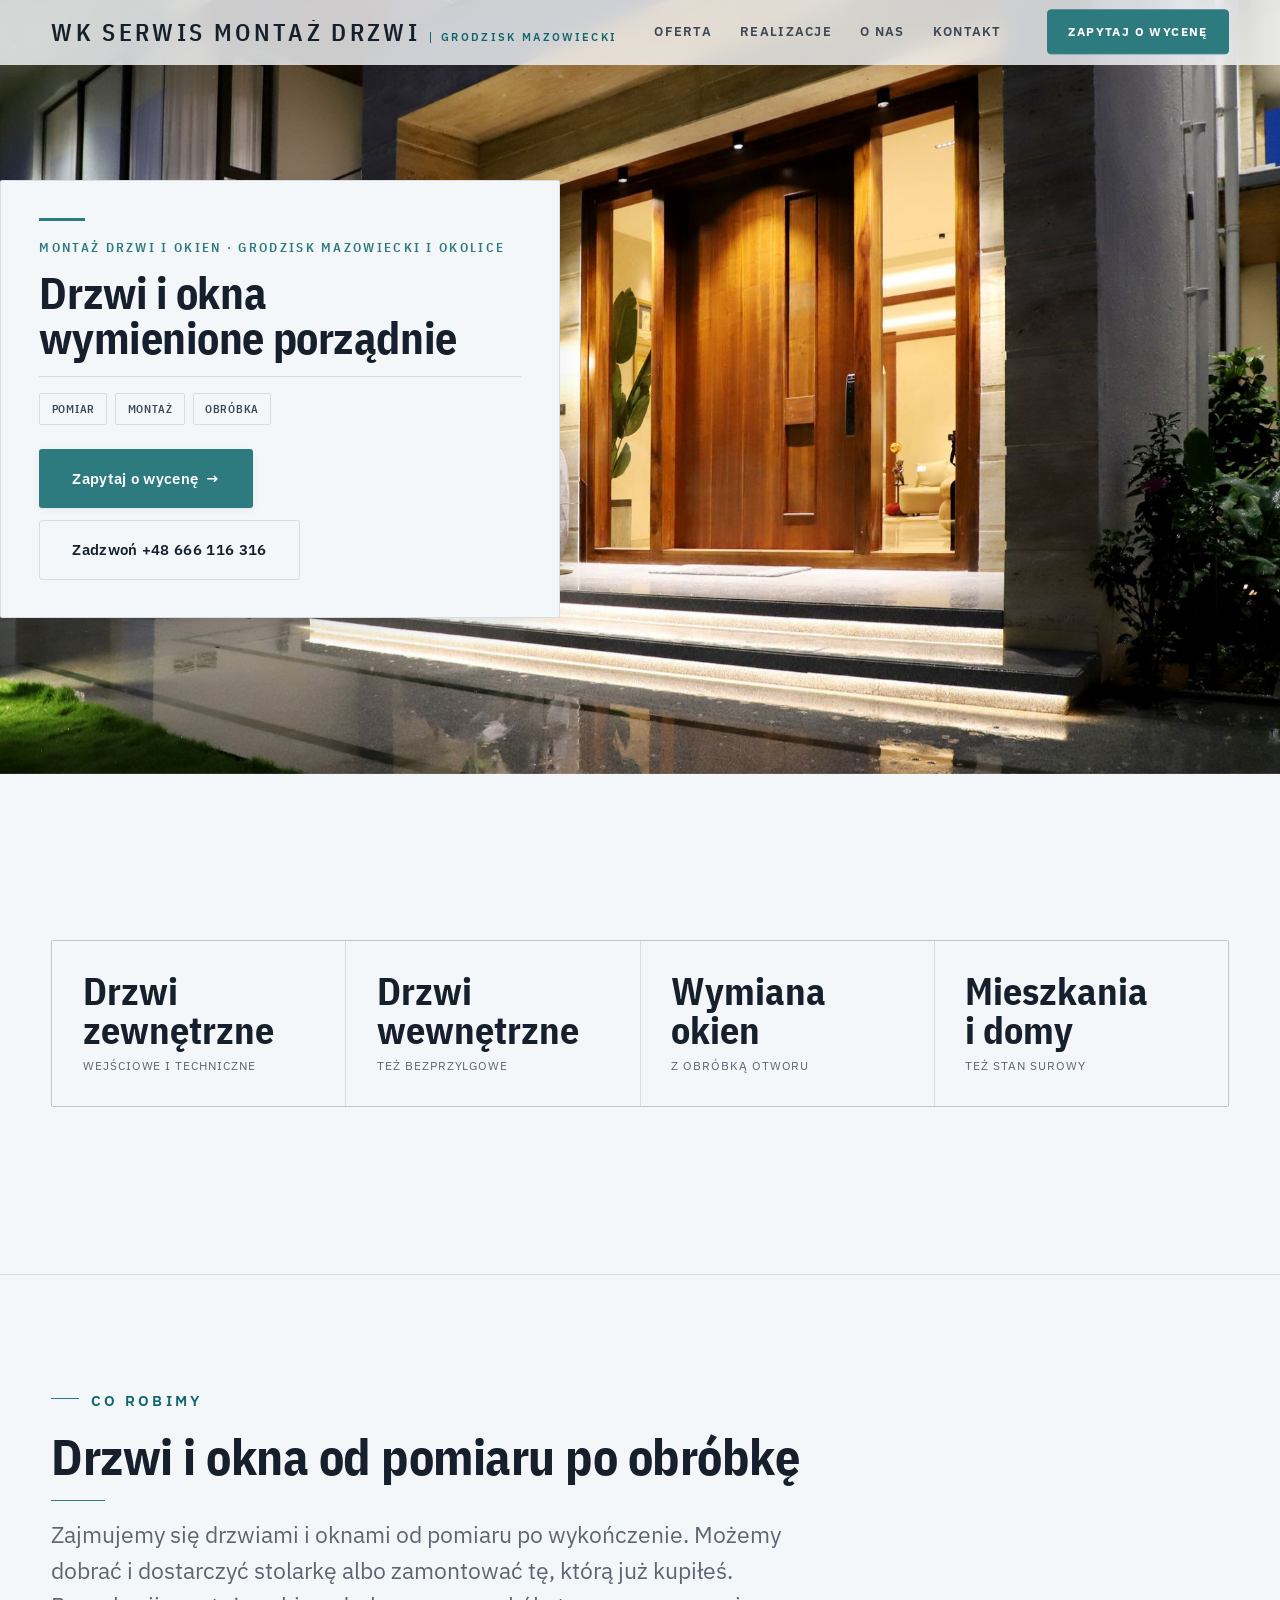
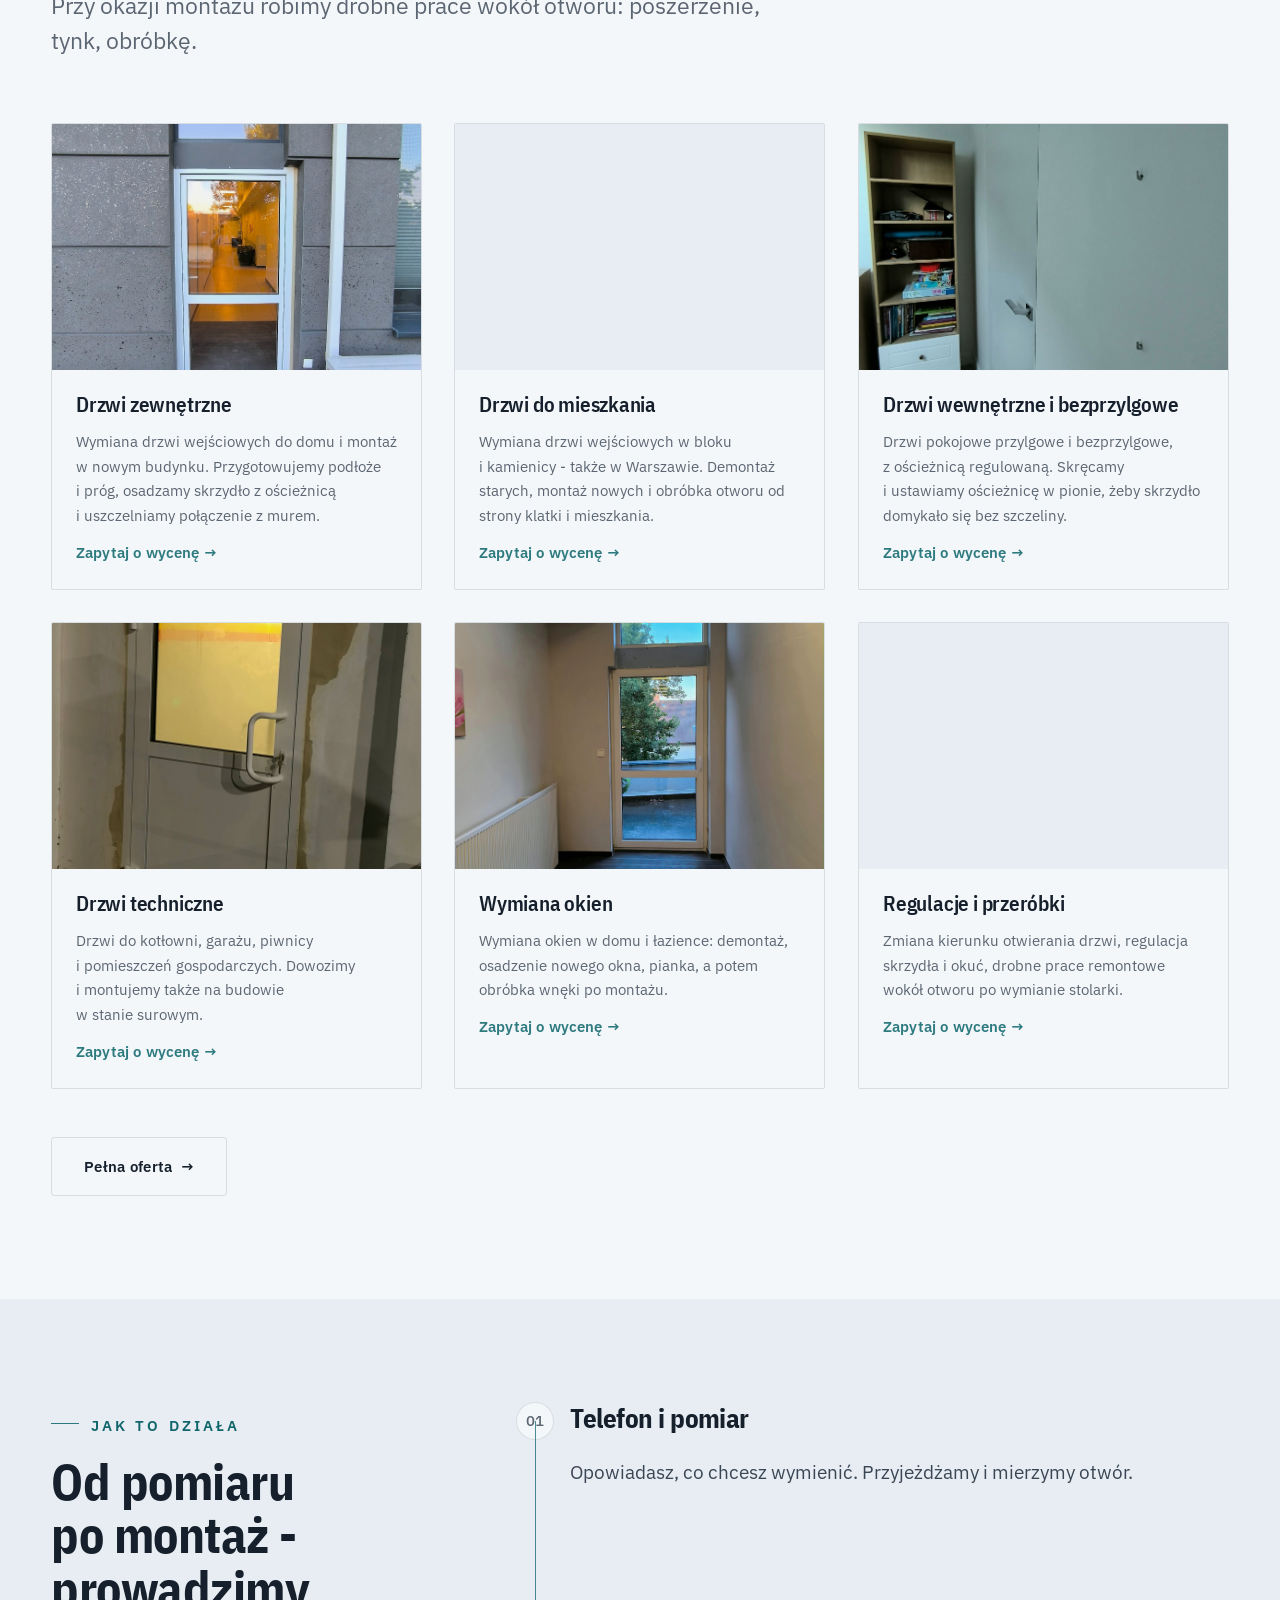
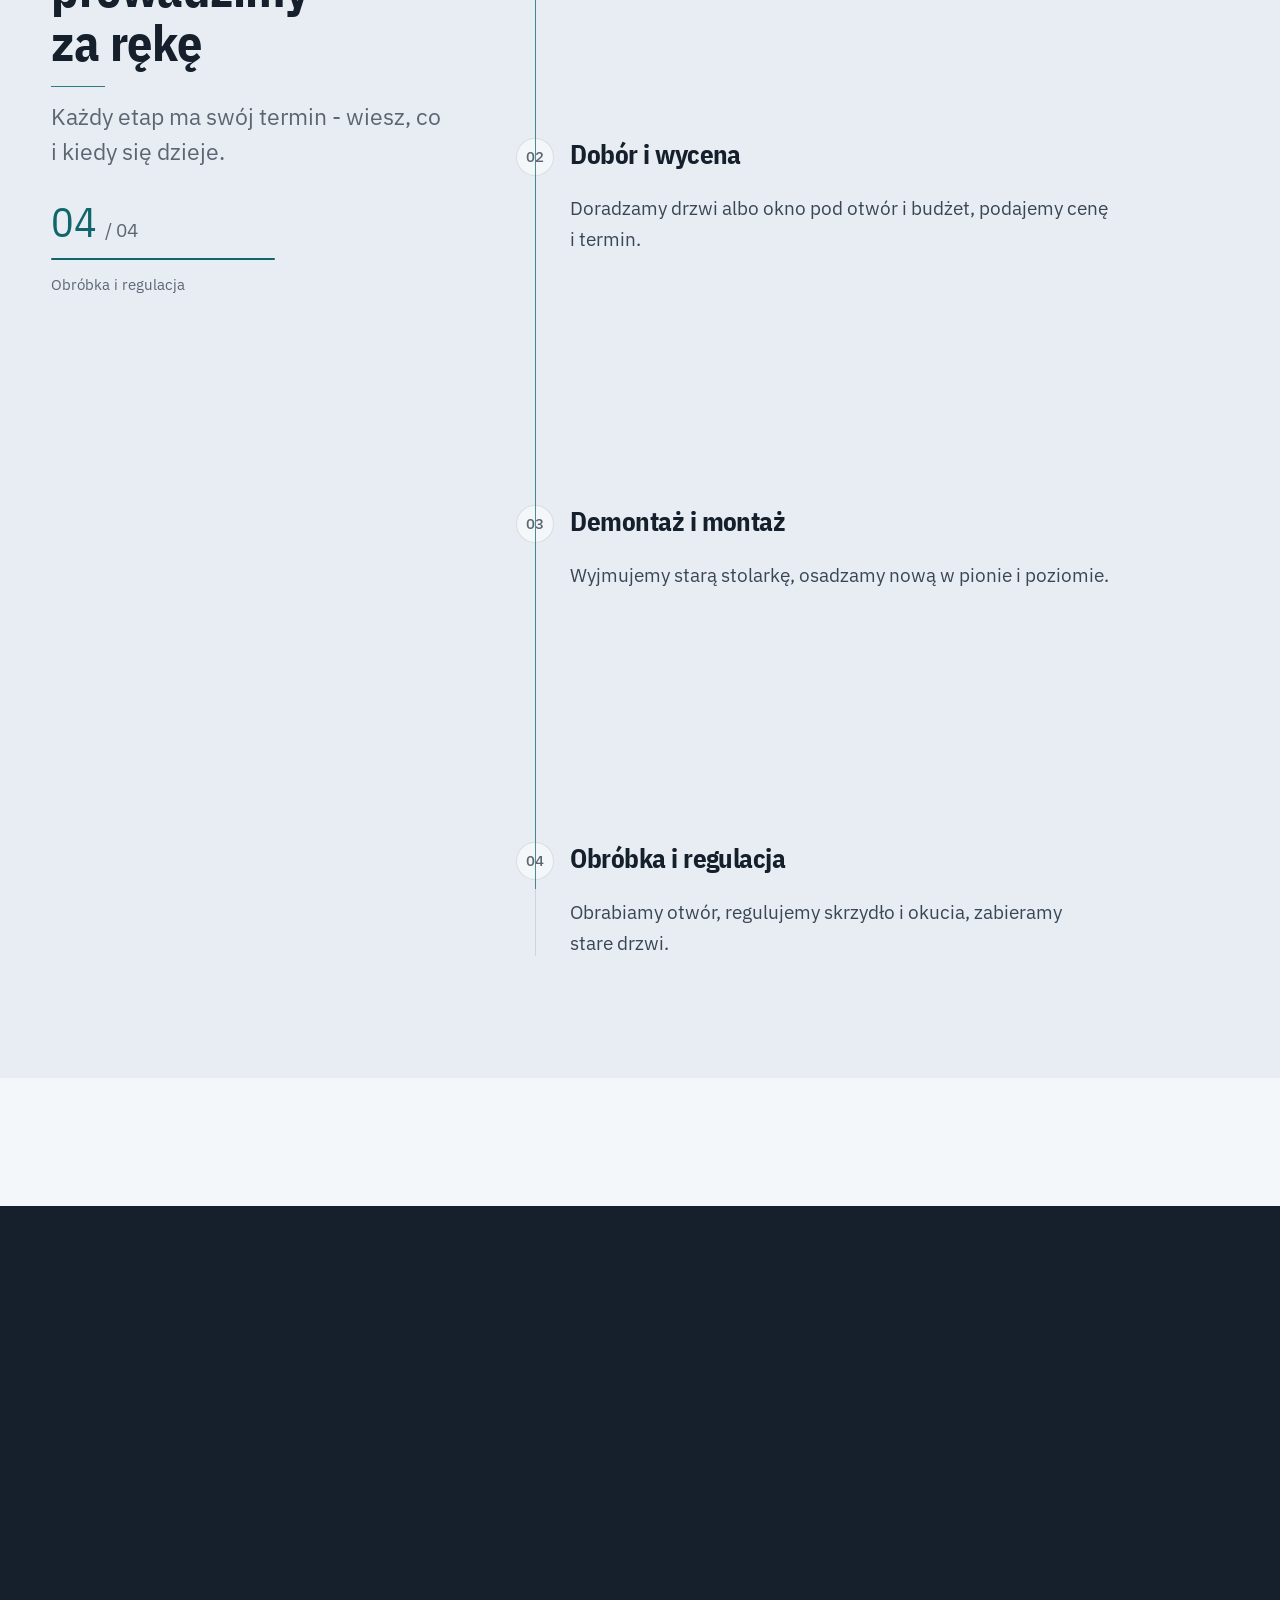
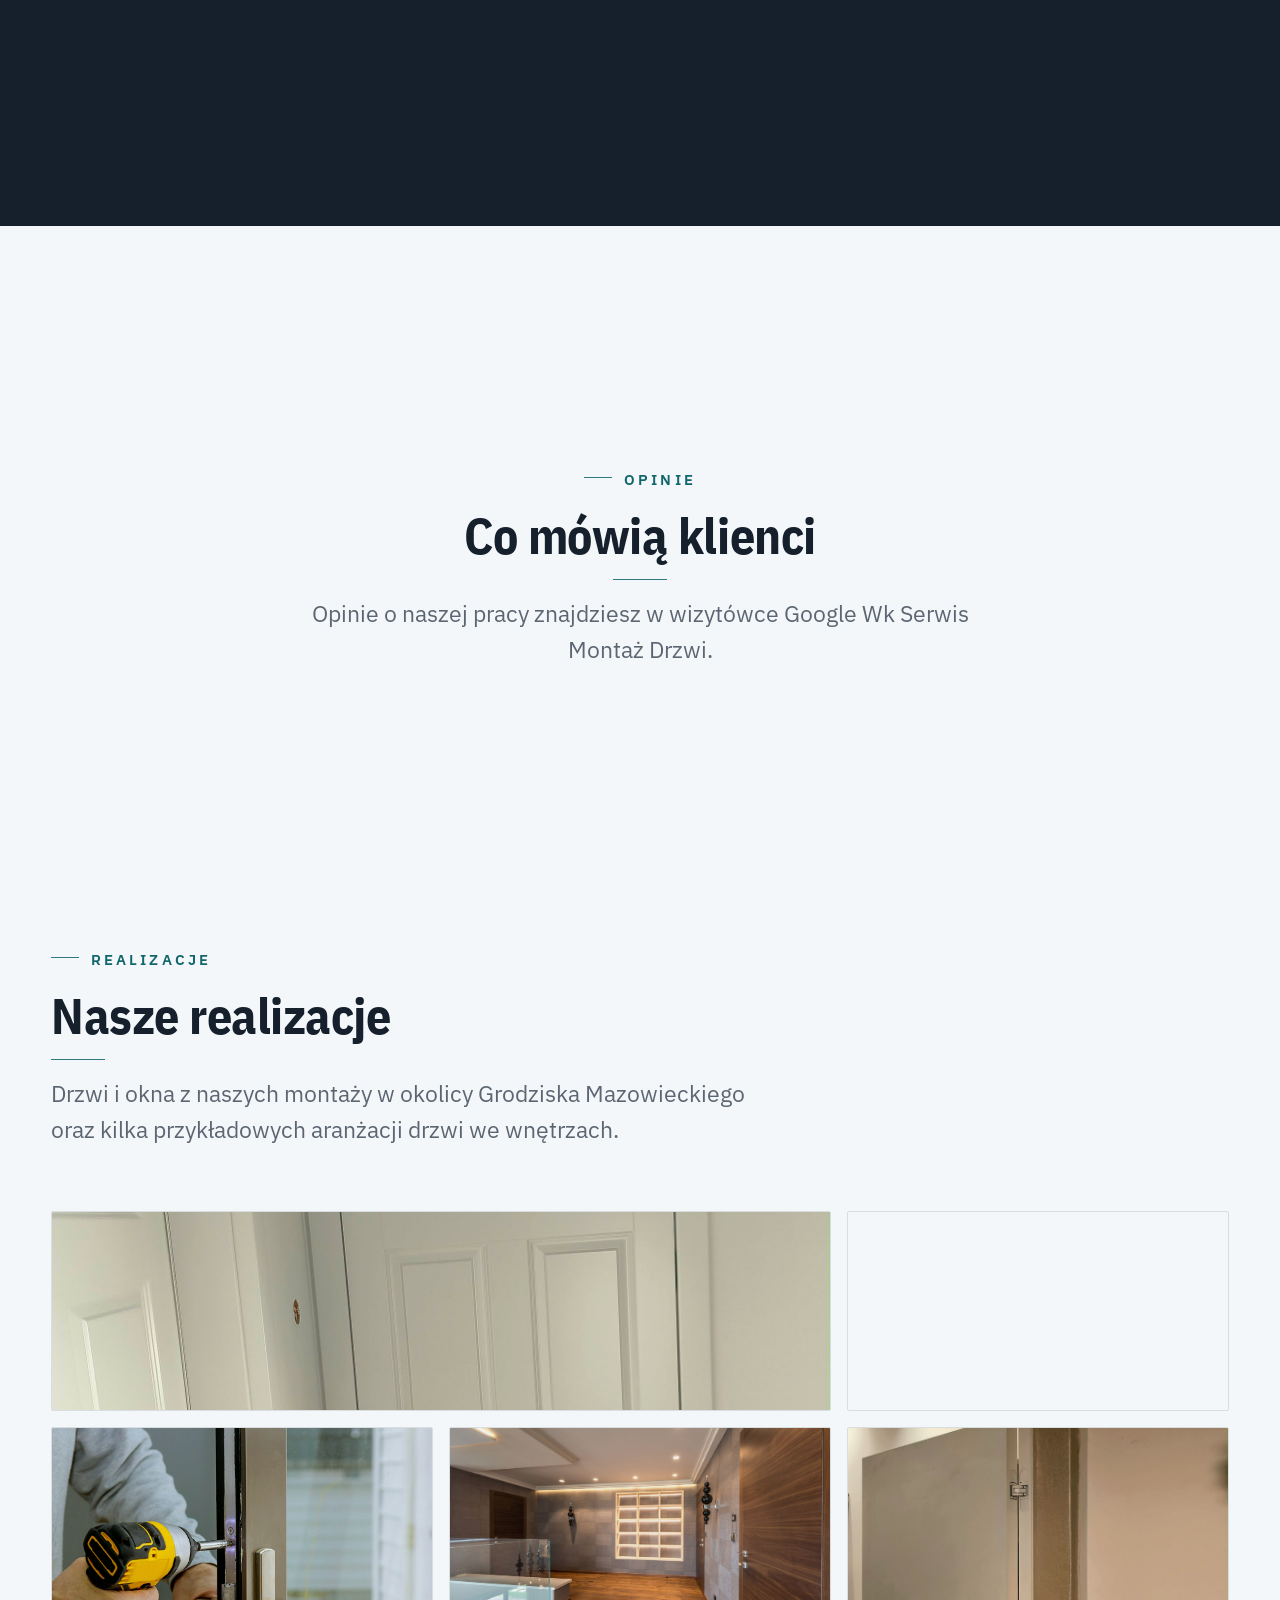
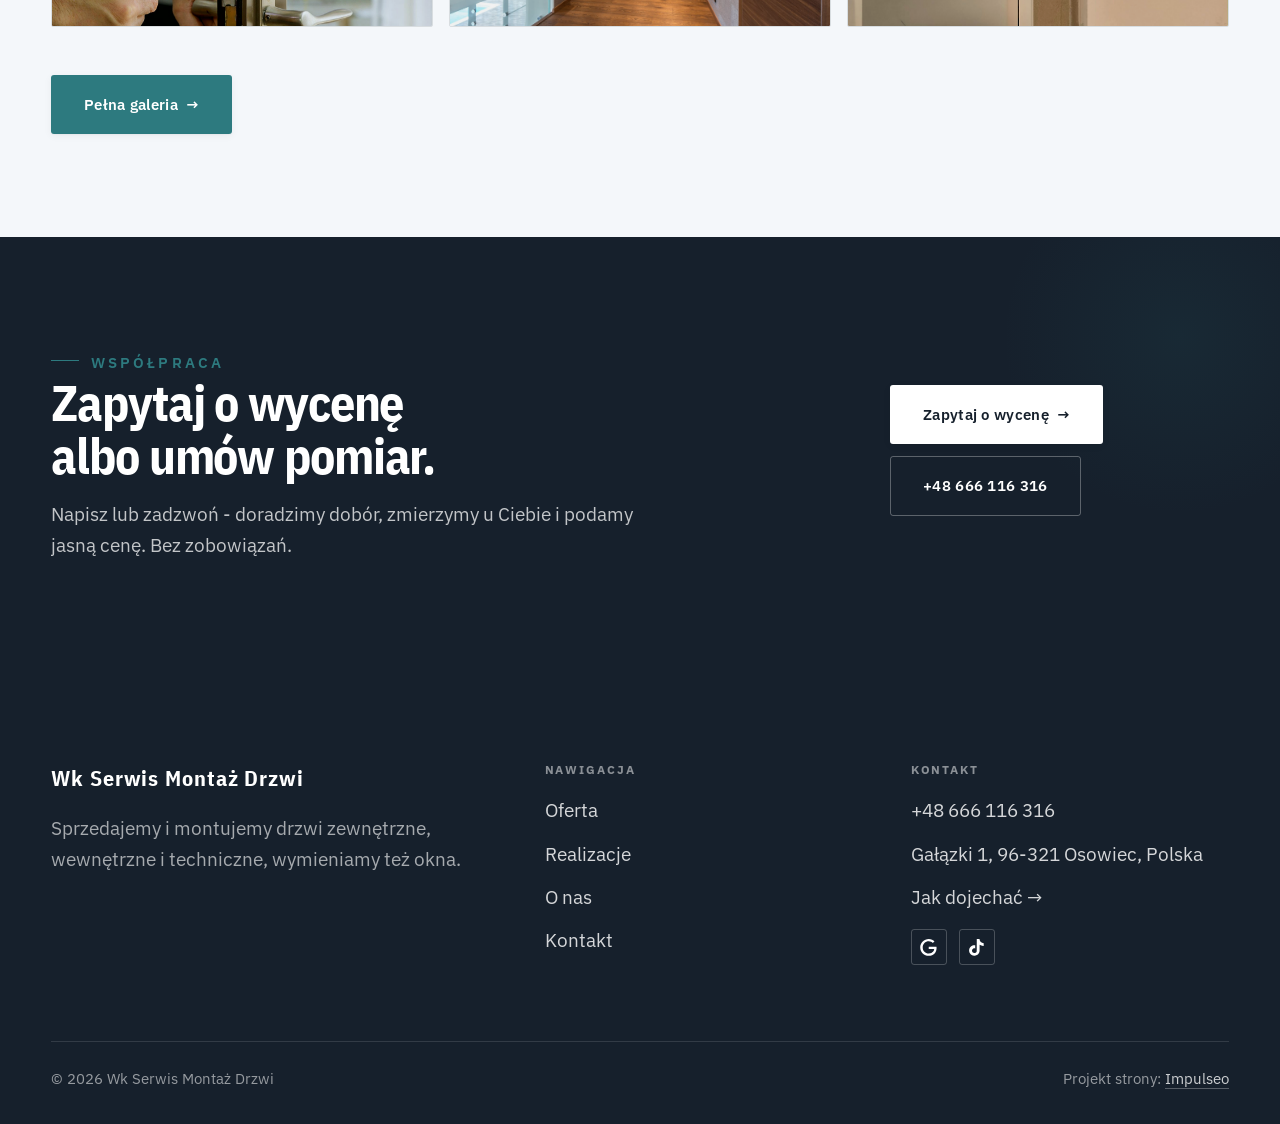
==== index.html @ 80bf7812 "Strona demo: wk-serwis-montaz-drzwi" ====
<!DOCTYPE html>
<html lang="pl">
<head>
<meta charset="UTF-8">
<meta name="viewport" content="width=device-width, initial-scale=1.0">
<title>Wk Serwis - montaż drzwi i okien · Grodzisk Mazowiecki</title>
<meta name="description" content="Wk Serwis Montaż Drzwi - wymiana i montaż drzwi zewnętrznych, wewnętrznych, bezprzylgowych i technicznych oraz wymiana okien z obróbką. Grodzisk Mazowiecki, Pruszków, Żyrardów i Warszawa.">
<link rel="canonical" href="https://kris20032.github.io/wk-serwis-montaz-drzwi/">
<meta name="robots" content="noindex, nofollow">
<meta property="og:type" content="website">
<meta property="og:locale" content="pl_PL">
<meta property="og:site_name" content="Wk Serwis Montaż Drzwi">
<meta property="og:title" content="Wk Serwis - montaż drzwi i okien · Grodzisk Mazowiecki">
<meta property="og:description" content="Wk Serwis Montaż Drzwi - wymiana i montaż drzwi zewnętrznych, wewnętrznych, bezprzylgowych i technicznych oraz wymiana okien z obróbką. Grodzisk Mazowiecki, Pruszków, Żyrardów i Warszawa.">
<meta property="og:url" content="https://kris20032.github.io/wk-serwis-montaz-drzwi/">
<meta property="og:image" content="https://kris20032.github.io/wk-serwis-montaz-drzwi/img/og.jpg">
<meta property="og:image:width" content="1200">
<meta property="og:image:height" content="630">
<meta name="twitter:card" content="summary_large_image">
<script type="application/ld+json">{"@context": "https://schema.org", "@type": "LocalBusiness", "name": "Wk Serwis Montaż Drzwi", "url": "https://kris20032.github.io/wk-serwis-montaz-drzwi/", "telephone": "+48666116316", "image": "https://kris20032.github.io/wk-serwis-montaz-drzwi/img/og.jpg", "areaServed": "Grodzisk Mazowiecki", "sameAs": ["https://maps.google.com/?cid=6855969109959741262&g_mp=Cidnb29nbGUubWFwcy5wbGFjZXMudjEuUGxhY2VzLlNlYXJjaFRleHQQAhgEIAA", "https://www.tiktok.com/@krzysztof.waclawek"]}</script>
<link rel="preconnect" href="https://fonts.googleapis.com">
<link rel="preconnect" href="https://fonts.gstatic.com" crossorigin>
<link href="https://fonts.googleapis.com/css2?family=IBM+Plex+Sans+Condensed:wght@500;600;700&family=IBM+Plex+Sans:wght@400;500;600&display=swap" rel="stylesheet">
<link rel="stylesheet" href="assets/styles.css?v=1139ad94">
</head>
<body>

<header class="nav">
  <div class="wrap nav-inner">
    <a class="brand" href="index.html"><span class="name">Wk Serwis Montaż Drzwi</span><span class="sub">Grodzisk Mazowiecki</span></a>
    <nav class="nav-links">
      <a href="oferta.html">Oferta</a>
      <a href="realizacje.html">Realizacje</a>
      <a href="o-nas.html">O nas</a>
      <a href="kontakt.html">Kontakt</a>
      <a href="kontakt.html" class="btn btn-accent">Zapytaj o wycenę</a>
    </nav>
    <button class="nav-toggle" aria-label="Menu"><span></span><span></span><span></span></button>
  </div>
</header>

<main>
<section class="hero-dom">
  <img class="hd-bg" src="img/hero.jpg" fetchpriority="high" data-rotate="img/g16.jpg|img/g15.jpg" alt="Wk Serwis Montaż Drzwi" width="1880" height="1253">
  <div class="wrap">
    <div class="hd-panel reveal">
      <span class="hd-tick" aria-hidden="true"></span>
      <span class="hd-kicker">Montaż drzwi i okien · Grodzisk Mazowiecki i okolice</span>
      <h1 class="hd-claim">Drzwi i okna wymienione porządnie</h1>
      <ul class="hd-tags"><li>Pomiar</li><li>Montaż</li><li>Obróbka</li></ul>
      <div class="hd-actions">
        <a href="kontakt.html" class="btn btn-accent">Zapytaj o wycenę <span class="arr">→</span></a>
        <a href="tel:+48666116316" class="btn btn-ghost">Zadzwoń +48 666 116 316</a>
      </div>
      
    </div>
  </div>
</section>
<section class="dom-statband">
  <div class="wrap">
    <div class="dom-stats">
      <div class="dom-stat reveal"><div class="ds-num">Drzwi zewnętrzne</div><div class="ds-lab">wejściowe i techniczne</div></div>
      <div class="dom-stat reveal"><div class="ds-num">Drzwi wewnętrzne</div><div class="ds-lab">też bezprzylgowe</div></div>
      <div class="dom-stat reveal"><div class="ds-num">Wymiana okien</div><div class="ds-lab">z obróbką otworu</div></div>
      <div class="dom-stat reveal"><div class="ds-num">Mieszkania i domy</div><div class="ds-lab">też stan surowy</div></div>
    </div>
  </div>
</section>
<section class="dom-products" id="produkty">
  <div class="wrap">
    <div class="head reveal">
      <span class="eyebrow">Co robimy</span>
      <h2>Drzwi i okna od pomiaru po obróbkę</h2>
      <p>Zajmujemy się drzwiami i oknami od pomiaru po wykończenie. Możemy dobrać i dostarczyć stolarkę albo zamontować tę, którą już kupiłeś. Przy okazji montażu robimy drobne prace wokół otworu: poszerzenie, tynk, obróbkę.</p>
    </div>
    <div class="dom-grid">
      <article class="dom-card reveal">
        <figure class="dom-card__img"><img src="img/g4.jpg" alt="Drzwi zewnętrzne" loading="lazy" width="1600" height="2133" decoding="async"></figure>
        <div class="dom-card__body">
          <h3 class="dom-card__name">Drzwi zewnętrzne</h3>
          <p class="dom-card__tag">Wymiana drzwi wejściowych do domu i montaż w nowym budynku. Przygotowujemy podłoże i próg, osadzamy skrzydło z ościeżnicą i uszczelniamy połączenie z murem.</p>
          <a class="dom-card__link" href="kontakt.html">Zapytaj o wycenę <span class="arr">→</span></a>
        </div>
      </article>
      <article class="dom-card reveal">
        <figure class="dom-card__img"><img src="img/g1.jpg" alt="Drzwi do mieszkania" loading="lazy" width="1502" height="2044" decoding="async"></figure>
        <div class="dom-card__body">
          <h3 class="dom-card__name">Drzwi do mieszkania</h3>
          <p class="dom-card__tag">Wymiana drzwi wejściowych w bloku i kamienicy - także w Warszawie. Demontaż starych, montaż nowych i obróbka otworu od strony klatki i mieszkania.</p>
          <a class="dom-card__link" href="kontakt.html">Zapytaj o wycenę <span class="arr">→</span></a>
        </div>
      </article>
      <article class="dom-card reveal">
        <figure class="dom-card__img"><img src="img/g3.jpg" alt="Drzwi wewnętrzne i bezprzylgowe" loading="lazy" width="1510" height="2052" decoding="async"></figure>
        <div class="dom-card__body">
          <h3 class="dom-card__name">Drzwi wewnętrzne i bezprzylgowe</h3>
          <p class="dom-card__tag">Drzwi pokojowe przylgowe i bezprzylgowe, z ościeżnicą regulowaną. Skręcamy i ustawiamy ościeżnicę w pionie, żeby skrzydło domykało się bez szczeliny.</p>
          <a class="dom-card__link" href="kontakt.html">Zapytaj o wycenę <span class="arr">→</span></a>
        </div>
      </article>
      <article class="dom-card reveal">
        <figure class="dom-card__img"><img src="img/g6.jpg" alt="Drzwi techniczne" loading="lazy" width="1484" height="2032" decoding="async"></figure>
        <div class="dom-card__body">
          <h3 class="dom-card__name">Drzwi techniczne</h3>
          <p class="dom-card__tag">Drzwi do kotłowni, garażu, piwnicy i pomieszczeń gospodarczych. Dowozimy i montujemy także na budowie w stanie surowym.</p>
          <a class="dom-card__link" href="kontakt.html">Zapytaj o wycenę <span class="arr">→</span></a>
        </div>
      </article>
      <article class="dom-card reveal">
        <figure class="dom-card__img"><img src="img/g5.jpg" alt="Wymiana okien" loading="lazy" width="1600" height="2133" decoding="async"></figure>
        <div class="dom-card__body">
          <h3 class="dom-card__name">Wymiana okien</h3>
          <p class="dom-card__tag">Wymiana okien w domu i łazience: demontaż, osadzenie nowego okna, pianka, a potem obróbka wnęki po montażu.</p>
          <a class="dom-card__link" href="kontakt.html">Zapytaj o wycenę <span class="arr">→</span></a>
        </div>
      </article>
      <article class="dom-card reveal">
        <figure class="dom-card__img"><img src="img/g8.jpg" alt="Regulacje i przeróbki" loading="lazy" width="1160" height="756" decoding="async"></figure>
        <div class="dom-card__body">
          <h3 class="dom-card__name">Regulacje i przeróbki</h3>
          <p class="dom-card__tag">Zmiana kierunku otwierania drzwi, regulacja skrzydła i okuć, drobne prace remontowe wokół otworu po wymianie stolarki.</p>
          <a class="dom-card__link" href="kontakt.html">Zapytaj o wycenę <span class="arr">→</span></a>
        </div>
      </article>
    </div>
    <div style="margin-top:var(--space-7)" class="reveal"><a href="oferta.html" class="btn btn-ghost">Pełna oferta <span class="arr">→</span></a></div>
  </div>
</section>
<section class="proces proces-os dom">
  <div class="wrap proc-grid">
    <div class="proc-side">
      <div class="head reveal">
        <span class="eyebrow">Jak to działa</span>
        <h2>Od pomiaru po montaż - prowadzimy za rękę</h2>
        <p>Każdy etap ma swój termin - wiesz, co i kiedy się dzieje.</p>
      </div>
      <div class="proc-count" aria-hidden="true"><span class="pc-cur">01</span><span class="pc-all">/ 04</span></div>
      <div class="proc-bar" aria-hidden="true"><i></i></div>
      <p class="proc-now" aria-hidden="true">Telefon i pomiar</p>
    </div>
    <ol class="proces-line">
      <li class="reveal"><span class="pno">01</span><h3>Telefon i pomiar</h3><p>Opowiadasz, co chcesz wymienić. Przyjeżdżamy i mierzymy otwór.</p></li>
      <li class="reveal"><span class="pno">02</span><h3>Dobór i wycena</h3><p>Doradzamy drzwi albo okno pod otwór i budżet, podajemy cenę i termin.</p></li>
      <li class="reveal"><span class="pno">03</span><h3>Demontaż i montaż</h3><p>Wyjmujemy starą stolarkę, osadzamy nową w pionie i poziomie.</p></li>
      <li class="reveal"><span class="pno">04</span><h3>Obróbka i regulacja</h3><p>Obrabiamy otwór, regulujemy skrzydło i okucia, zabieramy stare drzwi.</p></li>
    </ol>
  </div>
</section>
<section class="stopklatka" aria-hidden="true">
  <div class="stk-bg" style="background-image:url(img/g11.jpg)"></div>
</section>
<section class="opinie op-fallback">
  <div class="wrap">
    <div class="head center reveal">
      <span class="eyebrow">Opinie</span>
      <h2>Co mówią klienci</h2>
      <p>Opinie o naszej pracy znajdziesz w wizytówce Google Wk Serwis Montaż Drzwi.</p>
    </div>
  </div>
</section>
<section>
  <div class="wrap">
    <div class="head reveal">
      <span class="eyebrow">Realizacje</span>
      <h2>Nasze realizacje</h2>
      <p>Drzwi i okna z naszych montaży w okolicy Grodziska Mazowieckiego oraz kilka przykładowych aranżacji drzwi we wnętrzach.</p>
    </div>
    <div class="gallery">
      <div class="tile t-two3 reveal"><img src="img/g2.jpg" alt="Wk Serwis Montaż Drzwi" loading="lazy" width="1600" height="2133" decoding="async"></div>
      <div class="tile t-third reveal"><img src="img/g9.jpg" alt="Wk Serwis Montaż Drzwi" loading="lazy" width="1200" height="800" decoding="async"></div>
      <div class="tile t-third reveal"><img src="img/g10.jpg" alt="Wk Serwis Montaż Drzwi" loading="lazy" width="1200" height="800" decoding="async"></div>
      <div class="tile t-third reveal"><img src="img/g14.jpg" alt="Wk Serwis Montaż Drzwi" loading="lazy" width="1880" height="1255" decoding="async"></div>
      <div class="tile t-third reveal"><img src="img/g7.jpg" alt="Wk Serwis Montaż Drzwi" loading="lazy" width="1600" height="2133" decoding="async"></div>
    </div>
    <div style="margin-top:var(--space-7)" class="reveal"><a href="realizacje.html" class="btn btn-accent">Pełna galeria <span class="arr">→</span></a></div>
  </div>
</section>
<section class="cta">
  <div class="wrap">
    <div class="reveal">
      <span class="eyebrow">Współpraca</span>
      <h2>Zapytaj o wycenę albo umów pomiar.</h2>
      <p>Napisz lub zadzwoń - doradzimy dobór, zmierzymy u Ciebie i podamy jasną cenę. Bez zobowiązań.</p>
    </div>
    <div class="cta-actions reveal">
      <a href="kontakt.html" class="btn btn-light">Zapytaj o wycenę <span class="arr">→</span></a>
      <a href="tel:+48666116316" class="btn btn-ghost btn-ghost-cta">+48 666 116 316</a>
    </div>
  </div>
</section>
</main>

<footer>
  <div class="wrap">
    <div class="foot-grid">
      <div class="foot-brand">
        <div class="name">Wk Serwis Montaż Drzwi</div>
        <p>Sprzedajemy i montujemy drzwi zewnętrzne, wewnętrzne i techniczne, wymieniamy też okna.</p>
      </div>
      <div class="foot-col">
        <h4>Nawigacja</h4>
        <a href="oferta.html">Oferta</a>
        <a href="realizacje.html">Realizacje</a>
        <a href="o-nas.html">O nas</a>
        <a href="kontakt.html">Kontakt</a>
      </div>
      <div class="foot-col">
        <h4>Kontakt</h4>
        <a href="tel:+48666116316">+48 666 116 316</a>
        <p>Gałązki 1, 96-321 Osowiec, Polska</p>
        <a href="https://maps.google.com/?cid=6855969109959741262&g_mp=Cidnb29nbGUubWFwcy5wbGFjZXMudjEuUGxhY2VzLlNlYXJjaFRleHQQAhgEIAA" target="_blank" rel="noopener">Jak dojechać →</a>
      <div class="foot-soc">
        <a class="soc" href="https://maps.google.com/?cid=6855969109959741262&g_mp=Cidnb29nbGUubWFwcy5wbGFjZXMudjEuUGxhY2VzLlNlYXJjaFRleHQQAhgEIAA" target="_blank" rel="noopener" aria-label="Google - Wk Serwis Montaż Drzwi"><svg viewBox="0 0 24 24" aria-hidden="true" focusable="false"><path d="M12.48 10.92v3.28h7.84c-.24 1.84-.853 3.187-1.787 4.133-1.147 1.147-2.933 2.4-6.053 2.4-4.827 0-8.6-3.893-8.6-8.72s3.773-8.72 8.6-8.72c2.6 0 4.507 1.027 5.907 2.347l2.307-2.307C18.747 1.44 16.133 0 12.48 0 5.867 0 .307 5.387.307 12s5.56 12 12.173 12c3.573 0 6.267-1.173 8.373-3.36 2.16-2.16 2.84-5.213 2.84-7.667 0-.76-.053-1.467-.173-2.053H12.48z" fill="currentColor"/></svg></a>
        <a class="soc" href="https://www.tiktok.com/@krzysztof.waclawek" target="_blank" rel="noopener" aria-label="TikTok - Wk Serwis Montaż Drzwi"><svg viewBox="0 0 24 24" aria-hidden="true" focusable="false"><path d="M12.525.02c1.31-.02 2.61-.01 3.91-.02.08 1.53.63 3.09 1.75 4.17 1.12 1.11 2.7 1.62 4.24 1.79v4.03c-1.44-.05-2.89-.35-4.2-.97-.57-.26-1.1-.59-1.62-.93-.01 2.92.01 5.84-.02 8.75-.08 1.4-.54 2.79-1.35 3.94-1.31 1.92-3.58 3.17-5.91 3.21-1.43.08-2.86-.31-4.08-1.03-2.02-1.19-3.44-3.37-3.65-5.71-.02-.5-.03-1-.01-1.49.18-1.9 1.12-3.72 2.58-4.96 1.66-1.44 3.98-2.13 6.15-1.72.02 1.48-.04 2.96-.04 4.44-.99-.32-2.15-.23-3.02.37-.63.41-1.11 1.04-1.36 1.75-.21.51-.15 1.07-.14 1.61.24 1.64 1.82 3.02 3.5 2.87 1.12-.01 2.19-.66 2.77-1.61.19-.33.4-.67.41-1.06.1-1.79.06-3.57.07-5.36.01-4.03-.01-8.05.02-12.07z" fill="currentColor"/></svg></a>
      </div>
      </div>
    </div>
    <div class="foot-bot">
      <span>© 2026 Wk Serwis Montaż Drzwi</span>
      <span>Projekt strony: <a class="foot-credit" href="https://impulseo.pl" target="_blank" rel="noopener">Impulseo</a></span>
    </div>
  </div>
</footer>
<div class="sticky-reserve"><a class="sr-book" href="kontakt.html">Zapytaj o wycenę</a><a class="sr-call" href="tel:+48666116316" aria-label="Zadzwoń"><svg class="ico-tel" width="16" height="16" viewBox="0 0 24 24" fill="none" aria-hidden="true"><path d="M6.6 10.8a15.5 15.5 0 0 0 6.6 6.6l2.2-2.2a1 1 0 0 1 1-.24 11.4 11.4 0 0 0 3.6.58 1 1 0 0 1 1 1V20a1 1 0 0 1-1 1A17 17 0 0 1 3 4a1 1 0 0 1 1-1h3.5a1 1 0 0 1 1 1c0 1.25.2 2.46.58 3.6a1 1 0 0 1-.25 1l-2.23 2.2Z" fill="currentColor"/></svg></a></div>
<div class="demo-wazne" data-do="2026-10-26" data-cykl="3" hidden><svg class="dw-ico" width="13" height="13" viewBox="0 0 24 24" fill="none" aria-hidden="true"><circle cx="12" cy="12" r="8.6" stroke="currentColor" stroke-width="1.8"/><path d="M12 7.2V12l3.3 2" stroke="currentColor" stroke-width="1.8" stroke-linecap="round"/></svg><span class="dw-txt"></span></div>

<script src="assets/main.js"></script>
</body>
</html>
---- assets/styles.css ----
/* ============================================================
   STOLBASZ — premium, architektoniczny B2B fit-out
   Jasna paleta, zero brązu. System wg premium-web-craft.
   Projekt strony: Impulseo (impulseo.pl)
   ============================================================ */

:root{
  /* PALETA — jasna, architektoniczna, chłodna */
  --paper:#F4F7FA;          /* główne tło */
  --paper-2:#E7EDF3;        /* sekcje alternatywne (chłodny jasny szary) */
  --paper-3:#E7EDF3;        /* delikatne wypełnienia */
  --ink:#16202C;            /* tekst główny — chłodny grafit */
  --ink-soft:#3A4654;       /* nagłówki drugorzędne */
  --muted:#5C6672;          /* tekst poboczny */
  --line:rgba(22,32,44,.12);/* hairline */
  --accent:#235E96;         /* stonowany petrol-slate — jedyny akcent */
  --accent-d:#1A4A78;
  --accent-soft:rgba(35,94,150,.10);
  --dark:#16202C;           /* sekcje ciemne (stopka/CTA) */

  /* HOVER ZDJĘĆ — JEDEN standard dla całego silnika (decyzja K. 04.08.2026, artefakt z wariantami).
     AKTUALNE (K.+Szymon 09.08.2026, wybór z artefaktu 6 wariantów): zoom 1.05 przy 1.4s -
     przy tak długim czasie mocniejszy kadr NIE skacze, tylko „oddycha". Poprzedni standard
     (1.02 / .55s z 04.08) odbierany jako dynamiczny i szybki.
     Spoczynek lekko przygaszony, ale TYLKO tam, gdzie jest mysz (@media hover:hover) —
     na telefonie zdjęcia zostają w pełnej jasności. */
  --img-zoom:1.05;                   /* K.+Szymon 09.08: wariant F z artefaktu porównawczego */
  --img-rest:brightness(.95) saturate(.99);
  --img-hot:brightness(1.06) saturate(1.05);
  --img-dur:1.4s;                    /* K.+Szymon 09.08 (wariant F): powoli = elegancko */
  --img-ease:cubic-bezier(.16,.84,.44,1);  /* miękki ogon, efekt „oddychania" */

  /* ODSTĘPY — skala 4/8 */
  --space-1:4px; --space-2:8px; --space-3:12px; --space-4:16px; --space-5:24px;
  --space-6:32px; --space-7:48px; --space-8:64px; --space-9:96px; --space-10:128px;

  /* TYPOGRAFIA — fluid clamp() (skala podbita 16.07.2026: większe, czytelniejsze litery — uwaga Adama) */
  --text-sm:clamp(.9rem,.87rem + .12vw,1rem);
  --text-base:clamp(1.08rem,1.04rem + .18vw,1.2rem);
  --text-lg:clamp(1.24rem,1.15rem + .34vw,1.44rem);
  --text-h3:clamp(1.34rem,1.22rem + .55vw,1.66rem);
  --text-h2:clamp(2.1rem,1.66rem + 2.1vw,3.1rem);
  --text-h1:clamp(2.9rem,2.1rem + 4vw,5.1rem);

  /* PROMIENIE — architektoniczne, raczej ostre */
  --r-sm:3px; --r-md:6px; --r-lg:10px;

  /* RUCH */
  --ease:cubic-bezier(.25,.46,.45,.94); --dur:.24s;

  /* CIENIE — miękkie, warstwowe */
  --sh-sm:0 1px 2px rgba(16,24,32,.04), 0 2px 8px rgba(16,24,32,.05);
  --sh-md:0 2px 6px rgba(16,24,32,.05), 0 12px 28px -8px rgba(16,24,32,.12);
  --sh-lg:0 6px 14px rgba(16,24,32,.07), 0 26px 56px -18px rgba(16,24,32,.22);

  --hairline:1px solid var(--line);

  --font-display:'IBM Plex Sans Condensed','IBM Plex Sans',sans-serif;
  --font-body:'IBM Plex Sans',sans-serif;
}

*{box-sizing:border-box;margin:0;padding:0}
html{scroll-behavior:smooth}
body{
  font-family:var(--font-body);
  font-size:var(--text-base);
  line-height:1.65;
  color:var(--ink);
  background:var(--paper);
  -webkit-font-smoothing:antialiased;
  text-rendering:optimizeLegibility;
}
img{max-width:100%;height:auto;display:block}  /* height:auto = width/height z atrybutów trzyma proporcje (TOP#12) */
a{color:inherit;text-decoration:none}

.wrap{width:min(92%,1180px);margin-inline:auto}
section{padding-block:clamp(52px,6.5vw,96px)}

h1,h2,h3{font-family:var(--font-display);font-weight:700;line-height:1.08;letter-spacing:-.02em;color:var(--ink)}
h1{font-size:var(--text-h1);letter-spacing:-.035em}
h2{font-size:var(--text-h2);letter-spacing:-.025em}
h3{font-size:var(--text-h3)}
/* MIARA — długość wiersza. WCAG 2.2 SC 1.4.8: max 80 znaków; Butterick: 45–90.
   68ch daje realnie 72–78 znaków polskiego tekstu, czyli z zapasem pod granicą.
   Wcześniej limit miał TYLKO <p> — <li>, <blockquote> i <dd> nie miały żadnego,
   i to jedyny powód, dla którego 23 bloki na dwóch oddanych stronach jadą po
   83–106 znaków w wierszu (pomiar 07.08.2026, bramka `miara`).
   ⚠️ Listy i definicje ograniczamy TYLKO bez klasy: `ul`/`ol` z klasą to u nas
   układ (siatki kafli, menu), a nie tekst ciągły — tam miarę wyznacza układ. */
/* 60ch, nie 68ch (K. 10.08): po zmianie fontów na węższe kroje (DM Sans i spółka)
   w 68ch mieściło się ~90 znaków - bramka pikselowa słusznie zgłaszała przekroczenie
   granicy 80. Pomiar na żywej przeglądarce: 60ch = 90 znaków, 53ch = ~78 znaków, czyli normę WCAG 1.4.8. */
:root{ --miara:53ch }
p{max-width:min(100%,var(--miara))}
blockquote,
ul:not([class])>li, ol:not([class])>li,
dl:not([class])>dd{max-width:min(100%,var(--miara))}

/* ⚠️ Świadomie BEZ wyjątku `.tile p,.card p,.svc p{max-width:none}`, choć nasuwa się sam:
   te akapity BYŁY już ograniczone (stare `p{max-width:65ch}`), więc „wyjątek" nie odblokowałby
   niczego nowego — tylko ROZLUŹNIŁ stan sprzed zmiany na wszystkich demach naraz.
   `figcaption` żadna z reguł wyżej nie dotyczy, więc też nie potrzebuje zwolnienia. */

/* ŁAMANIE. `balance` wyrównuje długości wierszy w nagłówku, `pretty` pilnuje ostatniego
   wiersza akapitu, żeby nie został w nim jeden wyraz. Obsługiwane od Chrome 117 /
   Safari 17.5; starsze przeglądarki po prostu ignorują tę własność.
   `text-wrap:pretty` nie występowało dotąd ANI RAZ w silniku ani w repo klientów. */
h1,h2,h3,.lead,.lede{text-wrap:balance}
p,li,blockquote,dd{text-wrap:pretty}

.eyebrow{
  font-family:var(--font-body);
  font-size:var(--text-sm);
  font-weight:600;
  letter-spacing:.18em;
  text-transform:uppercase;
  color:var(--accent);
  display:inline-flex;align-items:center;gap:var(--space-3);
}
/* flex:none + margin-top = kreska trzyma się PIERWSZEJ linii. Wcześniej align-items:center
   centrowało ją względem całego bloku i przy zawinięciu (długi kicker typu
   „…WNĘTRZ · LESZNO · OD 2019") druga linia lądowała z brzydkim wcięciem. */
.eyebrow{align-items:flex-start}
.eyebrow>*,.eyebrow{text-wrap:balance}   /* dlugi kicker lamal sie na sierote typu samo „2019" w drugiej linii */
.eyebrow::before{content:"";width:28px;height:1px;background:var(--accent);display:inline-block;flex:none;margin-top:.62em}

.muted{color:var(--muted)}
.lead{font-size:var(--text-lg);line-height:1.55;color:var(--ink-soft);max-width:50ch}

/* ---------- BUTTONS ---------- */
.btn{
  display:inline-flex;align-items:center;gap:var(--space-2);
  font-weight:600;font-size:var(--text-sm);letter-spacing:.02em;
  padding:var(--space-4) var(--space-6);
  border-radius:var(--r-sm);
  transition:transform var(--dur) var(--ease),box-shadow var(--dur) var(--ease),background var(--dur) var(--ease);
  cursor:pointer;border:1px solid transparent;
}
.btn-accent{background:var(--accent);color:#fff;box-shadow:var(--sh-sm)}
.btn-accent:hover{background:var(--accent-d);transform:translateY(-2px);box-shadow:var(--sh-md)}
.btn-accent:active{transform:translateY(0);box-shadow:var(--sh-sm)}
.btn-ghost{background:transparent;color:var(--ink);border-color:var(--line)}
.btn-ghost:hover{border-color:var(--accent);color:var(--accent);transform:translateY(-2px)}
.btn-light{background:#fff;color:var(--ink);box-shadow:var(--sh-sm)}
.btn-light:hover{transform:translateY(-2px);box-shadow:var(--sh-md)}
.btn .arr{transition:transform var(--dur) var(--ease)}
.btn:hover .arr{transform:translateX(4px)}

/* ---------- NAV ---------- */
.nav{
  position:sticky;top:0;z-index:50;
  background:color-mix(in srgb,var(--paper) 88%,transparent);
  backdrop-filter:saturate(140%) blur(10px);
  border-bottom:var(--hairline);
}
.nav-inner{display:flex;align-items:center;justify-content:space-between;gap:var(--space-5);height:72px}
/* ANTY-NACHODZENIE (K. 05.08.2026): długa nazwa firmy + przycisk z pełnym numerem nie mieściły się w pasku
   i flex ściskał linki PONIŻEJ ich treści - "Kontakt" wchodził na ramkę "Zadzwoń +48 ...". Teraz ustępuje
   nazwa marki (skrót wielokropkiem), a menu i przycisk nigdy się nie kurczą ani nie zachodzą na siebie. */
.brand{display:flex;flex-direction:column;line-height:1;min-width:0;flex:0 1 auto}
.brand .name{font-family:var(--font-display);font-weight:800;font-size:1.35rem;letter-spacing:.04em;white-space:nowrap;overflow:hidden;text-overflow:ellipsis}
.brand .sub{font-size:.62rem;letter-spacing:.34em;text-transform:uppercase;color:var(--muted);margin-top:5px;white-space:nowrap;overflow:hidden;text-overflow:ellipsis}
.nav-links{display:flex;align-items:center;gap:var(--space-6);flex:0 0 auto}
.nav-links a{font-size:var(--text-sm);font-weight:500;color:var(--ink-soft);position:relative;padding-block:4px;white-space:nowrap;transition:color var(--dur) var(--ease)}
.nav-links a::after{content:"";position:absolute;left:0;bottom:0;width:0;height:1.5px;background:var(--accent);transition:width var(--dur) var(--ease)}
.nav-links a:hover,.nav-links a.active{color:var(--ink)}
.nav-links a:hover::after,.nav-links a.active::after{width:100%}
.nav-links .btn{padding:var(--space-2) var(--space-5)}
/* przyciski w nav: właściwy kolor (przebij .nav-links a) + bez podkreślenia */
.nav-links a.btn-accent{color:#fff}
.nav-links a.btn-ghost,.nav-links a.btn-light{color:var(--ink)}
/* CTA w pasku: NIE podkreślenie spod linków menu, ale ten sam przelatujący błysk,
   co na wszystkich innych przyciskach (zgłoszenie K. 13.08.2026 - „na hero jest efekt
   światła przechodzącego przez przycisk, na navbarze go nie ma, a mają być identyczne").
   Reguła `.nav-links a::after` jest silniejsza od `.btn::after`, więc trzeba jej
   geometrię wyzerować i wpisać połysk z nazwy - samo `display:none` gasiło efekt. */
.nav-links a.btn::after{
  display:block;content:"";position:absolute;inset:0;z-index:-1;pointer-events:none;
  width:auto;height:auto;border-radius:inherit;   /* kasuje geometrię podkreślenia (width:0;height:1.5px) */
  background:linear-gradient(100deg,transparent 32%,rgba(255,255,255,.20) 50%,transparent 68%);
  translate:-120% 0}
@media (prefers-reduced-motion:no-preference){
  .nav-links a.btn:hover::after{translate:120% 0;transition:translate .75s var(--mt-ease,cubic-bezier(.16,.84,.44,1))}
}
.nav-toggle{display:none;background:none;border:none;cursor:pointer;flex-direction:column;gap:5px;padding:8px}
.nav-toggle span{width:24px;height:2px;background:var(--ink);transition:var(--dur)}
/* Ciasny zakres MIĘDZY menu mobilnym a pełnym pulpitem: zbijamy odstępy i nazwę marki,
   żeby wszystko zmieściło się naturalnie, zanim w ogóle dojdzie do skracania wielokropkiem. */
@media(max-width:1280px) and (min-width:921px){
  .nav-links{gap:var(--space-4)}
  .nav-links .btn{padding:var(--space-2) var(--space-4)}
  .brand .name{font-size:1.15rem}
}

/* ---------- HERO (split) ---------- */
.hero{position:relative;overflow:hidden;border-bottom:var(--hairline)}
.hero-grid{display:grid;grid-template-columns:1.05fr .95fr;gap:clamp(24px,4vw,60px);align-items:center;
  padding-block:clamp(36px,4.5vw,64px)}
.hero-copy .eyebrow{margin-bottom:var(--space-5)}
.hero-copy h1{margin-bottom:var(--space-5)}
.hero-copy .lead{margin-bottom:var(--space-7)}
.hero-actions{display:flex;flex-wrap:wrap;gap:var(--space-4)}
.hero-art{position:relative;aspect-ratio:4/3;border-radius:var(--r-lg);overflow:hidden;box-shadow:var(--sh-lg)}
.hero-art img{width:100%;height:100%;object-fit:cover}
.hero-art::after{content:"";position:absolute;inset:0;background:linear-gradient(180deg,transparent 55%,rgba(18,24,28,.28))}
.hero-badge{position:absolute;left:var(--space-5);bottom:var(--space-5);z-index:2;
  background:rgba(252,252,251,.94);backdrop-filter:blur(4px);
  border-radius:var(--r-md);padding:var(--space-4) var(--space-5);box-shadow:var(--sh-md);max-width:78%}
.hero-badge strong{display:block;font-family:var(--font-display);font-size:1rem;letter-spacing:-.01em}
.hero-badge span{font-size:var(--text-sm);color:var(--muted)}

/* ---------- HERO duży / kinowy (strona główna) ---------- */
.hero-cine{position:relative;min-height:clamp(560px,82vh,840px);min-height:clamp(560px,82svh,840px);display:flex;align-items:center;overflow:hidden;border-bottom:var(--hairline)}
.hero-cine>img{position:absolute;inset:0;width:100%;height:100%;object-fit:cover;z-index:0}
.hero-cine::after{content:"";position:absolute;inset:0;z-index:1;
  background:linear-gradient(95deg,rgba(13,18,23,.86) 0%,rgba(13,18,23,.64) 32%,rgba(13,18,23,.24) 62%,rgba(13,18,23,.04) 100%)}
.hero-cine .wrap{position:relative;z-index:2;padding-block:var(--space-8)}
.hero-cine .hero-copy{max-width:660px}
.hero-cine .eyebrow{color:#fff;margin-bottom:var(--space-5)}
.hero-cine .eyebrow::before{background:#fff}
.hero-cine h1{color:#fff;margin-bottom:var(--space-5);font-size:clamp(2.9rem,2rem + 4.4vw,5.2rem);text-wrap:balance}
.hero-cine .lead{color:rgba(255,255,255,.92);max-width:48ch;margin-bottom:var(--space-7)}
.hero-cine .hero-actions{display:flex;flex-wrap:wrap;gap:var(--space-4)}
/* NISKIE OKNO (laptop z dokiem i paskami przeglądarki ma ~700-780 px wysokości widoku):
   H1 do 5.2rem + długi lead nie mieściły się i przyciski wypadały POD krawędź ekranu -
   klient widział stronę bez ani jednego CTA. Skalujemy w dół, zamiast przycinać treść. */
@media(min-width:821px) and (max-height:820px){
  .hero-cine{min-height:clamp(520px,94svh,780px)}
  .hero-cine .wrap{padding-block:var(--space-6)}
  .hero-cine h1{font-size:clamp(2.2rem,1.5rem + 2.6vw,3.6rem);margin-bottom:var(--space-4)}
  .hero-cine .eyebrow{margin-bottom:var(--space-4)}
  .hero-cine .lead{margin-bottom:var(--space-5);max-width:44ch}
}
@media(max-width:680px){
  .hero-cine{min-height:clamp(520px,76vh,640px);min-height:clamp(520px,76svh,640px);align-items:flex-end}
  .hero-cine::after{background:linear-gradient(0deg,rgba(13,18,23,.9) 6%,rgba(13,18,23,.45) 55%,rgba(13,18,23,.25) 100%)}
  .hero-cine .wrap{padding-bottom:var(--space-9)}
  /* TELEFON (~90% oglądających): lead potrafił zająć 8 linii i zepchnąć CTA poza pierwszy ekran.
     Zwężamy interlinię i skalę - treści nie ucinamy, bo to ona sprzedaje. */
  .hero-cine .lead{font-size:.98rem;line-height:1.5;margin-bottom:var(--space-5)}
  .hero-cine .eyebrow{font-size:.72rem;letter-spacing:.13em;margin-bottom:var(--space-4)}
  .hero-cine .eyebrow::before{width:20px}
  .hero-cine h1{margin-bottom:var(--space-4)}
}

/* full-bleed hero variant (podstrony) */
.pagehead{position:relative;min-height:46vh;min-height:46svh;display:flex;align-items:flex-end;overflow:hidden;border-bottom:var(--hairline)}
.pagehead img{position:absolute;inset:0;width:100%;height:100%;object-fit:cover}
/* 10.08.2026 (decyzja K.): mocniejsze przyciemnienie + cień pod tekstem. Bramka mierzyła na
   nagłówkach podstron 3,38-3,43:1 przy wymaganych 4,5 — jasne zdjęcie (hala, śnieg, niebo)
   podchodziło pod biały tekst. Zdjęcia klientów są różne, więc kontrast musi dawać WARSTWA,
   a nie szczęśliwy dobór kadru. */
.pagehead::after{content:"";position:absolute;inset:0;background:linear-gradient(180deg,rgba(18,24,28,.40),rgba(18,24,28,.76))}
.pagehead .wrap{position:relative;z-index:2;padding-block:var(--space-9);color:#fff}
.pagehead h1{color:#fff;max-width:18ch;text-shadow:0 2px 16px rgba(0,0,0,.55)}
.pagehead .eyebrow{color:#fff}
.pagehead .eyebrow::before{background:#fff}
.pagehead p{color:rgba(255,255,255,.92);margin-top:var(--space-4);max-width:54ch;text-shadow:0 1px 12px rgba(0,0,0,.5)}

/* ---------- STRIP (pasek skrótów / liczby) ---------- */
.strip{background:var(--dark);color:#fff}
/* PASEK HASEŁ — standard 04.08.2026 (decyzja K.): 5 haseł w JEDNYM rzędzie, tekst WYŚRODKOWANY,
   węższe marginesy boczne niż reszta strony (pasek ma iść szerzej), równe wysokości kolumn. */
.strip .wrap{width:min(96%,1440px);display:grid;grid-template-columns:repeat(5,1fr);
  gap:var(--space-5);padding-block:var(--space-7);align-items:stretch}
.strip .item .k{font-family:var(--font-display);font-size:clamp(1.05rem,.82rem + .85vw,1.55rem);
  font-weight:800;letter-spacing:-.02em;color:#fff;line-height:1.18;text-wrap:balance}
.strip .item .v{font-size:var(--text-sm);color:rgba(255,255,255,.66);margin-top:var(--space-2);line-height:1.4}
.strip .item{border-left:2px solid var(--accent);padding-inline:var(--space-4);
  text-align:center;display:flex;flex-direction:column;justify-content:center}
/* liczba kolumn = liczba haseł, żeby ostatnie nie zostawało samo w drugim rzędzie.
   Klasę n-N nadaje multipage.py; domyślnie (bez klasy) pasek jest 5-kolumnowy. */
.strip.n-2 .wrap{grid-template-columns:repeat(2,1fr)}
.strip.n-3 .wrap{grid-template-columns:repeat(3,1fr)}
.strip.n-4 .wrap{grid-template-columns:repeat(4,1fr);gap:var(--space-6)}
.strip.n-4 .item .k{font-size:clamp(1.3rem,1rem + 1.1vw,2rem)}
.strip.n-6 .wrap{grid-template-columns:repeat(6,1fr);gap:var(--space-4)}
.strip.n-6 .item .k{font-size:clamp(.98rem,.8rem + .7vw,1.35rem)}
/* równe łamanie: zamiast "długa linia + jedno słowo" obie linie zbliżonej długości */
.strip .item .k{text-wrap:balance}

/* ---------- SECTION HEAD ---------- */
.head{max-width:48rem;margin-bottom:var(--space-8)}
.head.center{margin-inline:auto;text-align:center}
.head .eyebrow{margin-bottom:var(--space-4)}
.head h2{margin-bottom:var(--space-4)}
.head p{color:var(--muted);font-size:var(--text-lg);line-height:1.55}
.head.center p{margin-inline:auto}

/* ---------- INTRO SPLIT ---------- */
.split{display:grid;grid-template-columns:.92fr 1.08fr;gap:clamp(28px,5vw,80px);align-items:center}
.split.rev{grid-template-columns:1.08fr .92fr}
.split.rev .split-art{order:-1}
.split-art{position:relative;aspect-ratio:5/4;border-radius:var(--r-lg);overflow:hidden;box-shadow:var(--sh-lg)}
.split-art img{width:100%;height:100%;object-fit:cover}
.split-copy h2{margin-bottom:var(--space-5)}
.split-copy p+p{margin-top:var(--space-4)}
.split-copy .btn{margin-top:var(--space-6)}

/* ---------- SERVICES (zakres) ---------- */
.svc-grid{display:grid;grid-template-columns:repeat(auto-fit,minmax(280px,1fr));gap:var(--space-5)}
.svc{background:#fff;border:var(--hairline);border-radius:var(--r-md);padding:var(--space-7) var(--space-6);
  transition:transform var(--dur) var(--ease),box-shadow var(--dur) var(--ease),border-color var(--dur) var(--ease);
  position:relative;overflow:hidden}
.svc::before{content:"";position:absolute;left:0;top:0;width:3px;height:0;background:var(--accent);transition:height var(--dur) var(--ease)}
.svc:hover{transform:translateY(-4px);box-shadow:var(--sh-md);border-color:transparent}
.svc:hover::before{height:100%}
.svc .ic{font-family:var(--font-display);font-size:.8rem;font-weight:700;letter-spacing:.12em;color:var(--accent);margin-bottom:var(--space-4)}
.svc h3{margin-bottom:var(--space-3);font-size:1.22rem}
.svc p{color:var(--muted);font-size:var(--text-base);line-height:1.6}

/* big detailed service rows */
.svc-row{display:grid;grid-template-columns:.8fr 1.2fr;gap:clamp(20px,4vw,60px);align-items:center;padding-block:var(--space-8)}
.svc-row+.svc-row{border-top:var(--hairline)}
.svc-row.rev{grid-template-columns:1.2fr .8fr}
/* Naprzemienny układ wierszy oferty: co drugi wiersz ma zdjęcie po PRAWEJ.
   Było `order:-1` — martwy kod, bo zdjęcie i tak jest pierwszym dzieckiem w HTML,
   więc wszystkie wiersze wyglądały identycznie (zdjęcie zawsze z lewej), a `rev`
   zmieniało tylko szerokość kolumn. Znalezione 29.07.2026 przy różnicowaniu kierunków
   animacji (pomiar pozycji: art.mid 390/502 przy row.mid 756 — zawsze lewa strona). */
.svc-row.rev .svc-row-art{order:2}
.svc-row-art{aspect-ratio:4/3;border-radius:var(--r-md);overflow:hidden;box-shadow:var(--sh-md)}
.svc-row-art img{width:100%;height:100%;object-fit:cover}
.svc-row h3{font-size:1.5rem;margin-bottom:var(--space-4)}
.svc-row .num{font-family:var(--font-display);font-size:.85rem;font-weight:700;letter-spacing:.14em;color:var(--accent);display:block;margin-bottom:var(--space-3)}
.svc-row ul{list-style:none;margin-top:var(--space-4);display:flex;flex-direction:column;gap:var(--space-2)}
.svc-row li{position:relative;padding-left:var(--space-5);color:var(--muted);font-size:var(--text-base)}
.svc-row li::before{content:"";position:absolute;left:0;top:.62em;width:8px;height:1px;background:var(--accent)}

/* ---------- GALLERY (realizacje) ---------- */
.gallery{display:grid;grid-template-columns:repeat(12,1fr);gap:var(--space-4);grid-auto-rows:200px}
/* GALERIA MASONRY — pionowe zdjęcia (portrety beauty/wellness) bez przycinania: kolumny, height auto */
.gallery-masonry{column-count:3;column-gap:var(--space-4)}
@media(max-width:900px){.gallery-masonry{column-count:2}}
@media(max-width:560px){.gallery-masonry{column-count:1}}
.gallery-masonry .m-tile{break-inside:avoid;margin:0 0 var(--space-4);padding:0;position:relative;overflow:hidden;border-radius:var(--r-md);border:1px solid var(--line)}
.gallery-masonry .m-tile img{width:100%;height:auto;display:block}
.gallery-masonry .m-tile .cap{position:absolute;left:0;right:0;bottom:0;padding:var(--space-4);color:#fff;background:linear-gradient(0deg,rgba(0,0,0,.55),transparent);font-size:var(--text-sm)}
.gallery-masonry .m-tile .cap small{display:block;font-weight:400;opacity:.78;letter-spacing:.04em;text-transform:uppercase;font-size:.66rem;margin-top:3px}
.tile{position:relative;overflow:hidden;border-radius:var(--r-md);box-shadow:var(--sh-sm);
  transition:transform var(--dur) var(--ease),box-shadow var(--dur) var(--ease)}
.tile img{width:100%;height:100%;object-fit:cover;
  transition:transform var(--img-dur) var(--img-ease),filter var(--img-dur) var(--img-ease)}
.tile:hover{box-shadow:var(--sh-md)}
.tile .cap{position:absolute;left:0;right:0;bottom:0;padding:var(--space-5) var(--space-4) var(--space-4);
  /* mocniejszy spad + cien pod tekstem: na JASNYCH zdjeciach klienta (biale fronty, sciany)
     slaby gradient dawal kontrast ~1.5:1 zamiast wymaganych 3.6:1 (bramka wygladu, 10.08.2026) */
  background:linear-gradient(transparent 10%,rgba(18,24,28,.55) 40%,rgba(18,24,28,.88) 68%,rgba(18,24,28,.99));color:#fff;
  text-shadow:0 1px 2px rgba(0,0,0,.85),0 2px 10px rgba(0,0,0,.55);
  font-size:var(--text-sm);font-weight:600;letter-spacing:.01em;
  opacity:0;transform:translateY(8px);transition:var(--dur) var(--ease)}
.tile:hover .cap{opacity:1;transform:translateY(0)}
.tile .cap small{display:block;font-weight:400;opacity:.78;letter-spacing:.04em;text-transform:uppercase;font-size:.66rem;margin-top:3px}
/* bento spans */
.t-wide{grid-column:span 6}
.t-tall{grid-column:span 6;grid-row:span 2}
.t-std{grid-column:span 6}
.t-third{grid-column:span 4}
.t-two3{grid-column:span 8}

/* ---------- TRUST / WIARYGODNOŚĆ ---------- */
.trust{background:var(--paper-2)}
.trust-grid{display:grid;grid-template-columns:repeat(auto-fit,minmax(240px,1fr));gap:var(--space-5);margin-top:var(--space-7)}
.trust-card{background:#fff;border-radius:var(--r-md);padding:var(--space-7) var(--space-6);box-shadow:var(--sh-sm);border-top:3px solid var(--accent)}
.trust-card .big{font-family:var(--font-display);font-size:clamp(1.8rem,1.3rem + 1.6vw,2.6rem);font-weight:800;letter-spacing:-.02em;color:var(--ink);line-height:1}
.trust-card h3{font-size:1.12rem;margin:var(--space-3) 0 var(--space-2)}
.trust-card p{color:var(--muted);font-size:var(--text-base);line-height:1.55}

/* ---------- CTA band ---------- */
.cta{background:var(--dark);color:#fff;position:relative;overflow:hidden}
/* telefon w CTA: na ciemnym tle biały (domyślnie), rodziny z JASNYM tłem CTA
   nadpisują to u siebie - wcześniej kolor siedział w stylu inline i wygrywał z rodziną. */
.cta .btn-ghost-cta{color:#fff;border-color:rgba(255,255,255,.3)}
.cta .wrap{display:grid;grid-template-columns:1.4fr .6fr;gap:var(--space-7);align-items:center;position:relative;z-index:2}
.cta h2{color:#fff;max-width:20ch}
.cta p{color:rgba(255,255,255,.74);margin-top:var(--space-4)}
.cta-actions{display:flex;flex-direction:column;gap:var(--space-3);align-items:flex-start}
.cta::before{content:"";position:absolute;right:-80px;top:-80px;width:360px;height:360px;border-radius:50%;
  background:radial-gradient(circle,var(--accent-soft),transparent 70%)}

/* ---------- CONTACT ---------- */
.contact-grid{display:grid;grid-template-columns:.85fr 1.15fr;gap:clamp(28px,4vw,56px);align-items:start}
.info-list{display:flex;flex-direction:column;gap:var(--space-2)}
.info-row{display:flex;gap:var(--space-4);align-items:flex-start;padding-block:var(--space-4);border-bottom:var(--hairline)}
.info-row .ic{flex:none;width:42px;height:42px;display:grid;place-items:center;border-radius:50%;
  background:var(--accent-soft);color:var(--accent);font-size:1.05rem}
.info-row .lbl{font-size:.72rem;letter-spacing:.14em;text-transform:uppercase;color:var(--muted)}
.info-row .val{font-weight:600;font-size:var(--text-base);margin-top:2px}
.info-row a.val:hover{color:var(--accent)}
.map{border:none;border-radius:var(--r-lg);box-shadow:var(--sh-md);width:100%;height:100%;min-height:380px;filter:grayscale(.2) contrast(1.02)}
.form{background:#fff;border:var(--hairline);border-radius:var(--r-lg);padding:clamp(24px,3vw,40px);box-shadow:var(--sh-sm)}
.form .fld{margin-bottom:var(--space-5)}
.form label{display:block;font-size:var(--text-sm);font-weight:600;margin-bottom:var(--space-2)}
.form input,.form textarea{width:100%;font-family:inherit;font-size:var(--text-base);color:var(--ink);
  padding:var(--space-4);border:var(--hairline);border-radius:var(--r-sm);background:var(--paper);transition:border-color var(--dur)}
.form input:focus,.form textarea:focus{outline:none;border-color:var(--accent);background:#fff}
.form textarea{resize:vertical;min-height:120px}
.form .note{font-size:var(--text-sm);color:var(--muted);margin-top:var(--space-3)}

/* ---------- FOOTER ---------- */
footer{background:var(--dark);color:#fff;padding-block:var(--space-9) var(--space-6)}
.foot-grid{display:grid;grid-template-columns:1.4fr 1fr 1fr;gap:var(--space-7);margin-bottom:var(--space-8)}
.foot-brand .name{font-family:var(--font-display);font-weight:800;font-size:1.4rem;letter-spacing:.04em}
.foot-brand p{color:rgba(255,255,255,.62);margin-top:var(--space-4);font-size:var(--text-base);max-width:38ch}
.foot-col h4{font-size:.74rem;letter-spacing:.16em;text-transform:uppercase;color:rgba(255,255,255,.5);margin-bottom:var(--space-4)}
.foot-col a,.foot-col p{display:block;color:rgba(255,255,255,.82);font-size:var(--text-base);margin-bottom:var(--space-3)}
.foot-col a:hover{color:#fff}
.foot-bot{border-top:1px solid rgba(255,255,255,.12);padding-top:var(--space-5);display:flex;justify-content:space-between;flex-wrap:wrap;gap:var(--space-3);
  font-size:var(--text-sm);color:rgba(255,255,255,.55)}
.foot-bot a:hover{color:#fff}
/* Podpis w stopce = klikalny link do impulseo.pl (31.07.2026). Ma być WIDOCZNIE klikalny,
   ale nie krzyczeć - stąd sam kolor jaśniejszy + delikatne podkreślenie na najeździe. */
.foot-bot a.foot-credit{color:rgba(255,255,255,.78);text-decoration:none;border-bottom:1px solid rgba(255,255,255,.28)}
.foot-bot a.foot-credit:hover{color:#fff;border-bottom-color:#fff}

/* ---------- REVEAL ---------- */
.reveal{opacity:0;transform:translateY(22px);transition:opacity .6s var(--ease),transform .6s var(--ease)}
.reveal.in{opacity:1;transform:none}

/* ---------- RESPONSIVE ---------- */
@media(max-width:920px){
  .hero-grid,.split,.split.rev,.svc-row,.svc-row.rev,.cta .wrap,.contact-grid,.foot-grid{grid-template-columns:1fr}
  .split.rev .split-art,.svc-row.rev .svc-row-art{order:0}
  .hero-art{aspect-ratio:16/10;max-height:420px}
  .strip .wrap,.strip.n-2 .wrap,.strip.n-3 .wrap,.strip.n-4 .wrap,.strip.n-6 .wrap{grid-template-columns:repeat(2,1fr);gap:var(--space-6)}
  .strip .item .k,.strip.n-6 .item .k{font-size:clamp(1.3rem,1.1rem + 1vw,2rem)}
  .gallery{grid-auto-rows:180px}
  .t-wide,.t-tall,.t-std,.t-third,.t-two3{grid-column:span 6}
  .t-tall{grid-row:span 1}
  .cta-actions{flex-direction:row;flex-wrap:wrap}
  .foot-grid{gap:var(--space-6)}
}
@media(max-width:680px){
  .nav-links{position:fixed;inset:72px 0 auto 0;background:var(--paper);flex-direction:column;align-items:stretch;
    gap:0;padding:var(--space-4) 6%;border-bottom:var(--hairline);box-shadow:var(--sh-md);
    transform:translateY(-120%);transition:transform var(--dur) var(--ease)}
  .nav-links.open{transform:translateY(0)}
  .nav-links a{padding-block:var(--space-4);border-bottom:var(--hairline)}
  .nav-links .btn{margin-top:var(--space-3);justify-content:center}
  .nav-toggle{display:flex}
  .strip .wrap,.strip.n-2 .wrap,.strip.n-3 .wrap,.strip.n-4 .wrap,.strip.n-6 .wrap{grid-template-columns:1fr}
  .gallery{grid-template-columns:repeat(6,1fr)}
  .foot-grid{grid-template-columns:1fr}
}
@media(prefers-reduced-motion:reduce){
  /* audyt 09.08 TOP#14: samo skrócenie duration przy animacji INFINITE = stroboskop
     (pętla .01ms miga ekranem); iteration-count:1 gasi pętlę naprawdę. Pseudoelementy
     też - tła hero (gastro/studio) animują ::before/img, blanket na * ich nie łapał. */
  *,*::before,*::after{animation-duration:.01ms!important;animation-iteration-count:1!important;animation-delay:0s!important;transition:none!important}
  .reveal{opacity:1!important;transform:none!important}
  html{scroll-behavior:auto}
}

/* ============================================================
   PREMIUM LAYER — destylat deep-researchu branż (anty-AI, spokój).
   Zmienne STOLBASZ (--accent/--ink/--paper/--line/--dark). Ruch ledwo
   zauważalny, krzywa cubic-bezier(.16,.84,.44,1); prefers-reduced-motion
   pokryte blanketem wyżej. Karty hairline zamiast cieni = #1 sygnał „nie-AI".
   ============================================================ */

/* więcej oddechu między sekcjami (liderzy: 110-130px) */
section{padding-block:clamp(64px,8vw,128px)}

/* 1) Aksamitny reveal — dłuższa, miękka krzywa zamiast „skoku" */
.reveal{transition:opacity .9s cubic-bezier(.16,.84,.44,1),transform .9s cubic-bezier(.16,.84,.44,1);will-change:opacity,transform}
/* stagger TYLKO w galerii (tam pozycja = porządek dzieci) */
.gallery .reveal:nth-child(2){transition-delay:.07s}
.gallery .reveal:nth-child(3){transition-delay:.14s}
.gallery .reveal:nth-child(4){transition-delay:.21s}
.gallery .reveal:nth-child(5){transition-delay:.28s}
.gallery .reveal:nth-child(6){transition-delay:.35s}

/* 2) Hero STATYCZNY na .hero-cine — Ken Burns CAŁKIEM WYŁĄCZONY 26.06 (3. zgłoszenie Szymona).
   GENEZA: animowanie scale na <img> hero z teksturami (cegły/framugi) re-samplinguje obraz
   klatka po klatce → na części ekranów drobne drganie/shimmer = „heroshot się trzęsie".
   translateY usunięto wcześniej, scale-only + will-change/GPU NIE wystarczyły do GWARANCJI gładkości.
   Krzysztof zażądał pewności („make sure, że błąd się nie pojawi") > efekt. Zero animacji = 0% drgania.
   Delikatny zoom zostaje TYLKO w pełnoekranowych hero gastro/studio (hg-bg/hs-bg — tło, inny
   mechanizm, chwalone, nigdy nie zgłaszane). NIE wracać do KB na .hero-cine bez realnego testu
   na sprzęcie klienta — to ryzyko regresji „trzęsienia”. */
/* BEZPIECZNY "wow" na hero = jednorazowy FADE-IN (opacity), nie zoom.
   opacity nie dotyka bitmapy → gładkie na KAŻDYM zdjęciu/ekranie/GPU, zero ryzyka migotania.
   Geometryczny ruch (scale/translate) na .hero-cine jest ZAKAZANY (bramka pilnuje). */
@keyframes heroFade{from{opacity:0}to{opacity:1}}
.hero-cine>img{transform:none;animation:heroFade 1.1s ease-out both}

/* 3) Akcentowy hairline pod nagłówkiem sekcji, który „rysuje się" przy wejściu */
.head h2{position:relative;padding-bottom:18px}
.head h2::after{content:"";position:absolute;left:0;bottom:0;height:1px;width:0;background:var(--accent);transition:width 1s cubic-bezier(.16,.84,.44,1) .15s}
.head.center h2::after{left:50%;transform:translateX(-50%)}
.head.reveal.in h2::after,.head.center.reveal.in h2::after{width:54px}

/* 4) Karty HAIRLINE zamiast cieni/zaokrągleń (najmocniejszy anty-AI detal) */
.svc{background:transparent;border:1px solid var(--line);border-radius:var(--r-sm);box-shadow:none}
.svc:hover{box-shadow:none;border-color:var(--accent);transform:translateY(-3px)}
.trust-card{background:transparent;box-shadow:none;border:1px solid var(--line);border-top:2px solid var(--accent);border-radius:var(--r-sm)}
.tile{box-shadow:none;border-radius:var(--r-sm)}
.tile:hover{box-shadow:none}

/* 5) Sticky-nav kondensuje się po przewinięciu (sygnał dopracowania) */
.nav{transition:box-shadow .4s ease,background .4s ease}
.nav.is-stuck{box-shadow:0 1px 0 var(--line),0 14px 30px -24px rgba(0,0,0,.45)}
.nav-inner{transition:height .35s var(--ease)}
.nav.is-stuck .nav-inner{height:60px}

/* 6) MANIFESTO — pełnoekranowy cytat-bohater (zastępuje generyczne „Dlaczego my") */
.manifesto{background:var(--paper-2);text-align:center}
.manifesto .wrap{max-width:60rem}
.manifesto p{font-family:var(--font-display);font-style:italic;font-size:clamp(1.6rem,1rem + 2.4vw,2.8rem);line-height:1.32;color:var(--ink-soft);margin-inline:auto;max-width:26ch;position:relative;padding-top:var(--space-8)}
.manifesto p::before{content:"";position:absolute;top:0;left:50%;transform:translateX(-50%);width:54px;height:1px;background:var(--accent)}
.manifesto p span{color:var(--accent);font-style:italic}

/* 7) GATEWAYS — 3 duże bramy-zdjęcia (zamiast paska menu usług) */
.gateways{display:grid;grid-template-columns:repeat(3,1fr);gap:var(--space-4)}
.gateway{position:relative;aspect-ratio:3/4;overflow:hidden;border-radius:var(--r-sm);display:block}
.gateway img{width:100%;height:100%;object-fit:cover;
  transition:transform var(--img-dur) var(--img-ease),filter var(--img-dur) var(--img-ease)}
.gateway::after{content:"";position:absolute;inset:0;background:linear-gradient(180deg,transparent 38%,rgba(18,24,28,.74))}
/* ===== HOVER ZDJĘĆ — jedno miejsce dla WSZYSTKICH kafli ze zdjęciem (K. 04.08.2026) ===== */
@media(hover:hover){
  .tile img,.gateway img,.m-tile img{filter:var(--img-rest)}
  .tile:hover img,
  .gateway:hover img,
  .m-tile:hover img{transform:scale(var(--img-zoom));filter:var(--img-hot)}
}
.m-tile img{transition:transform var(--img-dur) var(--img-ease),filter var(--img-dur) var(--img-ease)}
.gateway .g-ttl{position:absolute;left:0;right:0;bottom:0;z-index:2;padding:var(--space-6) var(--space-5);color:#fff;font-family:var(--font-display);font-size:1.45rem;letter-spacing:-.01em;line-height:1.15}
.gateway .g-ttl small{display:block;font-family:var(--font-body);font-size:var(--text-sm);font-weight:400;opacity:.82;letter-spacing:.03em;margin-top:5px}
@media(max-width:760px){.gateways{grid-template-columns:1fr}.gateway{aspect-ratio:16/10}}

/* 8) LOGO klienta w nagłówku (gdy podane --logo) */
/* 52px domyślnie (feedback Bartka 06.07.2026: 40px ginęło, uwaga padła 3x; ~56px sprawdzone na żywym demie anna-borowiec-makeup) */
.brand-logo{height:64px;width:auto;max-width:300px;object-fit:contain;display:block}
.nav.is-stuck .brand-logo{height:52px}
@media(max-width:680px){.brand-logo{height:46px;max-width:210px}}


/* === RWD: nagłówki na wąskich ekranach (dodane 17.07.2026 razem z fixem clamp) ===
   Po przywróceniu działania clamp() dolna granica --text-h1 (2.9rem) rozpychała
   dokument przy długich polskich słowach na telefonach. Tu ją zjeżdżamy. */
@media (max-width:560px){
  :root{
    --text-h1:clamp(1.9rem, 1.15rem + 4.4vw, 2.7rem);
    --text-h2:clamp(1.5rem, 1rem + 3vw, 2.1rem);
  }
  .hero-cine h1{font-size:clamp(1.9rem, 1.15rem + 4.4vw, 2.7rem)}
  h1,h2{overflow-wrap:break-word}
}

/* GODZINY (godziny_grid z briefu) — dzień po lewej, godziny po prawej. Wcześniej BRAK stylu
   powodował sklejenie "Poniedziałek-Piątek8:00-20:00" (dodane 2026-07-21). Neutralne dla dem bez grafiku. */
.godz{display:flex;flex-direction:column;gap:2px;max-width:440px;margin-top:8px}
.godz-row{display:flex;justify-content:space-between;align-items:baseline;gap:24px;padding:10px 0;border-bottom:1px solid var(--line)}
.godz-row:last-child{border-bottom:0}
.godz-row b{font-weight:600;color:var(--ink)}
.godz-row span{color:var(--muted);white-space:nowrap}

/* === FAQ (lekcja 08.08.2026) ===
   Sekcja faq_klinika() trafia NIE tylko do rodziny „klinika" (multipage.py: także układ FACHOWCY),
   a style leżały wyłącznie w families/klinika.css — u hydraulika/dekarza FAQ renderowało się jako
   goła lista <details> z domyślnym trójkącikiem przeglądarki (wpadka: demo Instalatorstwo Gała).
   Dlatego baza. Rodzina może to nadpisać na wierzchu. */
.faq-list{max-width:48rem;margin:var(--space-8) auto 0;display:flex;flex-direction:column;gap:var(--space-3)}
.faq-item{border:1px solid var(--line);border-radius:var(--r-md);background:var(--paper);padding:var(--space-4) var(--space-5)}
.faq-item summary{font-family:var(--font-display);font-weight:600;color:var(--ink);cursor:pointer;list-style:none;display:flex;justify-content:space-between;gap:1rem}
.faq-item summary::-webkit-details-marker{display:none}
.faq-item summary::after{content:"+";color:var(--accent-d);font-weight:700;font-size:1.2rem;line-height:1}
.faq-item[open] summary::after{content:"-"}
.faq-item p{color:var(--ink-soft);font-size:var(--text-base);line-height:1.6;margin:var(--space-3) 0 0}

/* === LICZBA OPINII PRZY SEKCJI OPINII (08.08.2026, wzorzec irismeble.pl, decyzja K.) ===
   Trzy cytaty bez kontekstu czyta się jak „firma ma trzy opinie". Ta linijka mówi wprost,
   ile ich jest naprawdę - dane i tak przychodzą z reconu i szły dotąd wyłącznie do hero.
   Baza, nie rodzina: sekcja opinii renderuje się we WSZYSTKICH układach, a style opinii
   leżą per rodzina - bez tego u części rodzin linijka byłaby gołym tekstem (ta sama pułapka
   co z FAQ wyżej). Rodzina może nadpisać na wierzchu. */
.op-meta{
  text-align:center;margin:calc(var(--space-3) * -1) 0 var(--space-6);
  color:var(--muted);font-size:var(--text-base);letter-spacing:.01em;
}
.op-meta .ico-star{color:var(--accent-d);margin-right:2px}

/* --- licznik ważności DEMA (pomysł K. 09.08) - tylko wersje pokazowe --- */
.demo-wazne{position:fixed;top:calc(var(--nav-h, 64px) + 14px);right:14px;z-index:95;
  display:inline-flex;align-items:center;gap:.45em;
  background:rgba(21,25,28,.82);color:#fff;font-size:.72rem;font-weight:600;letter-spacing:.01em;
  padding:.42em .8em .42em .62em;border-radius:999px;backdrop-filter:saturate(140%) blur(8px);
  border:1px solid rgba(255,255,255,.14);box-shadow:0 10px 24px -14px rgba(0,0,0,.6);
  pointer-events:none;
  /* NIE pokazuje się przy wejściu (K. 09.08) - wjeżdża dopiero po zejściu z hero */
  opacity:0;transform:translateY(-10px);
  transition:opacity .7s var(--ease),transform .7s var(--ease)}
.demo-wazne.is-on{opacity:1;transform:none}
.demo-wazne .dw-ico{flex:none;opacity:.85}
.demo-wazne b{font-weight:700;font-variant-numeric:tabular-nums;color:#FFD9A3}
.demo-wazne .dw-zeg{font-variant-numeric:tabular-nums;font-feature-settings:"tnum";
  opacity:.72;margin-left:.15em;letter-spacing:.01em}
.demo-wazne.is-pilne{background:rgba(150,32,28,.9);border-color:rgba(255,255,255,.2)}
.demo-wazne .dw-pilne{color:#FFE0DE}
@media(max-width:820px){.demo-wazne{top:auto;bottom:70px;right:10px}}

/* --- pasek mini-opinii pod hero (audyt 09.08 TOP#27) - tylko przy realnych recenzjach --- */
.opinie-mini{padding-block:0;border-bottom:var(--hairline)}
.opinie-mini .om-row{display:grid;grid-template-columns:repeat(3,1fr);gap:var(--space-6);padding-block:var(--space-5)}
.opinie-mini .om-item blockquote{font-size:var(--text-sm);color:var(--ink-soft);line-height:1.5;margin:0}
.opinie-mini .om-autor{display:block;margin-top:var(--space-2);font-size:.78rem;font-weight:600;color:var(--muted);letter-spacing:.04em}
@media(max-width:820px){.opinie-mini .om-row{grid-template-columns:1fr;gap:var(--space-4)}
  .opinie-mini .om-item:nth-child(n+3){display:none}}

/* --- AKCENT-TEKST (audyt 09.08 TOP#11/12, decyzja K.) ---------------------------
   Kolor firmowy jest jasny, dopóki nie musi być literą. --accent zostaje żywy
   (kreski, przyciski, pasek haseł); litera akcentowa na JASNYM tle bierze
   --accent-text (dokleja palette_auto; domyślnie accent-d). Tylko color -
   border/background/pseudo zostają żywe. Ciemna sekcja CTA = wyjątek. */
:root{--accent-text:var(--accent-d)}
.eyebrow, .svc .ic, .svc-row .num, .info-row .ic, .info-row a.val:hover,
.manifesto p span, .faq-item summary::after, .op-meta .ico-star, .op-star,
.fu-cta, .obszar-list li:hover, .btn-ghost:hover, .nav.nav-solid .brand .sub,
.proces-os .pc-cur, .os-on .proces-os .proces-line > li.os-done .pno { color:var(--accent-text) }
.cta .eyebrow { color:var(--accent) }

/* --- dostępność (audyt 09.08 TOP#23, podzbiór bezpieczny) --- */
html{scroll-padding-top:84px}                       /* kotwice nie chowają się pod sticky-nav */
:focus-visible{outline:2px solid var(--accent-text);outline-offset:2px}  /* widoczny fokus tylko z klawiatury */
main{display:block}

/* --- kafelek „Zobacz opinie w Google" (K. 09.08) - znak marki zamiast gołego linku --- */
.op-meta{text-align:center;max-width:none;margin-inline:auto}
.op-google{display:inline-flex;align-items:center;gap:.6em;
  padding:.62em 1.15em;border:1px solid var(--line);border-radius:999px;
  background:var(--paper);color:var(--ink);font-size:var(--text-sm);font-weight:600;
  transition:border-color var(--dur) var(--ease),box-shadow var(--dur) var(--ease),transform var(--dur) var(--ease)}
.op-google .op-g-ico{flex:none}                        /* oficjalny 4-kolorowy znak Google */
.op-google .arr{transition:transform var(--dur) var(--ease)}
.op-google:hover{border-color:var(--accent);box-shadow:var(--sh-sm);transform:translateY(-1px)}
.op-google:hover .arr{transform:translateX(3px)}

/* ============================================================
   HOVER KART I KAFLI - JEDEN STANDARD DLA WSZYSTKICH RODZIN (K. 10.08:
   „każde demo ma wyglądać tak premium"). Wcześniej premium-hover miała tylko
   rodzina fachowców (.fu-row), reszta rodzin renderowała karty bez reakcji.
   Zasada ta sama: reakcja NATYCHMIAST (0s), gaśnięcie łagodne; ledwie widoczne
   tło, kreska akcentu z lewej, strzałka rusza. Zero cieni-poduszek.
   ⛔ Świadomie POMIJAMY kafle ze zdjęciem (.tile/.gateway/.m-tile) - tam działa
   już zoom 1.05/1.4s i dokładanie ramek by go zabiło.
   ============================================================ */
.card, .svc, .gateway-txt, .menu-cat, .prod-card, .pak-card, .faq-item, .obj-tile{
  position:relative;transition:background .22s ease-out,border-color .22s ease-out}
.card::before, .menu-cat::before, .prod-card::before, .pak-card::before{
  content:"";position:absolute;left:0;top:0;bottom:0;width:3px;background:var(--accent);
  transform:scaleY(0);transform-origin:top;transition:transform .09s ease-out;border-radius:2px}
@media(hover:hover){
  .card:hover, .svc:hover, .menu-cat:hover, .prod-card:hover, .pak-card:hover{
    background:color-mix(in srgb,var(--accent) 9%,transparent);
    border-color:color-mix(in srgb,var(--accent) 45%,var(--line));
    transition-duration:0s}
  .card:hover::before, .menu-cat:hover::before,
  .prod-card:hover::before, .pak-card:hover::before{transform:scaleY(1)}
  .card:hover .arr, .svc:hover .arr, .menu-cat:hover .arr{transform:translateX(.3rem)}
}
.card .arr, .svc .arr, .menu-cat .arr{display:inline-block;transition:transform .1s ease-out}

/* ============================================================
   PLAKIETKA OPINII GOOGLE (K. 13.08.2026, wzór od Marcelego)
   Jedna forma we WSZYSTKICH układach hero (hg/hk/hs/ha/hd/tb/kt) zamiast
   gołego tekstu „★ Ocena 4,4 w Google · 7 opinii". Cudza ocena to najmocniejszy
   dowód zaufania na stronie - ma wyglądać jak odznaka, nie jak podpis.
   Tło i obwódka liczone z KOLORU TEKSTU, więc ta sama plakietka działa na
   ciemnym zdjęciu (biały napis → jasna mgiełka) i na jasnej sekcji (ciemny
   napis → delikatny szary). Zero osobnych wariantów do utrzymania.
   ============================================================ */
.g-badge{
  display:inline-flex;align-items:center;gap:.62em;
  padding:.52em 1em;border-radius:999px;
  background:color-mix(in srgb,currentColor 8%,transparent);
  border:1px solid color-mix(in srgb,currentColor 20%,transparent);
  -webkit-backdrop-filter:blur(6px);backdrop-filter:blur(6px);
  font-size:.98rem;line-height:1;font-weight:500;letter-spacing:.01em;
  white-space:nowrap;vertical-align:middle;max-width:100%}
.g-badge .gb-ico,.g-badge .gb-stars{flex:none}
.g-badge .gb-ocena{font-weight:700;font-size:1.08em;letter-spacing:.01em}
.g-badge .gb-txt{opacity:.92}
@media(max-width:560px){
  .g-badge{gap:.45em;padding:.45em .8em;font-size:.86rem}
  .g-badge .gb-stars{width:62px;height:12.4px}
  .g-badge .gb-ico{width:16px;height:16px}
}

/* === rodzina: dom === */
/* ============================================================
   RODZINA: DOM (okna / drzwi / bramy / zadaszenia / stolarka otworowa)
   Doklejane NA WIERZCH base.css. Skin okna (IBM Plex Sans Condensed + IBM Plex Sans + stalowy blekit).
   Filozofia: PRODUKT TECHNICZNY z mierzalnymi parametrami, prezentowany jak KATALOG SYSTEMÓW producenta.
   Inaczej niz fachowiec (usluga) i rzemieslnik (narracja): tu sprzedaje doradczo "Zapytaj o wycene / Umow pomiar".
   SYGNATURA rodziny = wąska groteska (Plex Condensed) + SIATKA PARAMETRÓW jako grafika. Anty-AI: hairline, zero rozmytych cieni.
   TWARDA BRAMKA: parametry (Uw/dB/komory), gwarancje, certyfikaty, partnerzy renderuja sie TYLKO z realnego reconu (brief). Zero zmyslania.
   ============================================================ */

/* --- Naglówki "inżynierskie": eyebrow wersaliki z szerokim trackingiem, h2 ciasny tracking --- */
.eyebrow{letter-spacing:.2em;text-transform:uppercase;font-weight:600}
.head h2,.hero-copy h1{letter-spacing:-.01em}

/* --- KATALOG SYSTEMÓW: karty produktów (zamiast 3 bram-zdjec) --- */
.dom-products .head{max-width:60rem}
.dom-grid{display:grid;grid-template-columns:repeat(3,1fr);gap:var(--space-6)}
@media(max-width:900px){.dom-grid{grid-template-columns:repeat(2,1fr)}}
@media(max-width:600px){.dom-grid{grid-template-columns:1fr}}

.dom-card{display:flex;flex-direction:column;background:var(--paper);border:1px solid var(--line);
  border-radius:2px;box-shadow:none;overflow:hidden;transition:border-color .3s var(--ease)}
.dom-card:hover{border-color:var(--accent)}
.dom-card__img{margin:0;aspect-ratio:3/2;overflow:hidden;background:var(--paper-2)}
.dom-card__img img{width:100%;height:100%;object-fit:cover;
  transition:transform var(--img-dur) var(--ease),filter var(--img-dur) var(--ease)}
@media(hover:hover){   /* standard 04.08.2026: delikatny zoom + rozjasnienie */
  .dom-card__img img{filter:var(--img-rest)}
  .dom-card:hover .dom-card__img img{transform:scale(var(--img-zoom));filter:var(--img-hot)}
}
.dom-card__body{display:flex;flex-direction:column;gap:var(--space-3);padding:var(--space-5)}
.dom-card__name{font-family:var(--font-display);font-weight:600;font-size:1.3rem;line-height:1.1;letter-spacing:-.01em}
.dom-card__tag{color:var(--muted);font-size:var(--text-sm);line-height:1.6;margin:0}
.dom-card__link{margin-top:auto;align-self:flex-start;font-weight:600;font-size:var(--text-sm);
  color:var(--accent);letter-spacing:.01em}
.dom-card__link .arr{transition:transform .25s var(--ease);display:inline-block}
.dom-card:hover .dom-card__link .arr{transform:translateX(4px)}

/* --- SIATKA PARAMETRÓW (liczby jako grafika) - renderowana TYLKO z realnych danych --- */
.dom-spec{list-style:none;margin:var(--space-2) 0 0;padding:0;display:grid;grid-template-columns:repeat(2,1fr);
  gap:1px;background:var(--line);border:1px solid var(--line);border-radius:2px;overflow:hidden}
.dom-spec li{background:var(--paper);padding:.6rem .75rem;display:flex;flex-direction:column;gap:.15rem}
.dom-spec b{font-weight:600;font-size:.66rem;letter-spacing:.08em;text-transform:uppercase;color:var(--muted)}
.dom-spec span{font-family:var(--font-display);font-weight:600;font-size:1.05rem;line-height:1.1;color:var(--ink)}

/* --- PASEK PARTNERÓW / CERTYFIKATÓW / GWARANCJI (tylko realne z reconu) --- */
.dom-certs{background:var(--paper-2);border-top:1px solid var(--line);border-bottom:1px solid var(--line)}
.dom-certs .head{margin-bottom:var(--space-5)}
.dom-certs__row{list-style:none;margin:0;padding:0;display:flex;flex-wrap:wrap;justify-content:center;
  gap:var(--space-4)}
.dom-certs .cert{border:1px solid var(--line);background:var(--paper);border-radius:2px;
  padding:.55rem 1.1rem;font-weight:600;font-size:var(--text-sm);letter-spacing:.01em;color:var(--ink-soft)}

/* --- PROCES (Pomiar -> Wycena -> Produkcja -> Montaz -> Gwarancja): kropki stalowe --- */
.proces.dom{background:var(--paper-2)}
.proces.dom .pno{color:var(--accent)}
.proces.dom .proces-line li::after{background:var(--accent);box-shadow:0 0 0 4px var(--paper-2)}

/* --- Kafle/gateway/galeria: ostre rogi (architektoniczny sznyt), hairline zamiast cienia --- */
.gateway,.tile,.split-art{border-radius:2px}
.tile{box-shadow:none;border:1px solid var(--line)}
.gateway .g-ttl{letter-spacing:.01em}

/* --- STICKY "Zapytaj o wycenę" (mobile) --- */
.sticky-reserve{display:none}
@media(max-width:820px){
  .sticky-reserve{display:flex;position:fixed;left:0;right:0;bottom:0;z-index:90;
    background:var(--line);box-shadow:0 -6px 20px -10px rgba(0,0,0,.4);padding-bottom:env(safe-area-inset-bottom,0px);transition:transform .25s ease,opacity .25s ease}
  .sticky-reserve.schowany{transform:translateY(110%);opacity:0;pointer-events:none}
  .sticky-reserve a{padding:15px 8px;text-align:center;font-weight:600;font-size:.95rem;letter-spacing:.01em}
  .sr-book{flex:1;background:var(--accent);color:#fff}
  .sr-call{width:60px;background:var(--paper);color:var(--ink);font-size:1.15rem;border-left:1px solid var(--line)}
  body{padding-bottom:calc(64px + env(safe-area-inset-bottom,0px))}
}

/* ============================================================
   FAZA 3 - OSOBNY UKŁAD DOM (research wf_5715bbdd + krytyka). Wszystko poniżej doklejane na wierzch.
   Tożsamość: JASNY "showroom/katalog" - przeciwna polaryzacja do AUTO (ciemne kino). Sygnatura ZAWSZE-ON = panel-karta + datasheet.
   ============================================================ */

/* === HERO DOM: jasny architektoniczny full-bleed + PANEL-KARTA (sygnatura, kontrast grafit-na-bieli, nie liczy na zdjęcie) === */
.hero-dom{position:relative;height:clamp(640px,86svh,900px);min-height:560px;display:flex;align-items:flex-end;overflow:hidden;isolation:isolate;background:var(--paper-2)}
.hero-dom .hd-bg{position:absolute;inset:0;width:100%;height:100%;object-fit:cover;z-index:-2;will-change:transform}
@keyframes hdKen{from{transform:scale(1.04)}to{transform:scale(1.10)}}
@media(min-width:900px){.hero-dom .hd-bg{animation:hdKen 32s ease-out infinite alternate}}
@media(prefers-reduced-motion:reduce){.hero-dom .hd-bg{animation:none}}
.hero-dom .wrap{width:100%}
.hd-panel{position:relative;z-index:2;max-width:min(560px,92vw);margin:0 0 clamp(2.4rem,6vh,4rem);
  background:var(--paper);border:1px solid var(--line);border-radius:2px;
  padding:clamp(1.5rem,3vw,2.3rem) clamp(1.5rem,3vw,2.5rem);
  box-shadow:0 14px 44px -30px rgba(20,30,45,.45)}            /* whisper-shadow tylko dla oddzielenia od jasnego zdjęcia, nie popup */
.hd-tick{display:block;width:46px;height:3px;background:var(--accent);margin-bottom:var(--space-4)}
.hd-kicker{display:block;font-family:var(--font-display);font-weight:600;text-transform:uppercase;letter-spacing:.18em;font-size:.8rem;color:var(--accent)}
.hd-claim{font-family:var(--font-display);font-weight:700;letter-spacing:-.01em;line-height:1.04;
  font-size:clamp(1.9rem,3.4vw,3rem);color:var(--ink);margin:var(--space-3) 0 var(--space-4)}
/* mini-spec: realne parametry (chipy z liczbami) */
.hd-spec{list-style:none;margin:0 0 var(--space-5);padding:var(--space-4) 0 0;border-top:1px solid var(--line);display:flex;flex-wrap:wrap;gap:0}
.hd-spec li{padding-right:1.1rem;margin-right:1.1rem;border-right:1px solid var(--line);display:flex;flex-direction:column;gap:.15rem}
.hd-spec li:last-child{border-right:0;margin-right:0;padding-right:0}
.hd-spec b{font-family:var(--font-display);font-weight:700;font-size:1.25rem;line-height:1;color:var(--ink);font-variant-numeric:tabular-nums}
.hd-spec span{font-size:.7rem;text-transform:uppercase;letter-spacing:.08em;color:var(--muted)}
/* fallback nie-zmyślony: tagi procesu */
.hd-tags{list-style:none;margin:0 0 var(--space-5);padding:var(--space-4) 0 0;border-top:1px solid var(--line);display:flex;flex-wrap:wrap;gap:.5rem}
.hd-tags li{font-family:var(--font-display);font-weight:600;text-transform:uppercase;letter-spacing:.07em;font-size:.7rem;
  color:var(--ink-soft);border:1px solid var(--line);border-radius:2px;padding:.35rem .7rem}
.hd-actions{display:flex;flex-wrap:wrap;gap:var(--space-3)}
.hd-rating{margin:var(--space-4) 0 0;font-size:var(--text-sm);color:var(--muted);font-variant-numeric:tabular-nums}
@media(max-width:640px){.hd-claim{font-size:clamp(1.7rem,7vw,2.2rem)}}
@media(max-width:820px){.hd-panel{margin-bottom:84px}}   /* nad sticky-reserve (mobile) */

/* === SPEC-BAND: rząd dużych kart liczba+jednostka+label (sygnatura datasheet, gated) === */
.dom-statband{background:var(--paper);border-bottom:1px solid var(--line)}
.dom-statband .wrap{padding-block:var(--space-8)}
.dom-stats{display:grid;grid-template-columns:repeat(4,1fr);gap:1px;background:var(--line);border:1px solid var(--line);border-radius:2px;overflow:hidden}
.dom-stat{background:var(--paper);padding:clamp(1.2rem,2.4vw,2rem);display:flex;flex-direction:column;gap:.45rem}
.ds-num{font-family:var(--font-display);font-weight:700;font-size:clamp(1.8rem,3vw,2.6rem);line-height:1;color:var(--ink);font-variant-numeric:tabular-nums}
.ds-unit{font-size:.5em;color:var(--muted);margin-left:.25em;font-weight:600;letter-spacing:.02em}
.ds-lab{font-size:.74rem;text-transform:uppercase;letter-spacing:.08em;color:var(--muted)}
@media(max-width:760px){.dom-stats{grid-template-columns:repeat(2,1fr)}}

/* === KOLORY / WYKOŃCZENIA: próbka-kwadrat TYLKO z realnym hex, inaczej tag tekstowy === */
.dom-color-grid{list-style:none;margin:var(--space-7) 0 0;padding:0;display:flex;flex-wrap:wrap;gap:var(--space-4)}
.dom-color{display:flex;align-items:center;gap:.6rem;font-size:var(--text-sm);color:var(--ink-soft);font-weight:500}
.dc-sw{width:34px;height:34px;border-radius:2px;border:1px solid var(--line);display:inline-block;flex:0 0 auto}
.dom-color.is-text{border:1px solid var(--line);border-radius:2px;padding:.4rem .8rem;font-weight:600;
  text-transform:uppercase;letter-spacing:.04em;font-size:.76rem;color:var(--ink-soft)}

/* === PROCES DOM: WŁASNY datasheet-stepper (poziome wiersze + hairline + numerały tabular), NIE wspólny pionowy timeline === */
.dom-proc{background:var(--paper-2)}
.dom-proc-row{list-style:none;margin:var(--space-8) 0 0;padding:0;display:grid;grid-template-columns:repeat(5,1fr);gap:0;border-top:2px solid var(--ink)}
.dom-proc-row li{padding:var(--space-5) var(--space-5) var(--space-5) 0;border-right:1px solid var(--line);position:relative}
.dom-proc-row li:last-child{border-right:0}
.dom-proc-row li::before{content:"";position:absolute;top:-2px;left:0;width:38%;height:2px;background:var(--accent)}
.dp-no{font-family:var(--font-display);font-weight:700;font-size:1.1rem;color:var(--accent);font-variant-numeric:tabular-nums;letter-spacing:.06em}
.dom-proc-row h3{font-family:var(--font-display);font-weight:600;font-size:1.05rem;letter-spacing:-.01em;margin:.5rem 0 .35rem}
.dom-proc-row p{color:var(--muted);font-size:var(--text-sm);line-height:1.5;padding-right:var(--space-4)}
@media(max-width:900px){.dom-proc-row{grid-template-columns:repeat(2,1fr)}.dom-proc-row li{border-right:0;border-bottom:1px solid var(--line)}}
@media(max-width:520px){.dom-proc-row{grid-template-columns:1fr}}

/* === cyfry jako grafika: tabular-nums w siatce parametrów per system === */
.dom-spec span{font-variant-numeric:tabular-nums}

/* === sticky-reserve: brass->stal, biały tekst OK (stal ciemniejsza) === */

/* === OPINIE (gated): realne cytaty z reconu ===
   Dodane 10.08.2026 - te 4 rodziny NIE miały tego bloku, przez co sekcja opinii
   renderowala sie jako goly tekst z domyslnym wcieciem <blockquote> (zglosil K.). */
.opinie-grid{display:grid;grid-template-columns:repeat(auto-fit,minmax(16rem,1fr));gap:var(--space-6);margin-top:var(--space-8)}
.op-card{margin:0;background:var(--paper);border:1px solid var(--line);border-radius:var(--r-md);padding:var(--space-6);display:flex;flex-direction:column;gap:var(--space-3)}
.op-star{color:var(--accent-d);letter-spacing:.1em;font-size:.95rem}
.op-card blockquote{margin:0;color:var(--ink-soft);font-size:var(--text-base);line-height:1.6}
.op-autor{font-family:var(--font-display);font-weight:700;color:var(--ink);font-size:.95rem}

/* === NAV NOBU (silnik): dom === */
.nav{position:fixed;left:0;right:0;backdrop-filter:none;border-bottom:1px solid transparent;z-index:100;transition:transform .35s var(--ease),background .35s ease,box-shadow .35s ease}
.nav.nav-hidden{transform:translateY(-100%)}
.nav.is-stuck{background:transparent;box-shadow:none;border-bottom-color:transparent}
.nav.is-stuck .nav-inner{height:64px}
.nav .brand{flex-direction:row;align-items:baseline;gap:.6rem;line-height:1}
.nav .brand .name{font-family:var(--font-display);font-weight:600;font-size:1.5rem;text-transform:uppercase;letter-spacing:.14em}
.nav .brand .sub{margin-top:0;padding-left:.65rem;border-left:1px solid currentColor;font-size:.66rem;font-weight:600;letter-spacing:.22em;text-transform:uppercase}
.nav .nav-links a{font-size:.8rem;font-weight:600;text-transform:uppercase;letter-spacing:.1em;padding-block:6px}
.nav .nav-links a::after{height:1px}
.nav .nav-links a.btn-accent{font-size:.73rem;font-weight:700;text-transform:uppercase;letter-spacing:.12em;padding:.5rem 1.1rem;border-radius:4px;box-shadow:none}
.nav .nav-links a.btn-accent{background:var(--accent-d);border:1px solid var(--accent-d);color:#fff}
.nav .nav-links a.btn-accent:hover{background:var(--accent-d);border-color:var(--accent-d);color:#fff;filter:brightness(1.07)}
.nav{background:color-mix(in srgb,var(--paper) 82%,transparent);backdrop-filter:saturate(140%) blur(10px)}
.nav .brand .name{color:var(--ink)}
.nav .brand .sub{color:var(--accent-d)}
.nav .nav-links a:not(.btn-accent){color:var(--ink-soft)}
.nav .nav-links a:not(.btn-accent):hover,.nav .nav-links a.active:not(.btn-accent){color:var(--ink)}
.nav .nav-links a:not(.btn-accent)::after{background:var(--accent-d)}
.nav .nav-toggle span{background:var(--ink)}
.nav.nav-solid{background:color-mix(in srgb,var(--paper) 96%,transparent);border-bottom:var(--hairline);box-shadow:0 10px 30px -24px rgba(0,0,0,.25)}
.nav.nav-hidden{box-shadow:none}
@media(min-width:681px){
.nav .nav-inner{position:relative;height:64px}
.nav .nav-links{flex:1;justify-content:center;gap:clamp(1rem,2.2vw,1.9rem);padding-right:15.5rem}
.nav .nav-links a.btn-accent{position:absolute;right:0;top:50%;transform:translateY(-50%);--klocek-stoi:translateY(-50%);margin:0}
}
@media(max-width:680px){
.nav .nav-links:not(.open){transform:translateY(-160%);visibility:hidden}
.nav .nav-links.open{visibility:visible}
.nav .brand .name{font-size:1.12rem;letter-spacing:.1em;line-height:1.15}
.nav .brand .sub{display:none}
.nav .brand{min-width:0;overflow:hidden;padding-right:.6rem}
}
@media(max-width:430px){
.nav .brand .name{font-size:.95rem;letter-spacing:.06em}
}

/* === WARSTWA PREMIUM (silnik, 08.08.2026) === */
/* ============================================================
   OŚ PROCESU „PREMIUM" + OKNO NA NIERUCHOME TŁO + ODZNAKI + POWRÓT NA GÓRĘ
   (08.08.2026 — wdrożenie decyzji K. z warsztatu ruchu II)

   ⚠️ TEN PLIK JEST DOKLEJANY **PO** PLIKU RODZINY.
   Powód: strukturę `.proces-line` stylują cztery rodziny (fachowcy, dom, klinika,
   studio) jako poziomy rząd kart. Nowy układ musi je nadpisać, a base.css ładuje
   się PRZED rodziną, więc tam by przegrał. Kolejność w multipage.py:
       base.css → rodzina → TEN PLIK → motion.css → hero-fit.css

   ZASADA BEZPIECZEŃSTWA (jak w całej warstwie ruchu):
   stany „ukryte" nadaje WYŁĄCZNIE JavaScript przez klasę na <html>. Bez skryptu
   albo przy jego błędzie strona wygląda jak przed tą zmianą — nigdy pusty ekran.
   ============================================================ */

/* ---------------- 1) OŚ PROCESU ---------------- */
.proces-os .proc-grid{
  display:grid;grid-template-columns:34% 1fr;gap:var(--space-8);align-items:start;
}
.proces-os .proc-side{position:sticky;top:calc(72px + var(--space-6))}
.proces-os .proc-side .head{text-align:left;margin:0}
.proces-os .proc-side .head h2{margin-bottom:var(--space-3)}
.proces-os .proc-side .head p{margin:0}

.proces-os .proc-count{display:flex;align-items:baseline;gap:var(--space-2);margin-top:var(--space-6)}
.proces-os .pc-cur{
  font-family:var(--font-display);font-size:2.6rem;line-height:1;color:var(--accent-d);
  font-variant-numeric:tabular-nums;
}
.proces-os .pc-all{font-size:var(--text-base);color:var(--muted);font-variant-numeric:tabular-nums}
.proces-os .proc-bar{
  height:2px;background:var(--line);border-radius:2px;overflow:hidden;
  max-width:14rem;margin-top:var(--space-3);
}
.proces-os .proc-bar > i{display:block;height:100%;width:0;background:var(--accent-d)}
.proces-os .proc-now{
  color:var(--muted);font-size:var(--text-sm);margin:var(--space-3) 0 0;min-height:2.4em;
}

/* ⚠️ TWARDY RESET OZDOBNIKÓW RODZINY (naprawa po teście 08.08.2026, demo hydraulika)
   Rodziny nie tylko układają kroki w rząd — DORYSOWUJĄ do nich własną grafikę:
   fachowcy.css ma poziomą kreskę (li::before), kropkę na osi (li::after), środkowanie
   tekstu i `.pno` jako wielki numer nad tytułem. Po nałożeniu pionowej osi zostawało
   z tego pobojowisko: numery w kółkach po lewej, a tytuły wyśrodkowane po prawej
   z wiszącymi kropkami i liniami.
   Nadpisujemy z `!important`, bo to jedyny sposób, żeby ta warstwa wygrała z CZTEREMA
   rodzinami naraz (fachowcy, dom, klinika, studio), a każda dorysowuje coś innego.
   Zasięg jest wąski — wyłącznie wnętrze `.proces-os`. */
.proces-os .proces-line > li::before,
.proces-os .proces-line > li::after{content:none !important;display:none !important}
.proces-os .proces-line > li{padding:0 !important;position:relative}
.proces-os .proces-line > li .pno,
.proces-os .proces-line > li h3,
.proces-os .proces-line > li p{text-align:left !important;margin-inline:0 !important;max-width:min(100%,var(--miara)) !important}
.proces-os .proces-line > li .pno{
  font-family:var(--font-body,inherit) !important;font-weight:500 !important;
  font-size:var(--text-sm) !important;letter-spacing:0 !important;margin-bottom:0 !important;
}

/* lista: z poziomego rzędu rodziny na pionową oś */
/* DROGA PRZEWIJANIA NA KROK (K. 09.08: „przy scrollu mega szybko przeskakuje").
   NIE spowalniamy animacji - podświetlenie musi trzymać się palca, inaczej strona
   sprawia wrażenie zacinającej się. Zamiast tego każdy krok dostaje własny kawałek
   ekranu do przewinięcia: 4 kroki x ~34vh = ~1,4 ekranu zamiast jednego machnięcia.
   Tylko duży ekran - na telefonie sticky-kolumna i tak jest wyłączona, a rozciąganie
   sekcji zamieniłoby ją w tunel. */
.proces-os .proces-line{
  display:flex;flex-direction:column;gap:var(--space-5);
  position:relative;margin:0;padding:0;list-style:none;counter-reset:none;
  grid-template-columns:none;
}
.proces-os .proces-line:before{
  content:"";position:absolute;left:1.19rem;top:1.2rem;bottom:1.2rem;width:1px;background:var(--line);
}
/* nakładka: ta sama linia, ale w kolorze akcentu, dociągnięta do aktywnego kroku.
   Wysokość ustawia skrypt (--os-fill) - oś POKAZUJE postęp zamiast tylko podświetlać kropkę. */
.proces-os .proces-line:after{
  content:"";position:absolute;left:1.19rem;top:1.2rem;width:1px;background:var(--accent);
  height:var(--os-fill, 0%);transition:height .7s cubic-bezier(.16,.84,.44,1);
  opacity:.85;pointer-events:none;
}
.proces-os .proces-line > li{
  display:grid;grid-template-columns:2.4rem 1fr;gap:var(--space-4);align-items:start;
  background:none;border:0;padding:0;margin:0;box-shadow:none;
}
.proces-os .proces-line > li .pno{
  grid-row:1 / span 3;width:2.4rem;height:2.4rem;border-radius:50%;
  display:flex;align-items:center;justify-content:center;
  background:var(--paper);border:1px solid var(--line);color:var(--muted);
  font-size:var(--text-sm);font-variant-numeric:tabular-nums;position:relative;z-index:1;
  top:auto;left:auto;right:auto;bottom:auto;transform:none;
}
.proces-os .proces-line > li h3,
.proces-os .proces-line > li p{grid-column:2;margin:0}
.proces-os .proces-line > li h3{margin-bottom:var(--space-2)}
.proces-os .proces-line > li p{color:var(--ink-soft);max-width:min(100%,var(--miara))}

/* karta kroku — tło i ramka na kolumnie treści, nie na całym <li> */
.proces-os .proces-line > li h3,
.proces-os .proces-line > li p{padding-left:0}
.proces-os .proces-line > li > h3{
  padding-top:.15rem;
}

/* ---- stany sterowane skryptem (klasa .os-on na <html>) ---- */
.os-on .proces-os .proces-line > li{
  opacity:.3;
  transition:opacity .8s cubic-bezier(.16,.84,.44,1);
}
/* krok przeczytany zostaje czytelny, ale ustępuje aktywnemu - hierarchia zamiast migotania */
.os-on .proces-os .proces-line > li.os-seen{opacity:.62}
.os-on .proces-os .proces-line > li.os-live{opacity:1}
.os-on .proces-os .proces-line > li h3,
.os-on .proces-os .proces-line > li p{
  transform:translateX(var(--os-dx, 1.4rem));
  transition:transform .65s cubic-bezier(.16,.84,.44,1);
}
.os-on .proces-os .proces-line > li.os-seen{opacity:1}
.os-on .proces-os .proces-line > li.os-seen h3,
.os-on .proces-os .proces-line > li.os-seen p{transform:translateX(0)}
.os-on .proces-os .proces-line > li.os-live .pno{
  background:var(--accent-d);border-color:var(--accent-d);color:var(--paper);
  transition:background .45s ease,color .45s ease,border-color .45s ease;
}
.os-on .proces-os .proces-line > li.os-done .pno{border-color:var(--accent-d);color:var(--accent-d)}
.os-on .proces-os .proc-bar > i{transition:width .45s cubic-bezier(.16,.84,.44,1)}

@media (min-width:901px){
  /* Droga przewijania na krok - ale treść ZAWSZE razem z numerem (błąd 09.08: kropka
     przyklejona do środka ekranu odrywała się od swojego nagłówka = chaos).
     Zapas robimy padding-bottom pod treścią, nie rozpychaniem wiersza. */
  .proces-os .proces-line{gap:0}
  .proces-os .proces-line > li{padding-bottom:clamp(150px, 26vh, 280px) !important}
  .proces-os .proces-line > li:last-child{padding-bottom:0 !important}
}
@media (max-width:900px){
  .proces-os .proc-grid{grid-template-columns:1fr;gap:var(--space-6)}
  .proces-os .proc-side{position:static}          /* przyklejony tytuł zjadałby górę ekranu */
  .proces-os .proc-count{margin-top:var(--space-4)}
  .proces-os .proc-now{display:none}
  .os-on .proces-os .proces-line > li h3,
  .os-on .proces-os .proces-line > li p{transform:none}   /* wjazd z boków tylko na dużym ekranie */
}
@media (prefers-reduced-motion:reduce){
  .os-on .proces-os .proces-line > li{opacity:1}
  .os-on .proces-os .proces-line > li h3,
  .os-on .proces-os .proces-line > li p{transform:none}
}

/* ---------------- 2) OKNO NA NIERUCHOME TŁO ----------------
   `clip-path` na sekcji tworzy kontekst przycinający, więc dziecko `position:fixed`
   przykleja się do OKNA PRZEGLĄDARKI, ale rysuje się wyłącznie w obrębie sekcji.
   ⛔ NIE `background-attachment:fixed` (tak robi irismeble.pl) — to nie działa na iOS,
   a dema oglądane są głównie na telefonie. */
.stopklatka{
  position:relative;height:min(78vh,620px);overflow:hidden;
  clip-path:inset(0);            /* to jest cały mechanizm — nie usuwać */
  background:var(--ink);
  margin:var(--space-10) 0;
}
.stopklatka .stk-bg{
  position:fixed;inset:0;background-size:cover;background-position:center;
  will-change:transform;
}
.stopklatka .stk-cap{
  position:absolute;left:0;right:0;bottom:0;margin:0;
  padding:var(--space-6) var(--space-6) var(--space-5);
  color:#fff;font-family:var(--font-display);font-size:var(--text-lg);
  background:linear-gradient(0deg,rgba(0,0,0,.55),transparent);
}
/* Telefon: pełna wysokość okna wyglądałaby jak przypadkowa pusta przerwa między sekcjami. */
@media (max-width:700px){ .stopklatka{height:52vh;margin:var(--space-8) 0} }
/* Bezpiecznik: gdy ktoś kiedyś doda transform na przodku sekcji, przyszpilenie się gubi
   i zdjęcie „ucieka". Wtedy lepiej mieć zwykłe, nieruchome tło niż rozjechany kadr. */
@supports not (clip-path: inset(0)){
  .stopklatka .stk-bg{position:absolute}
}

/* ---------------- 3) ODZNAKI / WYRÓŻNIENIA ---------------- */
.odznaki{padding:var(--space-9) 0}
.odznaki .odz-row{
  list-style:none;margin:0;padding:0;
  display:flex;flex-wrap:wrap;justify-content:center;align-items:center;
  gap:var(--space-8) var(--space-10);
}
.odznaki .odz img{
  display:block;height:5.2rem;width:auto;max-width:11rem;object-fit:contain;
}
/* ⛔ Bez wyblakłego szarego filtra, jaki ma irismeble.pl — odznaka to najmocniejszy
   dowód, jaki firma ma; przygaszona marnuje się (decyzja K. 08.08.2026). */
@media (max-width:700px){
  .odznaki{padding:var(--space-7) 0}
  .odznaki .odz-row{gap:var(--space-6)}
  .odznaki .odz img{height:4rem}
}

/* ---------------- 4) IKONY SPOŁECZNOŚCIOWE W STOPCE ---------------- */
.foot-soc{display:flex;gap:var(--space-3);margin-top:var(--space-4)}
.foot-soc .soc{
  width:2.25rem;height:2.25rem;border-radius:var(--r-sm);
  display:inline-flex;align-items:center;justify-content:center;
  border:1px solid rgba(255,255,255,.22);color:inherit;
  transition:border-color .2s ease,transform .2s ease,background .2s ease;
}
.foot-soc .soc svg{width:1.05rem;height:1.05rem;display:block}
.foot-soc .soc:hover{border-color:var(--accent);background:rgba(255,255,255,.06);transform:translateY(-1px)}
.foot-soc .soc:focus-visible{outline:2px solid var(--accent);outline-offset:2px}

/* ---------------- 5) POWRÓT NA GÓRĘ ---------------- */
.to-top{
  position:fixed;right:var(--space-5);bottom:var(--space-5);z-index:40;
  width:2.75rem;height:2.75rem;border-radius:var(--r-sm);
  display:flex;align-items:center;justify-content:center;
  background:var(--paper);color:var(--ink);border:1px solid var(--line);
  box-shadow:0 4px 16px rgba(0,0,0,.14);cursor:pointer;
  opacity:0;visibility:hidden;transform:translateY(6px);
  transition:opacity .25s ease,transform .25s ease,visibility .25s;
}
.to-top.show{opacity:1;visibility:visible;transform:translateY(0)}
.to-top svg{width:1.1rem;height:1.1rem}
.to-top:hover{border-color:var(--accent)}
.to-top:focus-visible{outline:2px solid var(--accent);outline-offset:2px}
/* Nie wolno zasłonić przyklejonego paska „Zadzwoń" na telefonie — tam siada wyżej. */
@media (max-width:680px){
  body:has(.sticky-call) .to-top,
  body:has(.sticky-reserve) .to-top{bottom:calc(var(--space-5) + 4.5rem)}
}

/* ---------------- 6) NAZWA FIRMY NA PIERWSZYM EKRANIE ----------------
   Wariant „nazwa ustępuje miejsca" (wybór K. z warsztatu ruchu II):
   nazwa wchodzi duża, po chwili siada do swojego rozmiaru i robi miejsce
   nagłówkowi sprzedażowemu. Marka i sprzedaż mieszczą się w jednym ekranie.

   Rozmiar zależy od DŁUGOŚCI nazwy (klasę wylicza multipage.py: bm-l / bm-m / bm-s),
   a nazwy dłuższe niż 30 znaków nie dostają tej sekcji wcale — patrz brandmark().
   Skalowanie dotyczy TEKSTU, nie zdjęcia: zakaz ruchu geometrycznego na .hero-cine>img
   (shimmer na teksturach) pozostaje nienaruszony. */
.hero-cine .brandmark{
  display:block;line-height:.95;margin:0 0 var(--space-4);
  font-family:var(--font-display);font-weight:600;color:#fff;
  text-shadow:0 2px 30px rgba(0,0,0,.38);
  letter-spacing:.14em;
}
.hero-cine .brandmark .bm-line{display:block;overflow:hidden}
.hero-cine .brandmark .bm-line > span{display:block}
.hero-cine .brandmark.bm-l{font-size:clamp(2.4rem,7.4vw,5.2rem)}
.hero-cine .brandmark.bm-m{font-size:clamp(1.9rem,5.2vw,3.6rem);letter-spacing:.1em}
.hero-cine .brandmark.bm-s{font-size:clamp(1.5rem,3.6vw,2.4rem);letter-spacing:.07em}
/* Bardzo wąskie ekrany: nazwa musi się złamać, a nie wyjechać poza kadr. */
.hero-cine .brandmark{overflow-wrap:anywhere}

/* stany startowe nadaje TYLKO skrypt (klasa .bm-on na <html>) */
.bm-on .hero-cine .brandmark{opacity:0;transform:scale(1.42);transform-origin:left center}
.bm-on .hero-cine .hero-copy .eyebrow,
.bm-on .hero-cine .hero-copy h1,
.bm-on .hero-cine .hero-copy .lead,
.bm-on .hero-cine .hero-copy .hero-actions{opacity:0}
.bm-on .hero-cine .brandmark.bm-in{
  opacity:1;transform:scale(1);
  transition:opacity .6s ease, transform 1s cubic-bezier(.16,.84,.44,1) .38s;
}
.bm-on .hero-cine .brandmark.bm-in ~ .eyebrow{opacity:1;transition:opacity .6s ease .9s}
.bm-on .hero-cine .brandmark.bm-in ~ h1{opacity:1;transition:opacity .6s ease 1s}
.bm-on .hero-cine .brandmark.bm-in ~ .lead{opacity:1;transition:opacity .6s ease 1.1s}
.bm-on .hero-cine .brandmark.bm-in ~ .hero-actions{opacity:1;transition:opacity .6s ease 1.2s}
@media (prefers-reduced-motion:reduce){
  .bm-on .hero-cine .brandmark{opacity:1;transform:none}
  .bm-on .hero-cine .hero-copy > *{opacity:1 !important;transition:none !important}
}

/* ============================================================
   1b) MECHANIKA PREMIUM DLA RODZIN Z WŁASNYM KSZTAŁTEM PROCESU
   (10.08.2026 — zgłoszenie K. po demie Patris: „czemu nie ma tego procesu,
   który ustaliliśmy w weekend?")

   Rodziny AUTO (poziomy rząd kart) i DOM (wiersze katalogowe) mają kształty
   dobrane celowo, żeby dema nie wyglądały jak rodzeństwo — więc nie przerabiamy
   ich na pionową oś. Dostają za to to samo, co robi oś premium: licznik kroków,
   pasek postępu, nazwę aktywnego etapu i zapalanie kroków przy przewijaniu.
   Sterowanie: `.os-mech` + `[data-os-steps]` w proces-os.js (tryb poziomy).

   Bezpiecznik bez zmian: stan „przygaszony" wchodzi WYŁĄCZNIE z klasą `.os-on`,
   którą nadaje JS. Bez skryptu sekcja wygląda dokładnie jak przed tą zmianą.
   ============================================================ */
.os-mech .proc-count{display:flex;align-items:baseline;gap:var(--space-2);margin-top:var(--space-5)}
.os-mech .pc-cur{
  font-family:var(--font-display);font-size:2.1rem;line-height:1;color:var(--accent-d);
  font-variant-numeric:tabular-nums;
}
.os-mech .pc-all{font-size:var(--text-base);color:var(--muted);font-variant-numeric:tabular-nums}
.os-mech .proc-bar{
  height:2px;background:var(--line);border-radius:2px;overflow:hidden;
  max-width:14rem;margin-top:var(--space-3);
}
.os-mech .proc-bar > i{display:block;height:100%;width:0;background:var(--accent-d);
  transition:width .5s cubic-bezier(.16,.84,.44,1)}
.os-mech .proc-now{color:var(--muted);font-size:var(--text-sm);margin:var(--space-3) 0 0;min-height:1.6em}

/* kroki: wjazd i przygaszenie tych jeszcze nieobejrzanych — bez ruszania siatki */
.os-on .os-mech [data-os-steps] > li{
  opacity:.45;transform:translateY(1rem);
  transition:opacity .55s cubic-bezier(.16,.84,.44,1),transform .55s cubic-bezier(.16,.84,.44,1);
  transition-delay:calc(var(--os-i,0) * 90ms);   /* kaskada: karty zapalają się po kolei */
}
.os-on .os-mech [data-os-steps] > li.os-seen{opacity:1;transform:none}
.os-on .os-mech [data-os-steps] > li.os-live .ap-no,
.os-on .os-mech [data-os-steps] > li.os-live .dp-no{color:var(--accent-d)}

/* SYGNATURA: kreska nad krokiem dopełnia się akcentem, gdy krok wchodzi na ekran.
   Obie rodziny mają ją już w swoim arkuszu (auto 42%, dom 38%) — tu tylko ożywa. */
.os-on .os-mech [data-os-steps] > li::before{
  transition:width .6s cubic-bezier(.16,.84,.44,1);
}
.os-on .os-mech [data-os-steps] > li.os-seen::before{width:100%}

@media (prefers-reduced-motion: reduce){
  .os-on .os-mech [data-os-steps] > li{opacity:1;transform:none;transition:none}
  .os-on .os-mech [data-os-steps] > li::before{transition:none}
  .os-mech .proc-bar > i{transition:none}
}


/* === MOTION LAYER v2 (silnik) === */
/* ============================================================
   MOTION LAYER v2 — warstwa RUCHU wspólna dla wszystkich rodzin (2026-07-26)
   ------------------------------------------------------------
   PO CO: dema były technicznie poprawne, ale statyczne („za mało efektowne",
   K. 26.07). Ta warstwa dokłada to, co dziś odróżnia stronę premium od
   porządnej: maskowane wejście nagłówków, zdjęcia odsłaniane kurtyną + zoom-out,
   parallax sterowany scrollem (CSS scroll-driven, zero JS w pętli scrolla),
   płynne przejścia MIĘDZY podstronami (View Transitions), stagger siatek.

   ZASADY BEZPIECZEŃSTWA (wynikają z realnych wpadek — NIE łamać):
   1. ⛔ ZERO ruchu geometrycznego na `.hero-cine>img` — skalowanie teksturowanej
      bitmapy = shimmer („heroshot się trzęsie", 3x Szymon). Hero rusza się TYLKO
      tekstem i tylko raz. Bramka predeploy tego pilnuje.
   2. Stan początkowy (ukrycie) ustawia ZAWSZE JavaScript przez klasę `.mt-on`
      na <html>. Bez JS / przy błędzie JS strona wygląda dokładnie jak przed tą
      warstwą — nigdy pusty ekran (wpadka Zmalovane 29.06).
   3. Używamy osobnych właściwości `scale:` / `translate:` zamiast `transform:` —
      dzięki temu wejście NIE kasuje istniejących hoverów (które jadą na transform).
   4. Każdy efekt „drogi" (parallax) tylko desktop + tylko gdy przeglądarka umie
      scroll-driven animations. Mobile dostaje sam fade/mask (bateria, jank).
   5. prefers-reduced-motion wyłącza wszystko (blanket w base.css + własne guardy).
   ============================================================ */

:root{
  --mt-ease:cubic-bezier(.16,.84,.44,1);
  --mt-step:70ms;          /* odstęp między kolejnymi elementami siatki */
}

/* ---------- 1) STAGGER — kolejne elementy siatki wchodzą po sobie ----------
   JS ustawia --i (numer w grupie). Podbita specyficzność (:nth-child(n)) bije
   sztywne delaye galerii z base.css, nie ruszając tamtego pliku. */
.reveal{transition-delay:calc(var(--i,0) * var(--mt-step))}
.gallery .reveal:nth-child(n),
.gateways .reveal:nth-child(n),
.svc-grid .reveal:nth-child(n){transition-delay:calc(var(--i,0) * var(--mt-step))}

/* dłuższy, bardziej „aksamitny" dojazd + delikatny zoom-out całej karty */
.mt-on .reveal{transition-duration:1s,1s}

/* ---------- 2) NAGŁÓWKI — wjazd linia po linii zza maski ----------
   JS dzieli tekst na realne linie (po pomiarze) i owija w .mt-line>i.
   Efekt „szuflady": litery wjeżdżają z dołu, obcięte krawędzią linii. */
/* 27.07.2026: zapas .08em był za mały - JS mierzy linie ZANIM doładuje się webfont, więc po
   podmianie fontu tekst rośnie i maska ucina dolną część linii (na telefonie widać było ucięte
   „pomiaru po montaż." nachodzące na akapit). Większy zapas + maska znika po wjeździe,
   bo wtedy nie jest już do niczego potrzebna. */
.mt-lines .mt-line{display:block;overflow:hidden;padding-bottom:.2em;margin-bottom:-.2em}
.mt-lines.mt-in .mt-line{animation:mt-unmask 0s linear 1.4s forwards}
@keyframes mt-unmask{to{overflow:visible}}
.mt-lines .mt-line > i{
  display:block;font-style:inherit;
  translate:0 108%;
  transition:translate 1.05s var(--mt-ease) var(--mt-d,0s);
}
.mt-lines.mt-in .mt-line > i{translate:0 0}

/* wariant awaryjny (nagłówek ma zagnieżdżony markup → nie dzielimy na linie) */
.mt-fade{opacity:0;translate:0 18px;transition:opacity .9s var(--mt-ease) var(--mt-d,0s),translate .9s var(--mt-ease) var(--mt-d,0s)}
.mt-fade.mt-in{opacity:1;translate:0 0}

/* ---------- 3) ZDJĘCIA — odsłanianie „kurtyną" + zoom-out do naturalnej skali ----
   clip-path jedzie od dołu do góry, jednocześnie obraz schodzi z 1.10 do 1.
   Uwaga: `scale:` (nie transform) → hover .tile:hover img{transform:scale(var(--img-zoom))}
   nadal działa i nie kłóci się z wejściem (standard hoveru: base.css, K. 04.08.2026). */
.mt-on .mt-ph > img,
.mt-on .mt-ph > picture > img{
  clip-path:inset(0 0 100% 0);
  scale:1.10;
  transition:clip-path 1.15s var(--mt-ease) var(--mt-d,0s),
             scale 1.6s var(--mt-ease) var(--mt-d,0s),
             /* BEZ tych dwóch linii deklaracja kasowała przejście hovera z base.css
                i powiększenie skakało NATYCHMIAST (znalezione 09.08 przez K. na żywym
                demie: w artefakcie płynnie, na stronie nie - różnicą była ta warstwa). */
             transform var(--img-dur) var(--img-ease),
             filter var(--img-dur) var(--img-ease);
}
.mt-on .mt-ph.in > img,
.mt-on .in .mt-ph > img,
.mt-on .mt-ph.mt-in > img,
.mt-on .mt-ph.in > picture > img,
.mt-on .in .mt-ph > picture > img{clip-path:inset(0 0 0 0);scale:1}

/* ---------- 3b) KIERUNEK KURTYNY — RÓŻNICOWANY (29.07.2026, pomysł K.) ----------
   Było: KAŻDE zdjęcie na stronie odsłaniało się identycznie, z góry w dół. Przy 15 zdjęciach
   ten sam ruch 15 razy czyta się jak szablon.

   Research (Emil Kowalski „The Magic of Clip Path" + praktyka scroll-reveal):
   reveal ma być ODSŁONIĘCIEM treści, nie ozdobą — więc kierunek nie może być losowy.
   Losowanie przy każdym wejściu sprawia, że ta sama sekcja zachowuje się inaczej po powrocie
   i strona robi się nerwowa. Dlatego kierunek wynika Z UKŁADU (deterministycznie):

   • zdjęcie OBOK TEKSTU (split/oferta)  → kurtyna pozioma, jedzie OD STRONY TEKSTU ku zdjęciu:
     oko już tam wędruje, więc ruch kontynuuje czytanie zamiast z nim walczyć;
   • KAFLE W SIATCE  → lustrzanie: lewa kolumna odsłania się od lewej, prawa od prawej,
     środek pionowo. Siatka „otwiera się" na zewnątrz, zamiast 6 razy powtórzyć ten sam gest;
   • pojedyncze zdjęcie w treści → pionowo (zgodnie z kierunkiem przewijania).

   Jedna scena = jeden spójny system, nigdy 4 różne kierunki obok siebie.
   Technicznie: tylko clip-path + scale (kompozytor, bez layoutu), ten sam czas i easing
   co dotąd — zmienia się WYŁĄCZNIE oś. */
.mt-on .mt-ph[data-dir="right"] > img,
.mt-on .mt-ph[data-dir="right"] > picture > img{clip-path:inset(0 100% 0 0)}   /* widać najpierw lewą krawędź */
.mt-on .mt-ph[data-dir="left"] > img,
.mt-on .mt-ph[data-dir="left"] > picture > img{clip-path:inset(0 0 0 100%)}    /* widać najpierw prawą krawędź */
.mt-on .mt-ph[data-dir="up"] > img,
.mt-on .mt-ph[data-dir="up"] > picture > img{clip-path:inset(100% 0 0 0)}      /* wychodzi z dołu do góry */
.mt-on .mt-ph[data-dir] .in > img,
.mt-on .mt-ph[data-dir].in > img,
.mt-on .in .mt-ph[data-dir] > img,
.mt-on .mt-ph[data-dir].mt-in > img,
.mt-on .mt-ph[data-dir].in > picture > img,
.mt-on .in .mt-ph[data-dir] > picture > img{clip-path:inset(0 0 0 0)}
/* dryf skali w OSI kurtyny — obraz „dojeżdża" w tę samą stronę, w którą się odsłania.
   Bez tego pozioma kurtyna przy pionowym zoomie wygląda jak dwa niezgrane ruchy. */
.mt-on .mt-ph[data-dir="right"] > img{transform-origin:left center}
.mt-on .mt-ph[data-dir="left"] > img{transform-origin:right center}
.mt-on .mt-ph[data-dir="up"] > img{transform-origin:center bottom}

/* podpis kafla — delikatnie widoczny od razu, pełny na hover (mniej „martwych" kafli) */
.mt-on .tile .cap{opacity:.001}
.mt-on .tile.in .cap{opacity:.9;translate:0 0;transform:none}
.mt-on .tile.in:hover .cap{opacity:1}

/* ---------- 4) PARALLAX — sterowany scrollem, natywnym CSS (bez JS) ----------
   animation-timeline:view() = przeglądarka sama liczy postęp elementu w oknie.
   Zero listenerów scrolla → zero janku. Desktop only, tylko gdy wspierane. */
@supports (animation-timeline: view()){
  @media (prefers-reduced-motion:no-preference) and (min-width:900px){
    /* 🔴 NAZWANA OŚ JEST KONIECZNA (zmierzone 22.08.2026 na demie meble-wieczorek).
       `animation-timeline: view()` bierze NAJBLIŻSZY kontener przewijania przodka SUBIEKTU.
       Subiektem jest tutaj <img>, a jego najbliższym przodkiem jest `.mt-para` z
       `overflow:hidden` — czyli sam jest kontenerem przewijania i NIGDY się nie przewija.
       Skutek: postęp animacji stał zamrożony na 49,99% niezależnie od pozycji strony,
       więc parallax kafli NIE DZIAŁAŁ w żadnym demie od 26.07.2026 (widać było tylko
       stałe przesunięcie o -7%, które braliśmy za „delikatny ruch").
       Nazwana oś zakłada się na `.mt-para`, a JEJ kontenerem przewijania jest już dokument.
       ⚠️ Ta sama pułapka dotyczy KAŻDEGO `view()` wewnątrz `overflow:hidden` — zanim
       dodasz nową animację na osi przewijania, zmierz `getAnimations()[0].currentTime`. */
    .mt-para{overflow:hidden;view-timeline-name:--mt-para-okno}
    .mt-para > img{
      height:114%;
      position:relative;top:-7%;
      animation:mtPara linear both;
      animation-timeline:--mt-para-okno;
      animation-range:cover 0% cover 100%;
      will-change:translate;
    }
    @keyframes mtPara{from{translate:0 -4.5%}to{translate:0 4.5%}}

    /* sekcje wchodzą z lekkim „oddechem" — zanika przy wyjeździe z ekranu */
    .mt-breathe{
      animation:mtBreathe linear both;
      animation-timeline:view();
      animation-range:entry 0% entry 70%;
    }
    @keyframes mtBreathe{from{opacity:.35}to{opacity:1}}
  }
}

/* ---------- 4b) ŻYWY NAGŁÓWEK — przenikanie kadrów ----------
   Warstwy leżą DOKŁADNIE na zdjęciu hero i różnią się tylko przezroczystością.
   ⛔ Żadnego scale/translate — to skalowanie bitmapy dawało migotanie na teksturach.
   Warstwy wstawia JS; bez niego nic się nie dzieje i nagłówek jest statyczny jak dotąd. */
.mt-hero-layer{
  position:absolute;inset:0;width:100%;height:100%;
  object-fit:cover;object-position:inherit;
  opacity:0;transition:opacity 1.6s ease-in-out;
  pointer-events:none;z-index:1;
}
/* ⚠️ KONIECZNE: warstwa jest zwykłym <img> wewnątrz hero, więc łapie ją reguła
   `.hero-cine > img{animation:heroFade both}` z base.css. Animacja CSS ma pierwszeństwo przed
   zwykłymi deklaracjami — trzymała przezroczystość na klatce startowej i przenikanie nie działało.
   Zdejmujemy JEDYNIE to jednorazowe pojawienie się (heroFade), celowo BEZ !important, żeby
   rodziny z delikatnym zoomem tła (gastro/auto/dom/studio) mogły go warstwie przekazać. */
.hero-cine > img.mt-hero-layer{animation:none}
.mt-hero-layer.mt-show{opacity:1}
/* gdy pokazujemy kadr z rotacji, oryginalne zdjęcie zostaje pod spodem (nigdy nie znika
   całkowicie — gdyby warstwa nie doszła, pod spodem zawsze jest pełne zdjęcie) */
img[data-rotate].mt-under{opacity:1}
/* treść nagłówka musi zostać NAD warstwami */
.hero-cine > .wrap,.hero-cine .hero-copy,
.hg-copy,.ha-copy,.hd-copy,.hs-copy,.hf-copy,.hk-copy,.hero-spa .wrap{position:relative;z-index:3}
/* 🔴 FIX 31.07.2026 (zgłoszenie K. na demie M4M): przy zmianie kadru ZNIKAŁ napis w nagłówku.
   Powód: warstwa rotacji miała z-index:1, czyli leżała NAD przyciemnieniem (z-index:-1) i - w
   rodzinie „fachowcy" - nad panelem z tekstem (.hf-panel nie miał własnego z-index, więc szedł
   normalnym flow). Efekt: kadr się pojawiał i zasłaniał tytuł, kadr znikał i tytuł wracał.
   Naprawa jest dwustronna, żeby nie zależeć od jednej reguły:
   1) warstwa ląduje DOKŁADNIE tam, gdzie zdjęcie tła danej rodziny (z-index:-2),
   2) wszystkie kontenery treści nagłówka dostają twardy z-index:3.
   Skutek: zmieniają się WYŁĄCZNIE zdjęcia w tle, napis stoi nieruchomo cały czas.
   (hero-cine nie ruszamy - tam img ma z-index:0, a ::after/wrap leżą wyżej i działało dobrze.) */
.hero-fach > img.mt-hero-layer,.hero-gastro > img.mt-hero-layer,.hero-auto > img.mt-hero-layer,
.hero-dom > img.mt-hero-layer,.hero-studio > img.mt-hero-layer{z-index:-2}
.hf-panel,.hf-inner,.hd-panel,.hk-panel,.ha-inner,.hs-inner,.hg-inner{position:relative;z-index:3}
@media(prefers-reduced-motion:reduce){
  .mt-hero-layer{display:none}
}

/* ---------- 5) PRZEJŚCIA MIĘDZY PODSTRONAMI (View Transitions) ----------
   Klik w menu przestaje być białym mignięciem — strony przenikają, a pasek
   nawigacji zostaje w miejscu (nazwany element). Przeglądarki bez wsparcia
   nawigują normalnie — zero ryzyka. */
@view-transition{navigation:auto}
@media (prefers-reduced-motion:no-preference){
  ::view-transition-old(root){animation:mtVtOut .26s ease both}
  ::view-transition-new(root){animation:mtVtIn .42s var(--mt-ease) both}
  @keyframes mtVtOut{from{opacity:1}to{opacity:0}}
  @keyframes mtVtIn{from{opacity:0}to{opacity:1}}
}
.nav{view-transition-name:mt-nav}
footer{view-transition-name:mt-foot}

/* ---------- 6) PASEK POSTĘPU CZYTANIA — 2px w kolorze marki ----------
   Też scroll-driven (bez JS). Wstawiany przez JS tylko gdy przeglądarka umie. */
.mt-progress{
  position:fixed;top:0;left:0;z-index:60;
  height:2px;width:100%;
  background:var(--accent);
  transform-origin:0 50%;
  scale:0 1;
  pointer-events:none;
}
@supports (animation-timeline: scroll()){
  .mt-progress{animation:mtProg linear both;animation-timeline:scroll(root block)}
  @keyframes mtProg{from{scale:0 1}to{scale:1 1}}
}

/* ---------- 7) PRZYCISKI — przelot światła + magnes (JS) ----------
   Nakładka jest przezroczysta i przelotowa → NIE zmienia kontrastu tekstu
   (kontrasty WCAG policzone dla wszystkich rodzin zostają w mocy). */
.btn{position:relative;overflow:hidden;isolation:isolate}
.btn::after{
  content:"";position:absolute;inset:0;z-index:-1;pointer-events:none;
  background:linear-gradient(100deg,transparent 32%,rgba(255,255,255,.20) 50%,transparent 68%);
  translate:-120% 0;
}
@media (prefers-reduced-motion:no-preference){
  .btn:hover::after{translate:120% 0;transition:translate .75s var(--mt-ease)}
}
.btn{transition:transform var(--dur) var(--ease),box-shadow var(--dur) var(--ease),
               background var(--dur) var(--ease),translate .25s ease-out}

/* ---------- 8) LINKI NAWIGACJI / LISTY — mikro-detale ---------- */
.mt-on .svc,.mt-on .trust-card{transition:transform .5s var(--mt-ease),border-color .35s ease,box-shadow .35s ease}
.mt-on .svc:hover{transform:translateY(-4px)}

/* kotwice nie chowają się pod przyklejonym paskiem */
:target,[id]{scroll-margin-top:96px}

/* ---------- 9) LICZBY (count-up) ---------- */
.mt-num{font-variant-numeric:tabular-nums}

/* ---------- 9b) ZWALNIANIE WARSTW GPU (27.07 — zgłoszenie „zamula na komputerze") ----------
   `.reveal{will-change:opacity,transform}` z base.css każe przeglądarce trzymać dla KAŻDEGO
   pojawiającego się elementu osobną warstwę w pamięci karty graficznej. Deklaracja jest stała —
   warstwa nigdy nie jest zwalniana, więc na typowej podstronie wisi ich ~26 przy ~157 elementach.
   Na komputerze ze zintegrowaną grafiką to realny koszt (pamięć + praca kompozytora).
   Element, który już wjechał, nie będzie się więcej animował → warstwa jest zbędna.
   ⚠️ KLUCZOWE: NIE wolno tego wiązać z klasą `.in` — ona pojawia się w chwili STARTU przejścia,
   więc zdjęlibyśmy warstwę dokładnie wtedy, gdy jest potrzebna. Klasę `mt-settled` dokłada JS
   dopiero po `transitionend`, czyli gdy ruch faktycznie się skończył. Brak JS = zostaje jak było. */
.reveal.mt-settled{will-change:auto}
.mt-settled > img,.mt-settled > picture > img{will-change:auto}

/* ---------- 10) WYŁĄCZNIK GLOBALNY ----------
   Gdy user woli mniej ruchu — zdejmujemy wszystko, łącznie ze scroll-driven
   (blanket z base.css nie obejmuje animation-timeline). */
@media (prefers-reduced-motion:reduce){
  .mt-lines .mt-line > i{translate:0 0}
  .mt-fade{opacity:1;translate:0 0}
  .mt-on .mt-ph > img,.mt-on .mt-ph > picture > img{clip-path:none;scale:1}
  .mt-para > img{animation:none;height:100%;top:0}
  .mt-breathe{animation:none}
  .mt-progress{display:none}
  .mt-on .tile .cap{opacity:0}
}


/* === JEDNA ANIMACJA NA KLOCKACH (silnik, 13.08.2026) === */
/* ============================================================
   JEDNA ANIMACJA NA WSZYSTKICH KLOCKACH — silnik dem
   Wdrożone 13.08.2026 (decyzja K.), wzorzec przeniesiony z dema
   Stolarstwo Drewniok, gdzie powstał pod trzema zgłoszeniami z rzędu.

   PO CO TEN PLIK ISTNIEJE
   Agata zgłosiła trzy razy to samo: „tylko przycisk w prawym górnym rogu ma
   tę animację, wszystkie klocki mają mieć taką samą". Dwie pierwsze poprawki
   nie trafiły, bo porównywałem WYGLĄD PO najechaniu (kolor, obwódka, cień) —
   a te się zgadzały. Różniła się ANIMACJA, czyli droga do tego wyglądu.
   Pomiar na przeglądarce pokazał, że na jednej stronie żyły naraz:
     • przyciski w hero      0,72 s + przelot światła
     • karty                 0,35 s + podskok o 4 px, bez światła
     • CTA w pasku górnym    0,24 s, bez światła (bo `.nav-links a::after`
                             to podkreślenie linków menu i bije `.btn::after`)
     • numer telefonu        0 s (skok koloru)
   Świeże demo prosto z silnika miało 7 różnych reakcji na 14 klockach.
   Oko tego nie zsumuje — dlatego pilnuje tego bramka `hover_diag.mjs`.

   ZASADA
   Klocek STOI W MIEJSCU i się podświetla — jednym tempem, z tym samym
   przelotem światła. Nic nie podskakuje, nic nie wyjeżdża.

   ⛔ ŚWIADOMIE POZA WZORCEM: kafle ze zdjęciem (.tile/.gateway/.m-tile).
      Tam działa powolny zoom 1,05 / 1,4 s (standard z 09.08) — to kadr,
      nie klocek, i dokładanie mu ramek zabiłoby efekt.

   ⚠️ KOLEJNOŚĆ: plik MUSI być doklejany PO motion.css, bo to warstwa ruchu
      dokłada kartom podskok i własne tempo (`.mt-on .svc` i pokrewne).
      Wpięty w multipage.py zaraz za blokiem MOTION LAYER.
   ============================================================ */

:root{
  --cta-dur:.72s;                              /* było ~0,25 s — stąd wrażenie „szarpania" */
  --cta-ease:cubic-bezier(.16,.84,.44,1);
  --reveal-dur:1s;                             /* czas ODSŁANIANIA przy przewijaniu (warstwa ruchu) */
}

/* ---------- 1) JEDNO TEMPO ----------
   Każdy klocek dostaje ten sam czas i tę samą krzywą. Selektory z `.mt-on`
   i `.nav .nav-links` są tu nie przez przypadek: te dwa miejsca miały własne,
   mocniejsze reguły tempa i to one wyłamywały się z reszty.

   ⚠️ `opacity` i `transform` MUSZĄ zostać na liście, choć hover ich nie rusza.
   Pisząc `transition` nadpisujemy CAŁĄ listę własności — a te dwie odpowiadają
   za ODSŁANIANIE karty przy przewijaniu (`.reveal`). Pierwsza wersja tego pliku
   ich nie miała i karty zaczęły wskakiwać skokowo, zamiast się wyłaniać
   (wykryte pomiarem tego samego dnia: transition-property bez opacity). */
.btn,
.card,.svc,.menu-cat,.prod-card,.pak-card,.faq-item,.obj-tile,
.gateway-txt,.trust-card,.op-google,
.sticky-reserve a,
.nav .nav-links a.btn,
.mt-on .svc,.mt-on .trust-card,.mt-on .card,
.mt-on .menu-cat,.mt-on .prod-card,.mt-on .pak-card{
  transition:box-shadow var(--cta-dur) var(--cta-ease),
             border-color var(--cta-dur) var(--cta-ease),
             filter var(--cta-dur) var(--cta-ease),
             background var(--cta-dur) var(--cta-ease),
             color var(--cta-dur) var(--cta-ease),
             opacity var(--reveal-dur) var(--cta-ease),
             transform var(--reveal-dur) var(--cta-ease)}

/* Warstwa ruchu ustawia `.mt-on .reveal{transition-duration:1s,1s}` — specyficzność 0,2,0,
   czyli WIĘCEJ niż selektor klasy klocka. Skutkiem był hover trwający 1 s zamiast 0,72 s
   na każdym klocku, który jest odsłaniany przy przewijaniu (czyli na większości kart).
   Powtarzamy tu czasy w tej samej kolejności co lista własności wyżej. */
.mt-on .card,.mt-on .svc,.mt-on .menu-cat,.mt-on .prod-card,.mt-on .pak-card,
.mt-on .faq-item,.mt-on .obj-tile,.mt-on .gateway-txt,.mt-on .trust-card,
.mt-on .op-google,.mt-on .btn{
  transition-duration:var(--cta-dur),var(--cta-dur),var(--cta-dur),var(--cta-dur),
                      var(--cta-dur),var(--reveal-dur),var(--reveal-dur)}
/* numer telefonu w wierszu kontaktowym zmieniał kolor natychmiast (0 s) —
   jedyne miejsce, gdzie coś jeszcze „strzelało" */
.info-row a.val{transition:color var(--cta-dur) var(--cta-ease)}

/* ---------- 2) NIC SIĘ NIE RUSZA ----------
   Podskok kart dokładała warstwa ruchu (`.mt-on .svc:hover`), unoszenie
   przycisków — base.css (`translateY(-2px)`). Oba gasimy w jednym miejscu. */
.btn:hover,.btn:focus-visible,
.card:hover,.svc:hover,.menu-cat:hover,.prod-card:hover,.pak-card:hover,
.faq-item:hover,.obj-tile:hover,.gateway-txt:hover,.trust-card:hover,
.op-google:hover,.op-google:focus-visible,
.sticky-reserve a:hover,
.mt-on .svc:hover{transform:var(--klocek-stoi,none);translate:0 0}
/* strzałki i kreska z lewej krawędzi karty też stoją — każde z nich było
   osobną, drugą animacją na tym samym klocku */
.btn:hover .arr,.btn:focus-visible .arr,
.card:hover .arr,.svc:hover .arr,.menu-cat:hover .arr,
.op-google:hover .arr,.gateway-txt:hover .arr,
.sticky-reserve a:hover .ico-tel{transform:none}
.card:hover::before,.menu-cat:hover::before,
.prod-card:hover::before,.pak-card:hover::before{transform:scaleY(0)}
.svc:hover::before{height:0}

/* ---------- 3) JEDEN STAN PODŚWIETLENIA ----------
   Wypełnienie ciemnym wariantem akcentu + biały napis + pierścień + cień.
   `--accent-d` jest z definicji CIEMNY, więc to nie jest „jaskrawa
   płaszczyzna" z zakazu K. z 05.08 — biały tekst na nim ma pełny kontrast. */
@media(hover:hover){
  .btn:hover,.btn:focus-visible,
  .btn-on-dark:hover,.btn-on-dark:focus-visible,
  .cta .btn:hover,.cta .btn:focus-visible,
  .nav .nav-links a.btn:hover,.nav .nav-links a.btn:focus-visible,
  .nav .nav-links a.btn-accent:hover,.nav .nav-links a.btn-accent:focus-visible,
  .sticky-reserve a:hover,.sticky-reserve a:focus-visible,
  .card:hover,.svc:hover,.menu-cat:hover,.prod-card:hover,.pak-card:hover,
  .faq-item:hover,.obj-tile:hover,.gateway-txt:hover,.trust-card:hover,
  .op-google:hover,.op-google:focus-visible{
    background:var(--accent-d);
    border-color:var(--accent-d);
    color:#fff;
    filter:brightness(1.1);
    box-shadow:0 0 0 3px var(--accent-soft),0 8px 20px -14px rgba(0,0,0,.5)}
  /* cała treść klocka idzie za kolorem napisu — inaczej ciemny tekst zostaje
     na ciemnym tle i karta robi się nieczytelna */
  .btn:hover .arr,.btn:focus-visible .arr,
  .sticky-reserve a:hover .ico-tel,
  .card:hover *,.svc:hover *,.menu-cat:hover *,.prod-card:hover *,
  .pak-card:hover *,.faq-item:hover *,.obj-tile:hover *,
  .gateway-txt:hover *,.trust-card:hover *,.op-google:hover *{
    color:#fff;border-color:rgba(255,255,255,.35)}
  /* znak Google jest 4-kolorowy z definicji — jego NIE przemalowujemy */
  .op-google:hover .op-g-ico *,
  .g-badge .gb-ico *{color:inherit}
}
/* spoczynek klocka obrysowanego na ciemnym zdjęciu */
.btn-on-dark{color:#fff;border-color:rgba(255,255,255,.45)}

/* ---------- 3b) TEN SAM PUNKT WYJŚCIA, NIE TYLKO TEN SAM CEL ----------
   Warstwa nawigacji (NAV NOBU) dawała CTA w pasku ciemniejszy wariant akcentu
   JUŻ W SPOCZYNKU. Skutek: przy najechaniu wszystkie inne przyciski zmieniały
   kolor z `--accent` na `--accent-d`, a ten jedynie jaśniał — czyli znowu
   „inna animacja", tyle że tym razem schowana w stanie wyjściowym, nie w hoverze.
   Wyrównujemy start: pasek zaczyna tam, gdzie reszta. */
.nav .nav-links a.btn-accent{background:var(--accent);border-color:var(--accent)}
/* Wariant „outline": na ciemnym hero CTA w pasku jest przezroczysty z białą obwódką
   (to świadome — inaczej zniknąłby na zdjęciu). Jego hover wypełniał się jednak
   JAŚNIEJSZYM `--accent`, gdy cała reszta klocków jedzie na `--accent-d`. Spoczynek
   zostaje bez zmian, wyrównujemy tylko kolor docelowy. Selektor musi mieć 0,4,1,
   bo tyle ma reguła nawigacji, którą przebijamy. */
.nav:not(.nav-solid) .nav-links a.btn-accent:hover,
.nav:not(.nav-solid) .nav-links a.btn-accent:focus-visible{
  background:var(--accent-d);border-color:var(--accent-d)}

/* ---------- 4) TEN SAM PRZELOT ŚWIATŁA ----------
   Motion layer dawał go tylko `.btn`. Karty go nie miały, a CTA w pasku miał
   go WYGASZONY, bo `.nav-links a::after` (podkreślenie linków menu) jest
   silniejsze od `.btn::after` — trzeba wyzerować jego geometrię i wpisać
   połysk z nazwy. Samo `display:none` gasiło efekt (tak było do 13.08). */
.nav .nav-links a.btn::after{
  display:block;content:"";position:absolute;inset:0;z-index:-1;pointer-events:none;
  width:auto;height:auto;border-radius:inherit;   /* kasuje width:0;height:1.5px podkreślenia */
  background:linear-gradient(100deg,transparent 32%,rgba(255,255,255,.20) 50%,transparent 68%);
  translate:-120% 0}
.card,.svc,.menu-cat,.prod-card,.pak-card,.trust-card,.gateway-txt,
.faq-item,.obj-tile,.op-google{
  position:relative;overflow:hidden;isolation:isolate}
.card::after,.svc::after,.menu-cat::after,.prod-card::after,.pak-card::after,
.trust-card::after,.gateway-txt::after,.obj-tile::after,.op-google::after{
  content:"";position:absolute;inset:0;z-index:-1;pointer-events:none;
  background:linear-gradient(100deg,transparent 32%,rgba(255,255,255,.20) 50%,transparent 68%);
  translate:-120% 0}
@media (prefers-reduced-motion:no-preference){
  .nav .nav-links a.btn:hover::after,
  .card:hover::after,.svc:hover::after,.menu-cat:hover::after,
  .prod-card:hover::after,.pak-card:hover::after,.trust-card:hover::after,
  .gateway-txt:hover::after,.obj-tile:hover::after,.op-google:hover::after{
    translate:120% 0;transition:translate .75s var(--mt-ease,cubic-bezier(.16,.84,.44,1))}
}

/* ---------- 4b) KARTY ZE ZDJĘCIEM W RODZINACH ----------
   `.doc` (wellness, klinika), `.dom-card` (dom), `.artist` (studio) to karty
   z fotografią w środku. Należą do standardu KAFLA ZE ZDJĘCIEM (powolny zoom
   1,05 / 1,4 s z 09.08), więc świadomie NIE dostają wypełnienia akcentem —
   zalanie kolorem zabiłoby zdjęcie, po które ta karta w ogóle istnieje.
   Ale PODSKOK już nie: unoszenie o 3-5 px to ta sama trzecia animacja, którą
   usunęliśmy wszędzie indziej, i nie jest częścią standardu kafla. */
.doc:hover,.dom-card:hover,.artist:hover{transform:var(--klocek-stoi,none);translate:0 0}

/* ---------- 5) DROBIAZG, KTÓRY WRACAŁ ----------
   CTA w pasku brał 4 px odstępu z reguły dla linków menu (bije `.btn`
   specyficznością) i napis kleił się do krawędzi — lekcja 2026-08-06-012. */
.nav .nav-links a.btn{padding:12px 20px}


/* === HERO-FIT (29.07.2026) — hero DOPASOWUJE SIĘ do wysokości okna =========================
   Zgłoszenie K. 29.07: na jego laptopie przyciski CTA w hero były ucięte dolną krawędzią
   (Modern House). Pomiar headless (1512x879 → realny widok 792 px): dolna krawędź CTA
   wypadała 123 px POD ekranem. Nawet przy maksymalnym oknie (982) było -20 px.

   DLACZEGO POPRZEDNI FIX NIE DZIAŁAŁ: 27.07 dołożyliśmy @media(max-height:820px) — próg.
   Widok K. ma ~792-895 px, czyli TUŻ NAD progiem → reguła w ogóle się nie włączała.
   Progi są kruche: każdy inny laptop/dok/pasek zakładek przesuwa granicę.

   ROZWIĄZANIE: zero progów. Każdy rozmiar, który decyduje o wysokości hero (typografia,
   odstępy, padding), dostaje `min(dotychczasowa-wartość, X svh)` — czyli na wysokim ekranie
   nic się nie zmienia, a im niższe okno, tym płynniej mniejsze. Treści NIE ucinamy.

   Doklejane na SAM KONIEC styles.css (po motion) → wygrywa kaskadę, nie rusza reguł w miejscu.
   Weryfikacja: tools-retrofit/measure_fold.py (mierzy zapas pod CTA dla 720/800/879/982). */

/* ---------- HERO KINOWY (strona główna, rodziny „editorial") ---------- */
.hero-cine .wrap{padding-block:min(var(--space-8),4svh)}
.hero-cine .eyebrow{margin-bottom:min(var(--space-5),2svh)}
.hero-cine h1{font-size:min(clamp(2.9rem,2rem + 4.4vw,5.2rem),7.6svh);
  margin-bottom:min(var(--space-5),2.4svh)}
.hero-cine .lead{font-size:min(1.125rem,2.3svh);line-height:1.55;
  margin-bottom:min(var(--space-7),3.2svh)}

/* ---------- HERO FACHOWCY — wariant A (pełny ekran) ---------- */
.hf-panel{padding-top:min(clamp(6.5rem,13vh,9rem),11svh);
  padding-bottom:min(clamp(2.6rem,6vh,3.6rem),4svh)}
.hf-title{font-size:min(clamp(2.3rem,1.6rem + 3.2vw,4.3rem),7svh);
  margin-top:min(var(--space-4),1.8svh);margin-bottom:min(var(--space-4),1.8svh)}
.hf-lead{font-size:min(1.18rem,2.3svh);line-height:1.5}
.hf-phone{margin-top:min(var(--space-6),2.8svh);margin-bottom:min(var(--space-5),2.2svh)}
.hf-phone-num{font-size:min(clamp(2rem,1.5rem + 2.4vw,3.05rem),5.2svh)}
.hf-trust{margin-top:min(var(--space-6),2.6svh);padding-top:min(var(--space-4),1.6svh)}

/* Telefon: tam liczy się czytelność, nie upychanie — skalowanie wysokością wyłączone,
   bo przy 844 px wysokości ekranu svh-limity zaczęłyby zmniejszać tekst bez potrzeby. */
@media(max-width:680px){
  .hero-cine h1{font-size:clamp(1.9rem,1.15rem + 4.4vw,2.7rem)}
  .hero-cine .lead{font-size:.98rem}
  .hf-title{font-size:clamp(2.1rem,1.6rem + 3.2vw,3rem)}
  .hf-lead{font-size:1rem}
  .hf-phone-num{font-size:clamp(1.9rem,1.5rem + 2.4vw,2.5rem)}
}
/* === /HERO-FIT === */

/* ---------- ZNAK FIRMOWY W HERO (08.08.2026) ----------
   Musi być TUTAJ, a nie tylko w proces-os.css: ten plik doklejamy na samym końcu i tylko on
   wiąże rozmiary z wysokością okna. Pomiar na demie ADIVER: hero z nazwą urosło do 1087 px
   przy oknie 893 px i przycisk wypadł pod krawędź — czyli wróciła wpadka, dla której hero-fit
   w ogóle powstał. `min(..., Xsvh)` sprawia, że na niskim ekranie nazwa maleje razem z resztą.
   Nazwa NIE ŁAMIE SIĘ na dwie linie (to zjadało kolejne 80 px) — przy dłuższych po prostu maleje. */
.hero-cine .brandmark{
  margin-bottom:min(var(--space-5),2.6svh);
  white-space:nowrap;
}
/* Rozmiar CELOWO mniejszy od nagłówka. Pierwsza wersja dała 62 px przy nagłówku 60 px —
   dwa napisy tej samej wagi jeden nad drugim, więc oko nie wiedziało, co czytać najpierw.
   Znak firmowy ma się przedstawiać, a sprzedawać ma nagłówek pod nim. */
.hero-cine .brandmark.bm-l{font-size:min(clamp(1.7rem,1.1rem + 2.2vw,2.7rem),5svh)}
.hero-cine .brandmark.bm-m{font-size:min(clamp(1.45rem,1rem + 1.7vw,2.2rem),4.2svh)}
.hero-cine .brandmark.bm-s{font-size:min(clamp(1.2rem,.9rem + 1.2vw,1.7rem),3.4svh)}
/* Wąski telefon: nazwa ma prawo się złamać, ale wtedy jest już mała. */
@media (max-width:560px){
  .hero-cine .brandmark{white-space:normal;overflow-wrap:anywhere}
}


/* === rozróżnienie palety: morski głęboki (odtworzona z rejestru) ===
   Blokada powtórzeń (13.08.2026): ten sam odcień nie idzie do kolejnych
   klientów pod rząd. Wybór zapisany w palety-uzyte.json, więc przebudowa
   tego dema odtworzy DOKŁADNIE ten kolor. */
:root{--accent:#2D7A7F;--accent-d:#10666B;--accent-soft:rgba(45,122,127,.10);--gold:#2D7A7F;}
.btn-accent{color:#fff}
.nav .nav-links a.btn-accent{color:#fff}
.btn-accent[data-accent-d],.cta-d .btn-accent{color:#fff}
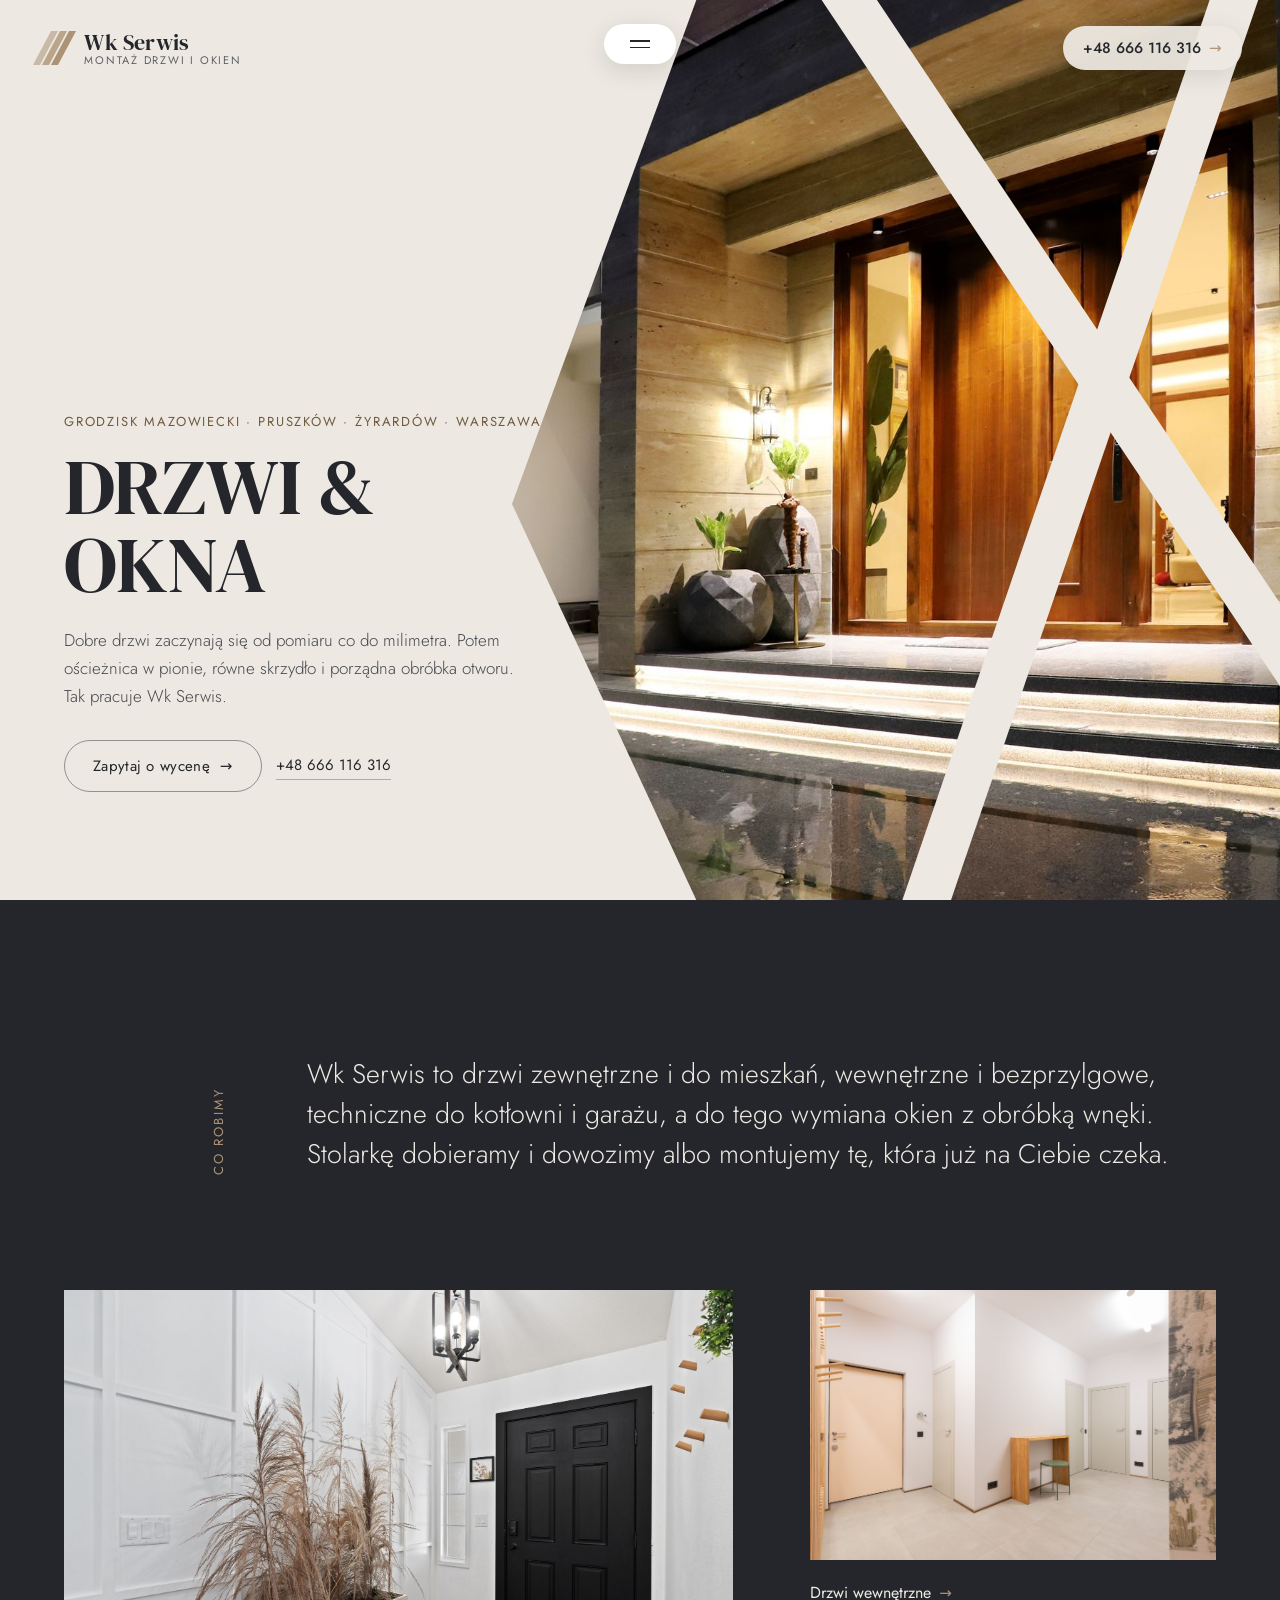
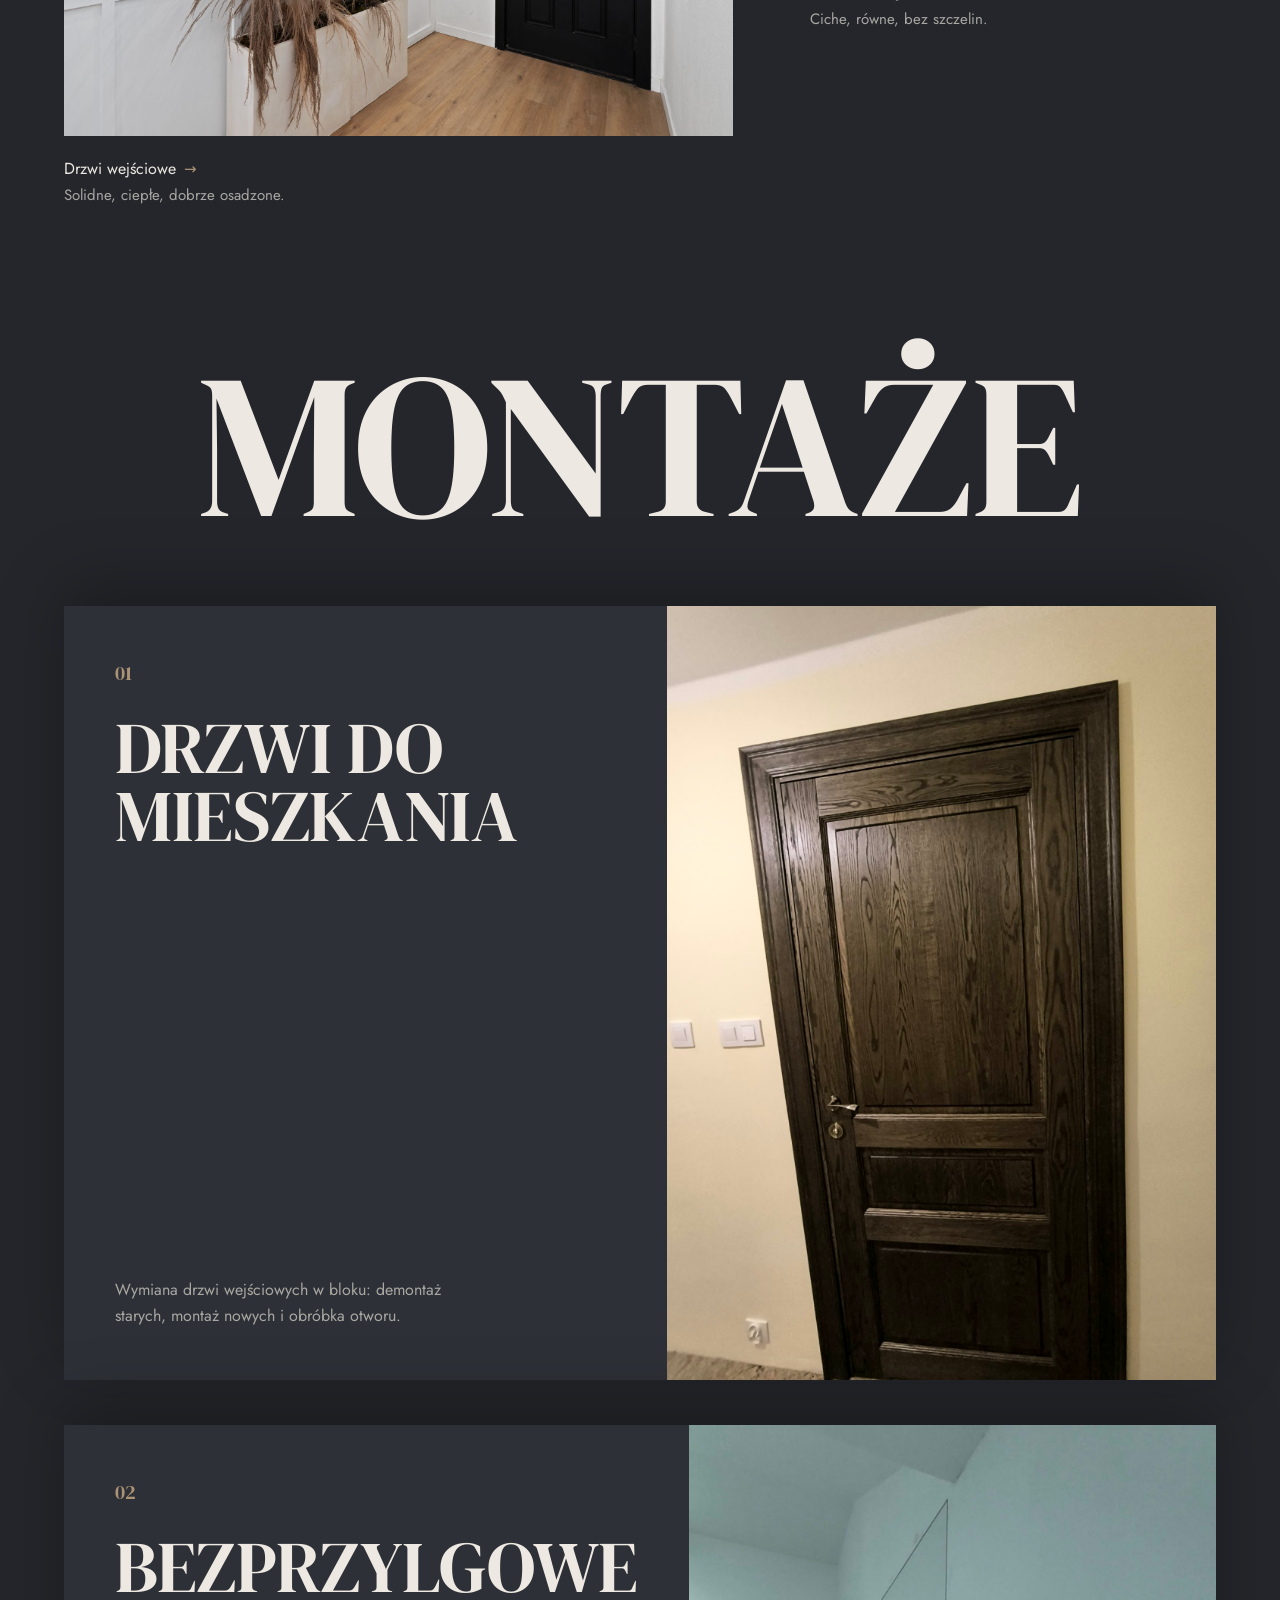
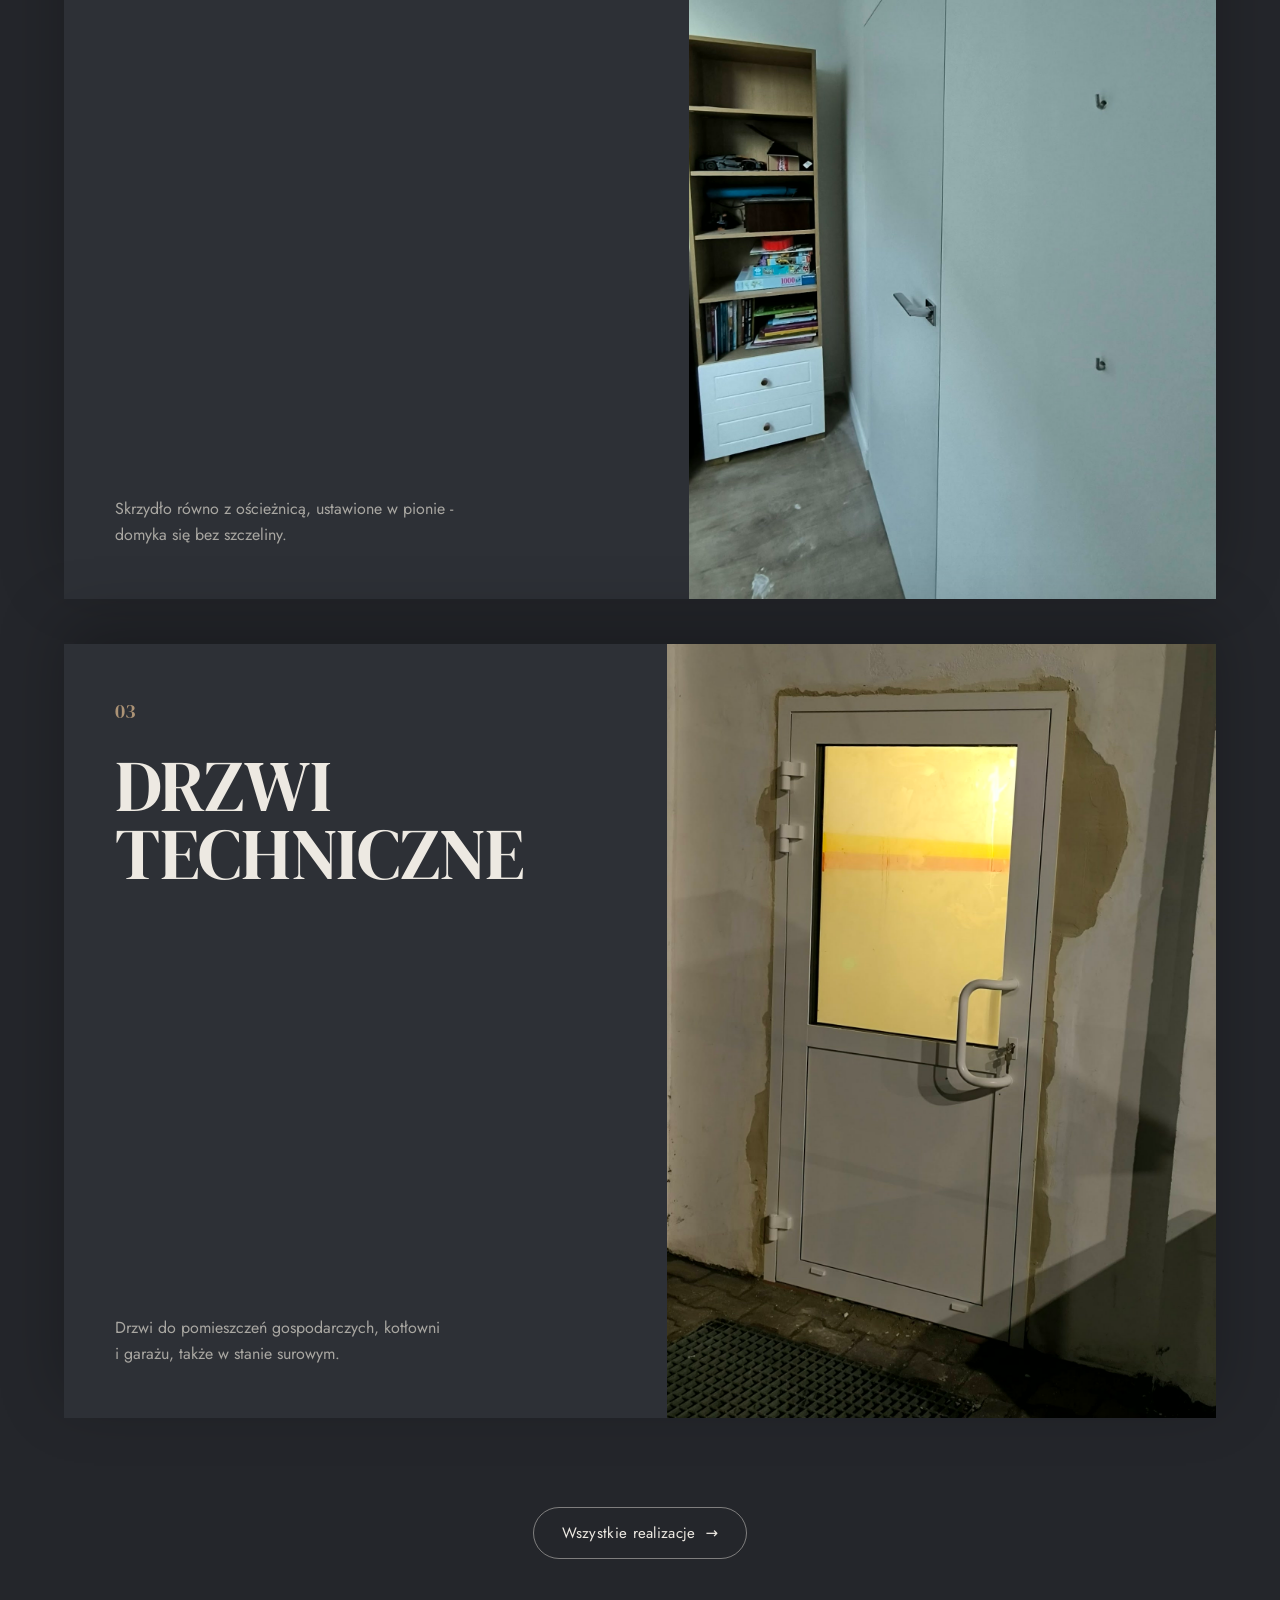
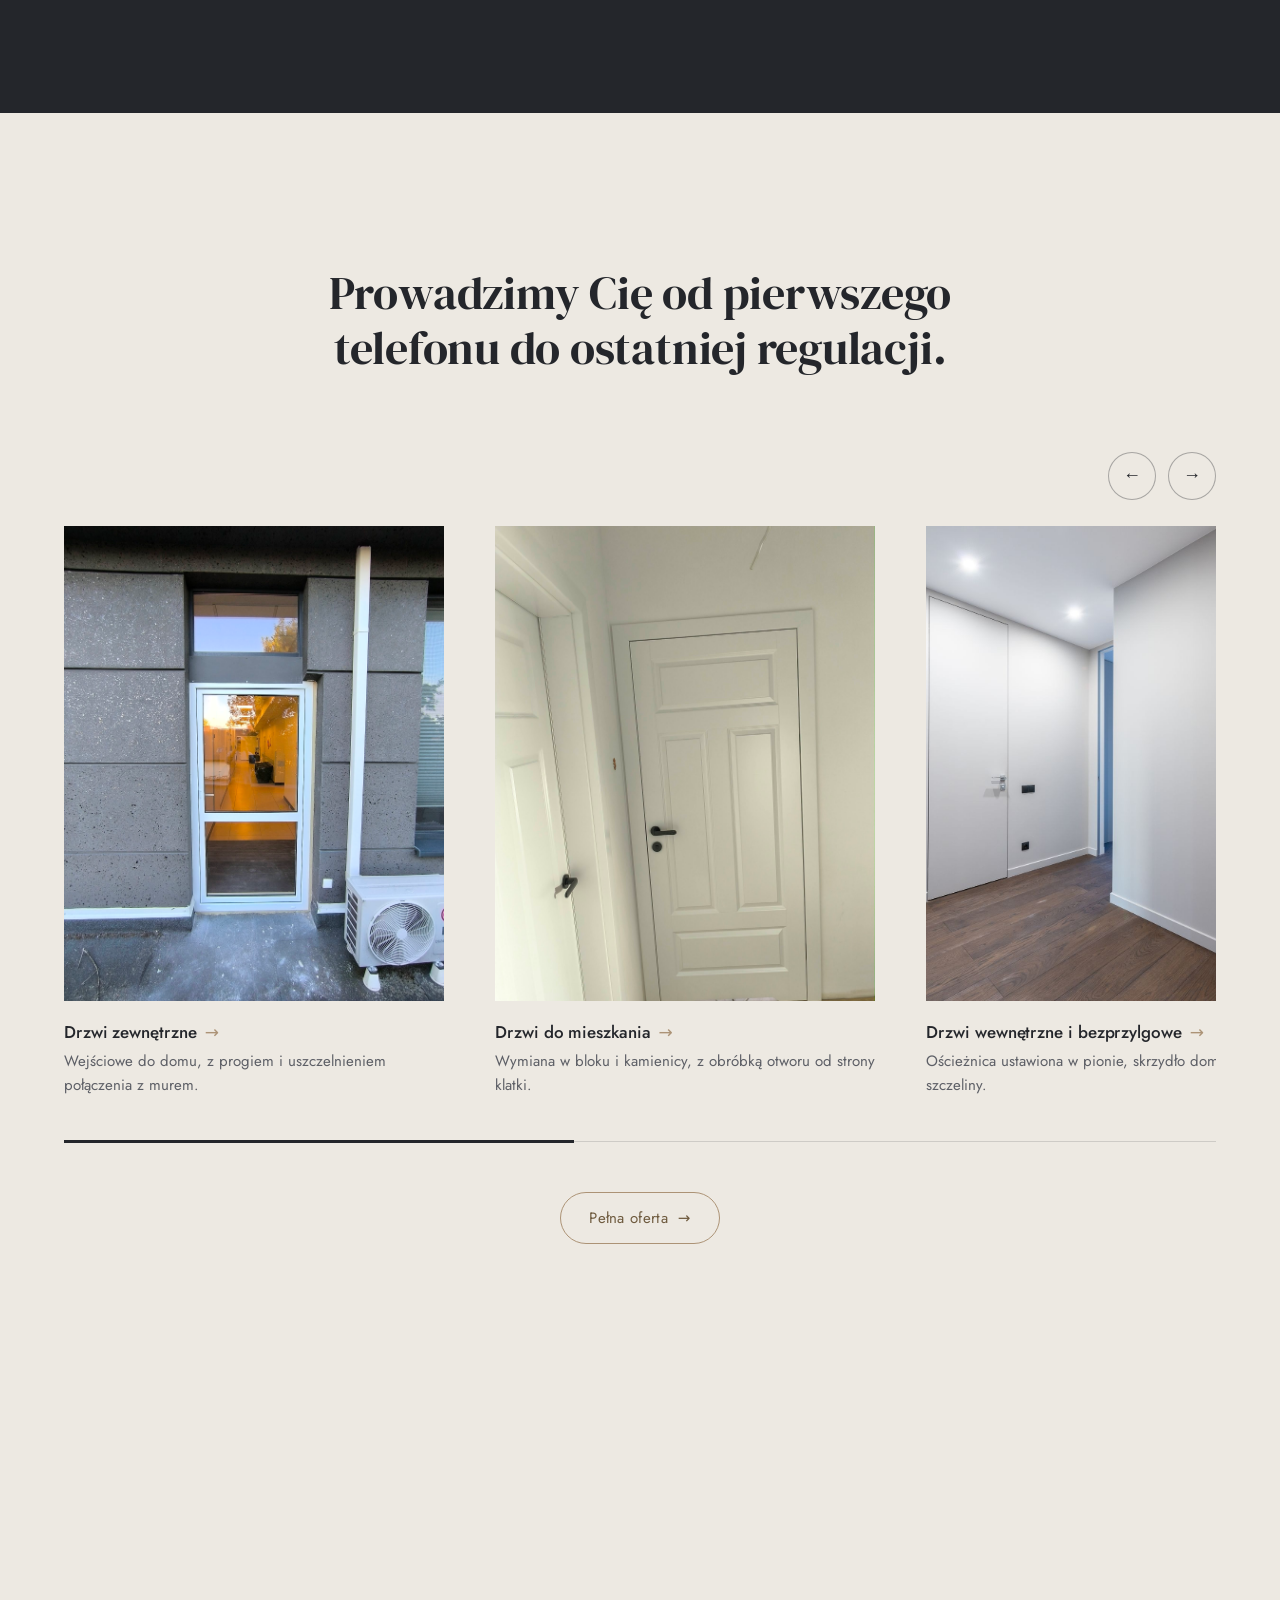
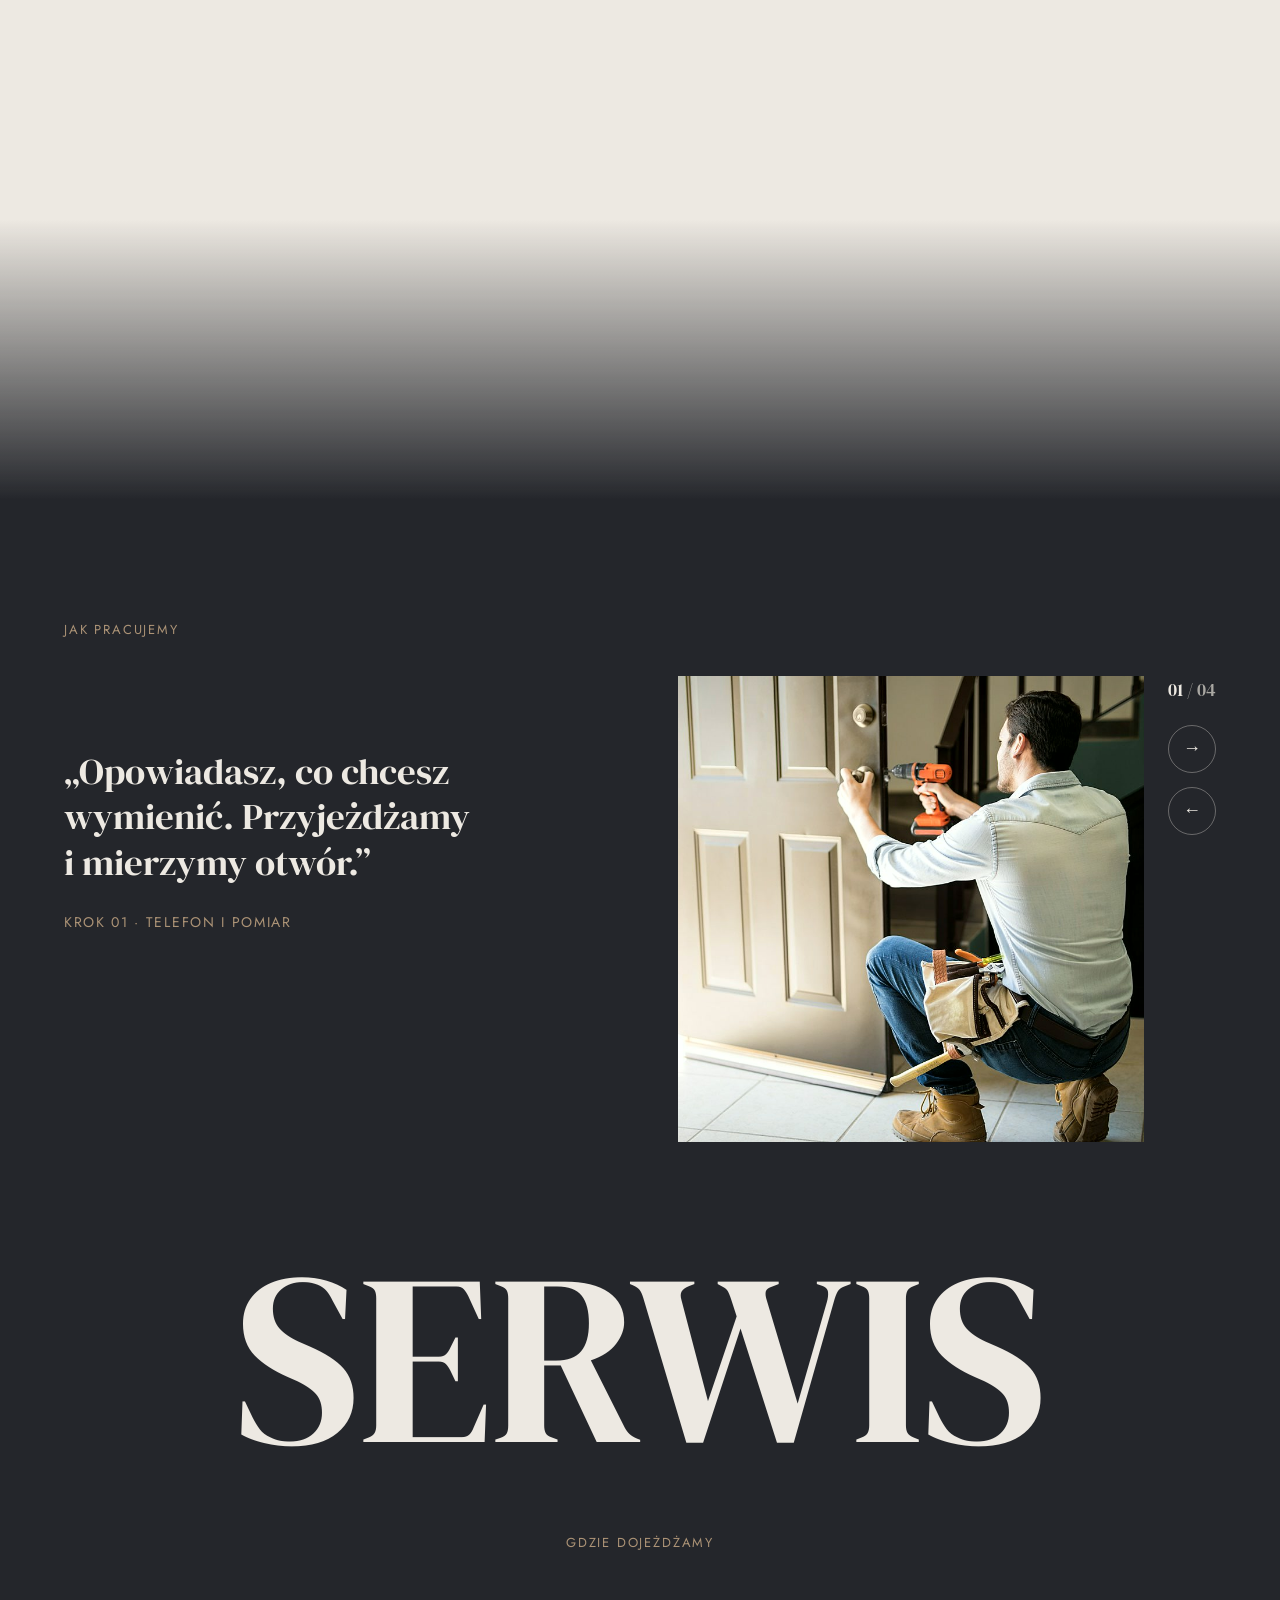
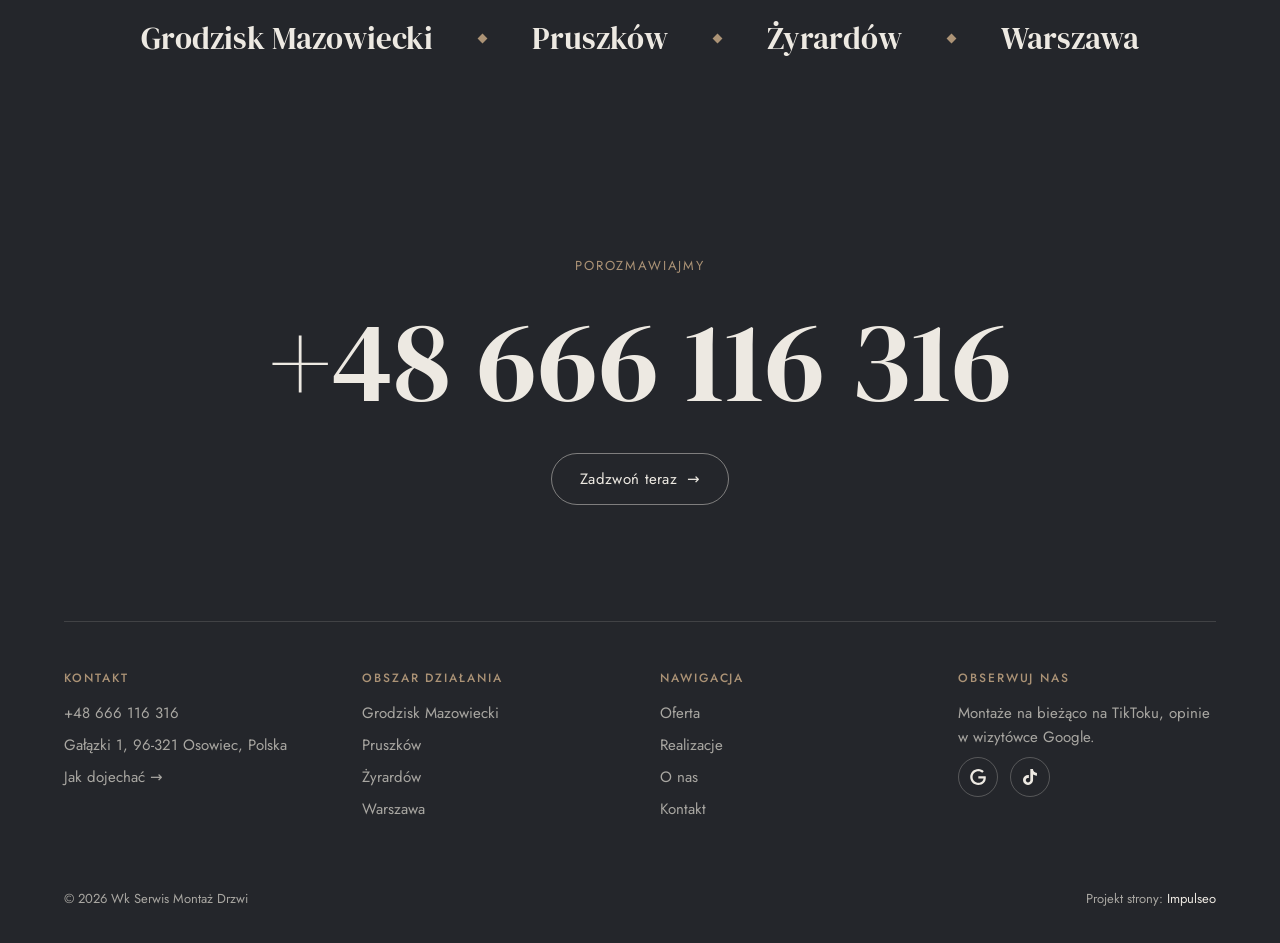
==== commit 14389738: "[claude-edit][cmt:a2c3647f-15f5-495f-8e33-c8726018535c] przebudowa wyglądu w stylu klindworthroofing" ====
--- a/index.html
+++ b/index.html
@@ -2,6 +2,7 @@
 <html lang="pl">
 <head>
 <meta charset="UTF-8">
+<meta name="theme-color" content="#ede9e2">
 <meta name="viewport" content="width=device-width, initial-scale=1.0">
 <title>Wk Serwis - montaż drzwi i okien · Grodzisk Mazowiecki</title>
 <meta name="description" content="Wk Serwis Montaż Drzwi - wymiana i montaż drzwi zewnętrznych, wewnętrznych, bezprzylgowych i technicznych oraz wymiana okien z obróbką. Grodzisk Mazowiecki, Pruszków, Żyrardów i Warszawa.">
@@ -20,210 +21,217 @@
 <script type="application/ld+json">{"@context": "https://schema.org", "@type": "LocalBusiness", "name": "Wk Serwis Montaż Drzwi", "url": "https://kris20032.github.io/wk-serwis-montaz-drzwi/", "telephone": "+48666116316", "image": "https://kris20032.github.io/wk-serwis-montaz-drzwi/img/og.jpg", "areaServed": "Grodzisk Mazowiecki", "sameAs": ["https://maps.google.com/?cid=6855969109959741262&g_mp=Cidnb29nbGUubWFwcy5wbGFjZXMudjEuUGxhY2VzLlNlYXJjaFRleHQQAhgEIAA", "https://www.tiktok.com/@krzysztof.waclawek"]}</script>
 <link rel="preconnect" href="https://fonts.googleapis.com">
 <link rel="preconnect" href="https://fonts.gstatic.com" crossorigin>
-<link href="https://fonts.googleapis.com/css2?family=IBM+Plex+Sans+Condensed:wght@500;600;700&family=IBM+Plex+Sans:wght@400;500;600&display=swap" rel="stylesheet">
-<link rel="stylesheet" href="assets/styles.css?v=1139ad94">
+<link href="https://fonts.googleapis.com/css2?family=DM+Serif+Display&family=Jost:wght@300;400;500&display=swap" rel="stylesheet">
+<link rel="stylesheet" href="assets/styles.css?v=20261020">
 </head>
 <body>
 
-<header class="nav">
-  <div class="wrap nav-inner">
-    <a class="brand" href="index.html"><span class="name">Wk Serwis Montaż Drzwi</span><span class="sub">Grodzisk Mazowiecki</span></a>
-    <nav class="nav-links">
+<header class="topbar">
+  <a class="brand" href="index.html" aria-label="Wk Serwis Montaż Drzwi - strona główna"><span class="brand-mark" aria-hidden="true"><i></i><i></i><i></i></span><span class="brand-txt"><b>Wk Serwis</b><small>Montaż drzwi i&nbsp;okien</small></span></a>
+  <a class="top-phone" href="tel:+48666116316" aria-label="Zadzwoń +48 666 116 316"><span class="txt">+48 666 116 316</span><span class="arr">→</span><span class="ico" aria-hidden="true"><svg width="16" height="16" viewBox="0 0 24 24" fill="none" aria-hidden="true"><path d="M6.6 10.8a15.5 15.5 0 0 0 6.6 6.6l2.2-2.2a1 1 0 0 1 1-.24 11.4 11.4 0 0 0 3.6.58 1 1 0 0 1 1 1V20a1 1 0 0 1-1 1A17 17 0 0 1 3 4a1 1 0 0 1 1-1h3.5a1 1 0 0 1 1 1c0 1.25.2 2.46.58 3.6a1 1 0 0 1-.25 1l-2.23 2.2Z" fill="currentColor"/></svg></span></a>
+</header>
+<button class="menu-pill" aria-label="Menu" aria-expanded="false"><span></span><span></span></button>
+<div class="menu" role="dialog" aria-label="Menu">
+  <div class="wrap menu-grid">
+    <nav class="menu-links">
+      <a href="index.html" aria-current="page">Strona główna</a>
       <a href="oferta.html">Oferta</a>
       <a href="realizacje.html">Realizacje</a>
-      <a href="o-nas.html">O nas</a>
+      <a href="o-nas.html">O&nbsp;nas</a>
       <a href="kontakt.html">Kontakt</a>
-      <a href="kontakt.html" class="btn btn-accent">Zapytaj o wycenę</a>
     </nav>
-    <button class="nav-toggle" aria-label="Menu"><span></span><span></span><span></span></button>
-  </div>
-</header>
+    <div class="menu-side">
+      <span class="kicker">Kontakt</span>
+      <a href="tel:+48666116316">+48 666 116 316</a>
+      <span>Gałązki 1, 96-321 Osowiec, Polska</span>
+      <span>Grodzisk Mazowiecki · Pruszków · Żyrardów · Warszawa</span>
+      <a href="kontakt.html" class="pill pill-light" style="align-self:flex-start;margin-top:10px">Zapytaj o&nbsp;wycenę <span class="arr">→</span></a>
+    </div>
+  </div>
+</div>
 
 <main>
-<section class="hero-dom">
-  <img class="hd-bg" src="img/hero.jpg" fetchpriority="high" data-rotate="img/g16.jpg|img/g15.jpg" alt="Wk Serwis Montaż Drzwi" width="1880" height="1253">
-  <div class="wrap">
-    <div class="hd-panel reveal">
-      <span class="hd-tick" aria-hidden="true"></span>
-      <span class="hd-kicker">Montaż drzwi i okien · Grodzisk Mazowiecki i okolice</span>
-      <h1 class="hd-claim">Drzwi i okna wymienione porządnie</h1>
-      <ul class="hd-tags"><li>Pomiar</li><li>Montaż</li><li>Obróbka</li></ul>
-      <div class="hd-actions">
-        <a href="kontakt.html" class="btn btn-accent">Zapytaj o wycenę <span class="arr">→</span></a>
-        <a href="tel:+48666116316" class="btn btn-ghost">Zadzwoń +48 666 116 316</a>
-      </div>
-      
-    </div>
-  </div>
-</section>
-<section class="dom-statband">
-  <div class="wrap">
-    <div class="dom-stats">
-      <div class="dom-stat reveal"><div class="ds-num">Drzwi zewnętrzne</div><div class="ds-lab">wejściowe i techniczne</div></div>
-      <div class="dom-stat reveal"><div class="ds-num">Drzwi wewnętrzne</div><div class="ds-lab">też bezprzylgowe</div></div>
-      <div class="dom-stat reveal"><div class="ds-num">Wymiana okien</div><div class="ds-lab">z obróbką otworu</div></div>
-      <div class="dom-stat reveal"><div class="ds-num">Mieszkania i domy</div><div class="ds-lab">też stan surowy</div></div>
-    </div>
-  </div>
-</section>
-<section class="dom-products" id="produkty">
-  <div class="wrap">
-    <div class="head reveal">
-      <span class="eyebrow">Co robimy</span>
-      <h2>Drzwi i okna od pomiaru po obróbkę</h2>
-      <p>Zajmujemy się drzwiami i oknami od pomiaru po wykończenie. Możemy dobrać i dostarczyć stolarkę albo zamontować tę, którą już kupiłeś. Przy okazji montażu robimy drobne prace wokół otworu: poszerzenie, tynk, obróbkę.</p>
-    </div>
-    <div class="dom-grid">
-      <article class="dom-card reveal">
-        <figure class="dom-card__img"><img src="img/g4.jpg" alt="Drzwi zewnętrzne" loading="lazy" width="1600" height="2133" decoding="async"></figure>
-        <div class="dom-card__body">
-          <h3 class="dom-card__name">Drzwi zewnętrzne</h3>
-          <p class="dom-card__tag">Wymiana drzwi wejściowych do domu i montaż w nowym budynku. Przygotowujemy podłoże i próg, osadzamy skrzydło z ościeżnicą i uszczelniamy połączenie z murem.</p>
-          <a class="dom-card__link" href="kontakt.html">Zapytaj o wycenę <span class="arr">→</span></a>
+<section class="hero">
+  <div class="hero-art">
+    <img src="img/hero.jpg" alt="Drewniane drzwi wejściowe w nowoczesnym domu" width="1880" height="1253" fetchpriority="high" decoding="async">
+    <svg class="hero-x" viewBox="0 0 100 100" preserveAspectRatio="none" aria-hidden="true"><line x1="40" y1="-5" x2="105" y2="78"/><line x1="96" y1="-5" x2="52" y2="105"/></svg>
+  </div>
+  <div class="wrap hero-copy">
+    <div class="inner reveal">
+      <span class="kicker">Grodzisk Mazowiecki · Pruszków · Żyrardów · Warszawa</span>
+      <h1>Drzwi &amp;<br>okna</h1>
+      <p class="lead">Dobre drzwi zaczynają się od pomiaru co do milimetra. Potem ościeżnica w&nbsp;pionie, równe skrzydło i&nbsp;porządna obróbka otworu. Tak pracuje Wk Serwis.</p>
+      <div class="hero-actions">
+        <a href="kontakt.html" class="pill pill-dark">Zapytaj o&nbsp;wycenę <span class="arr">→</span></a>
+        <a href="tel:+48666116316" class="tel-link">+48 666 116 316</a>
+      </div>
+    </div>
+  </div>
+</section>
+
+<section class="dark sec" id="co-robimy">
+  <div class="wrap">
+    <div class="intro reveal">
+      <span class="vlabel">Co robimy</span>
+      <p>Wk Serwis to drzwi zewnętrzne i&nbsp;do mieszkań, wewnętrzne i&nbsp;bezprzylgowe, techniczne do kotłowni i&nbsp;garażu, a&nbsp;do tego wymiana okien z&nbsp;obróbką wnęki. Stolarkę dobieramy i&nbsp;dowozimy albo montujemy tę, która już na Ciebie czeka.</p>
+    </div>
+    <div class="duo">
+      <a class="duo-card reveal" href="oferta.html">
+        <figure><img src="img/g15.jpg" alt="Czarne drzwi w jasnym przedpokoju" width="1880" height="1253" decoding="async"></figure>
+        <div class="cap"><b>Drzwi wejściowe <span class="arr">→</span></b><span>Solidne, ciepłe, dobrze osadzone.</span></div>
+      </a>
+      <a class="duo-card reveal" href="oferta.html">
+        <figure><img src="img/g13.jpg" alt="Jasne drzwi wewnętrzne w mieszkaniu" width="1880" height="1255" decoding="async"></figure>
+        <div class="cap"><b>Drzwi wewnętrzne <span class="arr">→</span></b><span>Ciche, równe, bez szczelin.</span></div>
+      </a>
+    </div>
+  </div>
+  <h2 class="giant g-work reveal">Montaże</h2>
+  <div class="wrap">
+    <div class="stack">
+    <article class="proj">
+      <div class="proj-copy"><span class="num">01</span><div><h3>Drzwi do<br>mieszkania</h3></div><p>Wymiana drzwi wejściowych w&nbsp;bloku: demontaż starych, montaż nowych i&nbsp;obróbka otworu.</p></div>
+      <figure><img src="img/g1.jpg" alt="Drzwi do mieszkania" loading="lazy" width="1502" height="2044" decoding="async"></figure>
+    </article>
+    <article class="proj">
+      <div class="proj-copy"><span class="num">02</span><div><h3>Bezprzylgowe</h3></div><p>Skrzydło równo z&nbsp;ościeżnicą, ustawione w&nbsp;pionie - domyka się bez szczeliny.</p></div>
+      <figure><img src="img/g3.jpg" alt="Bezprzylgowe" loading="lazy" width="1510" height="2052" decoding="async"></figure>
+    </article>
+    <article class="proj">
+      <div class="proj-copy"><span class="num">03</span><div><h3>Drzwi<br>techniczne</h3></div><p>Drzwi do pomieszczeń gospodarczych, kotłowni i&nbsp;garażu, także w&nbsp;stanie surowym.</p></div>
+      <figure><img src="img/g6.jpg" alt="Drzwi techniczne" loading="lazy" width="1484" height="2032" decoding="async"></figure>
+    </article>
+    </div>
+    <div class="stack-cta"><a href="realizacje.html" class="pill pill-light">Wszystkie realizacje <span class="arr">→</span></a></div>
+  </div>
+</section>
+
+<section class="sec guide">
+  <div class="wrap">
+    <h2 class="reveal">Prowadzimy Cię od pierwszego telefonu do ostatniej regulacji.</h2>
+  </div>
+  <div class="wrap carousel reveal">
+    <div class="car-nav"><button class="car-btn" data-dir="1" aria-label="Dalej">→</button><button class="car-btn" data-dir="-1" aria-label="Wstecz">←</button></div>
+    <div class="car-track">
+      <article class="svc">
+        <figure><img src="img/g4.jpg" alt="Drzwi zewnętrzne" loading="lazy" width="1600" height="2133" decoding="async"></figure>
+        <h3>Drzwi zewnętrzne <span class="arr">→</span></h3>
+        <p>Wejściowe do domu, z&nbsp;progiem i&nbsp;uszczelnieniem połączenia z&nbsp;murem.</p>
+      </article>
+      <article class="svc">
+        <figure><img src="img/g2.jpg" alt="Drzwi do mieszkania" loading="lazy" width="1600" height="2133" decoding="async"></figure>
+        <h3>Drzwi do mieszkania <span class="arr">→</span></h3>
+        <p>Wymiana w&nbsp;bloku i&nbsp;kamienicy, z&nbsp;obróbką otworu od strony klatki.</p>
+      </article>
+      <article class="svc">
+        <figure><img src="img/g11.jpg" alt="Drzwi wewnętrzne i bezprzylgowe" loading="lazy" width="1880" height="1255" decoding="async"></figure>
+        <h3>Drzwi wewnętrzne i&nbsp;bezprzylgowe <span class="arr">→</span></h3>
+        <p>Ościeżnica ustawiona w&nbsp;pionie, skrzydło domyka się bez szczeliny.</p>
+      </article>
+      <article class="svc">
+        <figure><img src="img/g7.jpg" alt="Drzwi techniczne" loading="lazy" width="1600" height="2133" decoding="async"></figure>
+        <h3>Drzwi techniczne <span class="arr">→</span></h3>
+        <p>Kotłownia, garaż, piwnica - montujemy także w&nbsp;stanie surowym.</p>
+      </article>
+      <article class="svc">
+        <figure><img src="img/g5.jpg" alt="Wymiana okien" loading="lazy" width="1600" height="2133" decoding="async"></figure>
+        <h3>Wymiana okien <span class="arr">→</span></h3>
+        <p>Demontaż starego, osadzenie nowego okna, pianka i&nbsp;obróbka wnęki.</p>
+      </article>
+      <article class="svc">
+        <figure><img src="img/g8.jpg" alt="Regulacje i przeróbki" loading="lazy" width="1160" height="756" decoding="async"></figure>
+        <h3>Regulacje i&nbsp;przeróbki <span class="arr">→</span></h3>
+        <p>Kierunek otwierania, okucia i&nbsp;drobne poprawki wokół otworu.</p>
+      </article>
+    </div>
+    <div class="car-bar" aria-hidden="true"><i></i></div>
+    <div class="guide-cta"><a href="oferta.html" class="pill pill-gold">Pełna oferta <span class="arr">→</span></a></div>
+  </div>
+</section>
+
+<section class="stopklatka" aria-hidden="true">
+  <div class="stk-bg" style="background-image:url(img/g14.jpg)"></div>
+</section>
+
+<section class="dark proces proces-os">
+  <div class="wrap">
+    <div class="proc-head reveal"><span class="kicker">Jak pracujemy</span></div>
+    <div class="proc-grid reveal">
+      <div class="proc-slides">
+        <div class="proc-slide on"><blockquote>„Opowiadasz, co chcesz wymienić. Przyjeżdżamy i&nbsp;mierzymy otwór.”</blockquote><div class="who">Krok 01 · Telefon i&nbsp;pomiar</div></div>
+        <div class="proc-slide"><blockquote>„Doradzamy drzwi albo okno pod otwór i&nbsp;budżet. Podajemy cenę i&nbsp;termin.”</blockquote><div class="who">Krok 02 · Dobór i&nbsp;wycena</div></div>
+        <div class="proc-slide"><blockquote>„Wyjmujemy starą stolarkę i&nbsp;osadzamy nową w&nbsp;pionie i&nbsp;poziomie.”</blockquote><div class="who">Krok 03 · Demontaż i&nbsp;montaż</div></div>
+        <div class="proc-slide"><blockquote>„Obrabiamy otwór, regulujemy skrzydło i&nbsp;okucia, a&nbsp;stare drzwi zabieramy ze sobą.”</blockquote><div class="who">Krok 04 · Obróbka i&nbsp;regulacja</div></div>
+      </div>
+      <div class="proc-side">
+        <div class="proc-imgs">
+          <img src="img/g9.jpg" alt="Telefon i pomiar" loading="lazy" width="1200" height="800" decoding="async" class="on">
+          <img src="img/g12.jpg" alt="Dobór i wycena" loading="lazy" width="1880" height="1255" decoding="async">
+          <img src="img/g10.jpg" alt="Demontaż i montaż" loading="lazy" width="1200" height="800" decoding="async">
+          <img src="img/g16.jpg" alt="Obróbka i regulacja" loading="lazy" width="1880" height="1255" decoding="async">
         </div>
-      </article>
-      <article class="dom-card reveal">
-        <figure class="dom-card__img"><img src="img/g1.jpg" alt="Drzwi do mieszkania" loading="lazy" width="1502" height="2044" decoding="async"></figure>
-        <div class="dom-card__body">
-          <h3 class="dom-card__name">Drzwi do mieszkania</h3>
-          <p class="dom-card__tag">Wymiana drzwi wejściowych w bloku i kamienicy - także w Warszawie. Demontaż starych, montaż nowych i obróbka otworu od strony klatki i mieszkania.</p>
-          <a class="dom-card__link" href="kontakt.html">Zapytaj o wycenę <span class="arr">→</span></a>
+        <div class="proc-ctrl">
+          <div class="proc-count" aria-hidden="true"><span class="pc-cur">01</span> <span class="pc-all">/ 04</span></div>
+          <button class="car-btn" data-dir="1" aria-label="Następny krok">→</button>
+          <button class="car-btn" data-dir="-1" aria-label="Poprzedni krok">←</button>
         </div>
-      </article>
-      <article class="dom-card reveal">
-        <figure class="dom-card__img"><img src="img/g3.jpg" alt="Drzwi wewnętrzne i bezprzylgowe" loading="lazy" width="1510" height="2052" decoding="async"></figure>
-        <div class="dom-card__body">
-          <h3 class="dom-card__name">Drzwi wewnętrzne i bezprzylgowe</h3>
-          <p class="dom-card__tag">Drzwi pokojowe przylgowe i bezprzylgowe, z ościeżnicą regulowaną. Skręcamy i ustawiamy ościeżnicę w pionie, żeby skrzydło domykało się bez szczeliny.</p>
-          <a class="dom-card__link" href="kontakt.html">Zapytaj o wycenę <span class="arr">→</span></a>
-        </div>
-      </article>
-      <article class="dom-card reveal">
-        <figure class="dom-card__img"><img src="img/g6.jpg" alt="Drzwi techniczne" loading="lazy" width="1484" height="2032" decoding="async"></figure>
-        <div class="dom-card__body">
-          <h3 class="dom-card__name">Drzwi techniczne</h3>
-          <p class="dom-card__tag">Drzwi do kotłowni, garażu, piwnicy i pomieszczeń gospodarczych. Dowozimy i montujemy także na budowie w stanie surowym.</p>
-          <a class="dom-card__link" href="kontakt.html">Zapytaj o wycenę <span class="arr">→</span></a>
-        </div>
-      </article>
-      <article class="dom-card reveal">
-        <figure class="dom-card__img"><img src="img/g5.jpg" alt="Wymiana okien" loading="lazy" width="1600" height="2133" decoding="async"></figure>
-        <div class="dom-card__body">
-          <h3 class="dom-card__name">Wymiana okien</h3>
-          <p class="dom-card__tag">Wymiana okien w domu i łazience: demontaż, osadzenie nowego okna, pianka, a potem obróbka wnęki po montażu.</p>
-          <a class="dom-card__link" href="kontakt.html">Zapytaj o wycenę <span class="arr">→</span></a>
-        </div>
-      </article>
-      <article class="dom-card reveal">
-        <figure class="dom-card__img"><img src="img/g8.jpg" alt="Regulacje i przeróbki" loading="lazy" width="1160" height="756" decoding="async"></figure>
-        <div class="dom-card__body">
-          <h3 class="dom-card__name">Regulacje i przeróbki</h3>
-          <p class="dom-card__tag">Zmiana kierunku otwierania drzwi, regulacja skrzydła i okuć, drobne prace remontowe wokół otworu po wymianie stolarki.</p>
-          <a class="dom-card__link" href="kontakt.html">Zapytaj o wycenę <span class="arr">→</span></a>
-        </div>
-      </article>
-    </div>
-    <div style="margin-top:var(--space-7)" class="reveal"><a href="oferta.html" class="btn btn-ghost">Pełna oferta <span class="arr">→</span></a></div>
-  </div>
-</section>
-<section class="proces proces-os dom">
-  <div class="wrap proc-grid">
-    <div class="proc-side">
-      <div class="head reveal">
-        <span class="eyebrow">Jak to działa</span>
-        <h2>Od pomiaru po montaż - prowadzimy za rękę</h2>
-        <p>Każdy etap ma swój termin - wiesz, co i kiedy się dzieje.</p>
-      </div>
-      <div class="proc-count" aria-hidden="true"><span class="pc-cur">01</span><span class="pc-all">/ 04</span></div>
-      <div class="proc-bar" aria-hidden="true"><i></i></div>
-      <p class="proc-now" aria-hidden="true">Telefon i pomiar</p>
-    </div>
-    <ol class="proces-line">
-      <li class="reveal"><span class="pno">01</span><h3>Telefon i pomiar</h3><p>Opowiadasz, co chcesz wymienić. Przyjeżdżamy i mierzymy otwór.</p></li>
-      <li class="reveal"><span class="pno">02</span><h3>Dobór i wycena</h3><p>Doradzamy drzwi albo okno pod otwór i budżet, podajemy cenę i termin.</p></li>
-      <li class="reveal"><span class="pno">03</span><h3>Demontaż i montaż</h3><p>Wyjmujemy starą stolarkę, osadzamy nową w pionie i poziomie.</p></li>
-      <li class="reveal"><span class="pno">04</span><h3>Obróbka i regulacja</h3><p>Obrabiamy otwór, regulujemy skrzydło i okucia, zabieramy stare drzwi.</p></li>
-    </ol>
-  </div>
-</section>
-<section class="stopklatka" aria-hidden="true">
-  <div class="stk-bg" style="background-image:url(img/g11.jpg)"></div>
-</section>
-<section class="opinie op-fallback">
-  <div class="wrap">
-    <div class="head center reveal">
-      <span class="eyebrow">Opinie</span>
-      <h2>Co mówią klienci</h2>
-      <p>Opinie o naszej pracy znajdziesz w wizytówce Google Wk Serwis Montaż Drzwi.</p>
-    </div>
-  </div>
-</section>
-<section>
-  <div class="wrap">
-    <div class="head reveal">
-      <span class="eyebrow">Realizacje</span>
-      <h2>Nasze realizacje</h2>
-      <p>Drzwi i okna z naszych montaży w okolicy Grodziska Mazowieckiego oraz kilka przykładowych aranżacji drzwi we wnętrzach.</p>
-    </div>
-    <div class="gallery">
-      <div class="tile t-two3 reveal"><img src="img/g2.jpg" alt="Wk Serwis Montaż Drzwi" loading="lazy" width="1600" height="2133" decoding="async"></div>
-      <div class="tile t-third reveal"><img src="img/g9.jpg" alt="Wk Serwis Montaż Drzwi" loading="lazy" width="1200" height="800" decoding="async"></div>
-      <div class="tile t-third reveal"><img src="img/g10.jpg" alt="Wk Serwis Montaż Drzwi" loading="lazy" width="1200" height="800" decoding="async"></div>
-      <div class="tile t-third reveal"><img src="img/g14.jpg" alt="Wk Serwis Montaż Drzwi" loading="lazy" width="1880" height="1255" decoding="async"></div>
-      <div class="tile t-third reveal"><img src="img/g7.jpg" alt="Wk Serwis Montaż Drzwi" loading="lazy" width="1600" height="2133" decoding="async"></div>
-    </div>
-    <div style="margin-top:var(--space-7)" class="reveal"><a href="realizacje.html" class="btn btn-accent">Pełna galeria <span class="arr">→</span></a></div>
-  </div>
-</section>
-<section class="cta">
-  <div class="wrap">
-    <div class="reveal">
-      <span class="eyebrow">Współpraca</span>
-      <h2>Zapytaj o wycenę albo umów pomiar.</h2>
-      <p>Napisz lub zadzwoń - doradzimy dobór, zmierzymy u Ciebie i podamy jasną cenę. Bez zobowiązań.</p>
-    </div>
-    <div class="cta-actions reveal">
-      <a href="kontakt.html" class="btn btn-light">Zapytaj o wycenę <span class="arr">→</span></a>
-      <a href="tel:+48666116316" class="btn btn-ghost btn-ghost-cta">+48 666 116 316</a>
-    </div>
+      </div>
+    </div>
+  </div>
+  <h2 class="giant g-kudos reveal" style="margin-top:clamp(70px,9vw,130px)">Serwis</h2>
+  <div class="wrap areas-wrap">
+    <span class="kicker" style="display:block;margin-top:clamp(50px,6vw,80px)">Gdzie dojeżdżamy</span>
+    <ul class="areas"><li>Grodzisk Mazowiecki</li><li>Pruszków</li><li>Żyrardów</li><li>Warszawa</li></ul>
   </div>
 </section>
 </main>
 
 <footer>
   <div class="wrap">
-    <div class="foot-grid">
-      <div class="foot-brand">
-        <div class="name">Wk Serwis Montaż Drzwi</div>
-        <p>Sprzedajemy i montujemy drzwi zewnętrzne, wewnętrzne i techniczne, wymieniamy też okna.</p>
-      </div>
-      <div class="foot-col">
-        <h4>Nawigacja</h4>
-        <a href="oferta.html">Oferta</a>
-        <a href="realizacje.html">Realizacje</a>
-        <a href="o-nas.html">O nas</a>
-        <a href="kontakt.html">Kontakt</a>
-      </div>
-      <div class="foot-col">
+    <div class="f-cta reveal">
+      <span class="kicker">Porozmawiajmy</span>
+      <a class="f-phone" href="tel:+48666116316">+48 666 116 316</a>
+      <a class="pill pill-light" href="tel:+48666116316">Zadzwoń teraz <span class="arr">→</span></a>
+    </div>
+    <div class="f-grid">
+      <div class="f-col">
         <h4>Kontakt</h4>
         <a href="tel:+48666116316">+48 666 116 316</a>
         <p>Gałązki 1, 96-321 Osowiec, Polska</p>
         <a href="https://maps.google.com/?cid=6855969109959741262&g_mp=Cidnb29nbGUubWFwcy5wbGFjZXMudjEuUGxhY2VzLlNlYXJjaFRleHQQAhgEIAA" target="_blank" rel="noopener">Jak dojechać →</a>
-      <div class="foot-soc">
-        <a class="soc" href="https://maps.google.com/?cid=6855969109959741262&g_mp=Cidnb29nbGUubWFwcy5wbGFjZXMudjEuUGxhY2VzLlNlYXJjaFRleHQQAhgEIAA" target="_blank" rel="noopener" aria-label="Google - Wk Serwis Montaż Drzwi"><svg viewBox="0 0 24 24" aria-hidden="true" focusable="false"><path d="M12.48 10.92v3.28h7.84c-.24 1.84-.853 3.187-1.787 4.133-1.147 1.147-2.933 2.4-6.053 2.4-4.827 0-8.6-3.893-8.6-8.72s3.773-8.72 8.6-8.72c2.6 0 4.507 1.027 5.907 2.347l2.307-2.307C18.747 1.44 16.133 0 12.48 0 5.867 0 .307 5.387.307 12s5.56 12 12.173 12c3.573 0 6.267-1.173 8.373-3.36 2.16-2.16 2.84-5.213 2.84-7.667 0-.76-.053-1.467-.173-2.053H12.48z" fill="currentColor"/></svg></a>
-        <a class="soc" href="https://www.tiktok.com/@krzysztof.waclawek" target="_blank" rel="noopener" aria-label="TikTok - Wk Serwis Montaż Drzwi"><svg viewBox="0 0 24 24" aria-hidden="true" focusable="false"><path d="M12.525.02c1.31-.02 2.61-.01 3.91-.02.08 1.53.63 3.09 1.75 4.17 1.12 1.11 2.7 1.62 4.24 1.79v4.03c-1.44-.05-2.89-.35-4.2-.97-.57-.26-1.1-.59-1.62-.93-.01 2.92.01 5.84-.02 8.75-.08 1.4-.54 2.79-1.35 3.94-1.31 1.92-3.58 3.17-5.91 3.21-1.43.08-2.86-.31-4.08-1.03-2.02-1.19-3.44-3.37-3.65-5.71-.02-.5-.03-1-.01-1.49.18-1.9 1.12-3.72 2.58-4.96 1.66-1.44 3.98-2.13 6.15-1.72.02 1.48-.04 2.96-.04 4.44-.99-.32-2.15-.23-3.02.37-.63.41-1.11 1.04-1.36 1.75-.21.51-.15 1.07-.14 1.61.24 1.64 1.82 3.02 3.5 2.87 1.12-.01 2.19-.66 2.77-1.61.19-.33.4-.67.41-1.06.1-1.79.06-3.57.07-5.36.01-4.03-.01-8.05.02-12.07z" fill="currentColor"/></svg></a>
-      </div>
-      </div>
-    </div>
-    <div class="foot-bot">
+      </div>
+      <div class="f-col">
+        <h4>Obszar działania</h4>
+        <p>Grodzisk Mazowiecki</p>
+        <p>Pruszków</p>
+        <p>Żyrardów</p>
+        <p>Warszawa</p>
+      </div>
+      <div class="f-col">
+        <h4>Nawigacja</h4>
+        <a href="oferta.html">Oferta</a>
+        <a href="realizacje.html">Realizacje</a>
+        <a href="o-nas.html">O&nbsp;nas</a>
+        <a href="kontakt.html">Kontakt</a>
+      </div>
+      <div class="f-col">
+        <h4>Obserwuj nas</h4>
+        <p>Montaże na bieżąco na TikToku, opinie w&nbsp;wizytówce Google.</p>
+        <div class="foot-soc">
+          <a class="soc" href="https://maps.google.com/?cid=6855969109959741262&g_mp=Cidnb29nbGUubWFwcy5wbGFjZXMudjEuUGxhY2VzLlNlYXJjaFRleHQQAhgEIAA" target="_blank" rel="noopener" aria-label="Google - Wk Serwis Montaż Drzwi"><svg viewBox="0 0 24 24" aria-hidden="true" focusable="false"><path d="M12.48 10.92v3.28h7.84c-.24 1.84-.853 3.187-1.787 4.133-1.147 1.147-2.933 2.4-6.053 2.4-4.827 0-8.6-3.893-8.6-8.72s3.773-8.72 8.6-8.72c2.6 0 4.507 1.027 5.907 2.347l2.307-2.307C18.747 1.44 16.133 0 12.48 0 5.867 0 .307 5.387.307 12s5.56 12 12.173 12c3.573 0 6.267-1.173 8.373-3.36 2.16-2.16 2.84-5.213 2.84-7.667 0-.76-.053-1.467-.173-2.053H12.48z" fill="currentColor"/></svg></a>
+          <a class="soc" href="https://www.tiktok.com/@krzysztof.waclawek" target="_blank" rel="noopener" aria-label="TikTok - Wk Serwis Montaż Drzwi"><svg viewBox="0 0 24 24" aria-hidden="true" focusable="false"><path d="M12.525.02c1.31-.02 2.61-.01 3.91-.02.08 1.53.63 3.09 1.75 4.17 1.12 1.11 2.7 1.62 4.24 1.79v4.03c-1.44-.05-2.89-.35-4.2-.97-.57-.26-1.1-.59-1.62-.93-.01 2.92.01 5.84-.02 8.75-.08 1.4-.54 2.79-1.35 3.94-1.31 1.92-3.58 3.17-5.91 3.21-1.43.08-2.86-.31-4.08-1.03-2.02-1.19-3.44-3.37-3.65-5.71-.02-.5-.03-1-.01-1.49.18-1.9 1.12-3.72 2.58-4.96 1.66-1.44 3.98-2.13 6.15-1.72.02 1.48-.04 2.96-.04 4.44-.99-.32-2.15-.23-3.02.37-.63.41-1.11 1.04-1.36 1.75-.21.51-.15 1.07-.14 1.61.24 1.64 1.82 3.02 3.5 2.87 1.12-.01 2.19-.66 2.77-1.61.19-.33.4-.67.41-1.06.1-1.79.06-3.57.07-5.36.01-4.03-.01-8.05.02-12.07z" fill="currentColor"/></svg></a>
+        </div>
+      </div>
+    </div>
+    <div class="f-bot">
       <span>© 2026 Wk Serwis Montaż Drzwi</span>
       <span>Projekt strony: <a class="foot-credit" href="https://impulseo.pl" target="_blank" rel="noopener">Impulseo</a></span>
     </div>
   </div>
 </footer>
-<div class="sticky-reserve"><a class="sr-book" href="kontakt.html">Zapytaj o wycenę</a><a class="sr-call" href="tel:+48666116316" aria-label="Zadzwoń"><svg class="ico-tel" width="16" height="16" viewBox="0 0 24 24" fill="none" aria-hidden="true"><path d="M6.6 10.8a15.5 15.5 0 0 0 6.6 6.6l2.2-2.2a1 1 0 0 1 1-.24 11.4 11.4 0 0 0 3.6.58 1 1 0 0 1 1 1V20a1 1 0 0 1-1 1A17 17 0 0 1 3 4a1 1 0 0 1 1-1h3.5a1 1 0 0 1 1 1c0 1.25.2 2.46.58 3.6a1 1 0 0 1-.25 1l-2.23 2.2Z" fill="currentColor"/></svg></a></div>
+<div class="sticky-reserve"><a class="sr-book" href="kontakt.html">Zapytaj o&nbsp;wycenę</a><a class="sr-call" href="tel:+48666116316" aria-label="Zadzwoń"><svg width="16" height="16" viewBox="0 0 24 24" fill="none" aria-hidden="true"><path d="M6.6 10.8a15.5 15.5 0 0 0 6.6 6.6l2.2-2.2a1 1 0 0 1 1-.24 11.4 11.4 0 0 0 3.6.58 1 1 0 0 1 1 1V20a1 1 0 0 1-1 1A17 17 0 0 1 3 4a1 1 0 0 1 1-1h3.5a1 1 0 0 1 1 1c0 1.25.2 2.46.58 3.6a1 1 0 0 1-.25 1l-2.23 2.2Z" fill="currentColor"/></svg></a></div>
 <div class="demo-wazne" data-do="2026-10-26" data-cykl="3" hidden><svg class="dw-ico" width="13" height="13" viewBox="0 0 24 24" fill="none" aria-hidden="true"><circle cx="12" cy="12" r="8.6" stroke="currentColor" stroke-width="1.8"/><path d="M12 7.2V12l3.3 2" stroke="currentColor" stroke-width="1.8" stroke-linecap="round"/></svg><span class="dw-txt"></span></div>
 
-<script src="assets/main.js"></script>
+<script src="assets/main.js?v=20261020"></script>
 </body>
 </html>
--- a/assets/styles.css
+++ b/assets/styles.css
@@ -1,1743 +1,291 @@
-/* ============================================================
-   STOLBASZ — premium, architektoniczny B2B fit-out
-   Jasna paleta, zero brązu. System wg premium-web-craft.
-   Projekt strony: Impulseo (impulseo.pl)
-   ============================================================ */
-
+/* Wk Serwis - układ wzorowany na klindworthroofing.com (prośba Szymona 20.10.2026):
+   beż + grafit + złoto, szeryfowe wersaliki, ukośny kadr hero z pasami „X",
+   wielkie słowa-przerywniki, karuzela usług, slider procesu, stopka z dużym telefonem. */
 :root{
-  /* PALETA — jasna, architektoniczna, chłodna */
-  --paper:#F4F7FA;          /* główne tło */
-  --paper-2:#E7EDF3;        /* sekcje alternatywne (chłodny jasny szary) */
-  --paper-3:#E7EDF3;        /* delikatne wypełnienia */
-  --ink:#16202C;            /* tekst główny — chłodny grafit */
-  --ink-soft:#3A4654;       /* nagłówki drugorzędne */
-  --muted:#5C6672;          /* tekst poboczny */
-  --line:rgba(22,32,44,.12);/* hairline */
-  --accent:#235E96;         /* stonowany petrol-slate — jedyny akcent */
-  --accent-d:#1A4A78;
-  --accent-soft:rgba(35,94,150,.10);
-  --dark:#16202C;           /* sekcje ciemne (stopka/CTA) */
-
-  /* HOVER ZDJĘĆ — JEDEN standard dla całego silnika (decyzja K. 04.08.2026, artefakt z wariantami).
-     AKTUALNE (K.+Szymon 09.08.2026, wybór z artefaktu 6 wariantów): zoom 1.05 przy 1.4s -
-     przy tak długim czasie mocniejszy kadr NIE skacze, tylko „oddycha". Poprzedni standard
-     (1.02 / .55s z 04.08) odbierany jako dynamiczny i szybki.
-     Spoczynek lekko przygaszony, ale TYLKO tam, gdzie jest mysz (@media hover:hover) —
-     na telefonie zdjęcia zostają w pełnej jasności. */
-  --img-zoom:1.05;                   /* K.+Szymon 09.08: wariant F z artefaktu porównawczego */
-  --img-rest:brightness(.95) saturate(.99);
-  --img-hot:brightness(1.06) saturate(1.05);
-  --img-dur:1.4s;                    /* K.+Szymon 09.08 (wariant F): powoli = elegancko */
-  --img-ease:cubic-bezier(.16,.84,.44,1);  /* miękki ogon, efekt „oddychania" */
-
-  /* ODSTĘPY — skala 4/8 */
-  --space-1:4px; --space-2:8px; --space-3:12px; --space-4:16px; --space-5:24px;
-  --space-6:32px; --space-7:48px; --space-8:64px; --space-9:96px; --space-10:128px;
-
-  /* TYPOGRAFIA — fluid clamp() (skala podbita 16.07.2026: większe, czytelniejsze litery — uwaga Adama) */
-  --text-sm:clamp(.9rem,.87rem + .12vw,1rem);
-  --text-base:clamp(1.08rem,1.04rem + .18vw,1.2rem);
-  --text-lg:clamp(1.24rem,1.15rem + .34vw,1.44rem);
-  --text-h3:clamp(1.34rem,1.22rem + .55vw,1.66rem);
-  --text-h2:clamp(2.1rem,1.66rem + 2.1vw,3.1rem);
-  --text-h1:clamp(2.9rem,2.1rem + 4vw,5.1rem);
-
-  /* PROMIENIE — architektoniczne, raczej ostre */
-  --r-sm:3px; --r-md:6px; --r-lg:10px;
-
-  /* RUCH */
-  --ease:cubic-bezier(.25,.46,.45,.94); --dur:.24s;
-
-  /* CIENIE — miękkie, warstwowe */
-  --sh-sm:0 1px 2px rgba(16,24,32,.04), 0 2px 8px rgba(16,24,32,.05);
-  --sh-md:0 2px 6px rgba(16,24,32,.05), 0 12px 28px -8px rgba(16,24,32,.12);
-  --sh-lg:0 6px 14px rgba(16,24,32,.07), 0 26px 56px -18px rgba(16,24,32,.22);
-
-  --hairline:1px solid var(--line);
-
-  --font-display:'IBM Plex Sans Condensed','IBM Plex Sans',sans-serif;
-  --font-body:'IBM Plex Sans',sans-serif;
+  --paper:#ede9e2;
+  --paper-2:#e4ded4;
+  --ink:#24262b;
+  --ink-2:#2d3036;
+  --ink-3:#383b42;
+  --gold:#ac9376;
+  --gold-d:#8f7759;
+  --gold-txt:#6e5a3e;
+  --accent:#ac9376;
+  --accent-d:#8f7759;
+  --accent-soft:#d8cbb9;
+  --text:#24262b;
+  --muted:#5d5f66;
+  --muted-dark:#a9a7a2;
+  --serif:"DM Serif Display",Georgia,"Times New Roman",serif;
+  --sans:"Jost",system-ui,-apple-system,"Segoe UI",sans-serif;
+  --wrap:1280px;
+  --pad:clamp(20px,5vw,80px);
+  --ease:cubic-bezier(.22,.61,.36,1);
 }
-
-*{box-sizing:border-box;margin:0;padding:0}
-html{scroll-behavior:smooth}
-body{
-  font-family:var(--font-body);
-  font-size:var(--text-base);
-  line-height:1.65;
-  color:var(--ink);
-  background:var(--paper);
-  -webkit-font-smoothing:antialiased;
-  text-rendering:optimizeLegibility;
+*,*::before,*::after{box-sizing:border-box}
+html{-webkit-text-size-adjust:100%;scroll-behavior:smooth}
+body{margin:0;background:var(--paper);color:var(--text);font-family:var(--sans);font-weight:400;font-size:17px;line-height:1.6;-webkit-font-smoothing:antialiased;overflow-x:hidden}
+img{max-width:100%;height:auto;display:block}
+a{color:inherit;text-decoration:none}
+h1,h2,h3,h4{font-family:var(--serif);font-weight:400;margin:0;line-height:1.08;letter-spacing:-.005em}
+p{margin:0}
+.wrap{max-width:var(--wrap);margin:0 auto;padding:0 var(--pad)}
+.kicker{display:inline-block;font-size:13px;letter-spacing:.14em;text-transform:uppercase;color:var(--gold-txt)}
+.dark .kicker,footer .kicker,.menu .kicker,.c-box .kicker{color:var(--gold)}
+.arr{display:inline-block;transition:transform .3s var(--ease)}
+a:hover .arr{transform:translateX(4px)}
+
+/* ---------- przyciski: cienka obwódka, kształt pigułki ---------- */
+.pill{display:inline-flex;align-items:center;gap:10px;padding:13px 28px;border:1px solid currentColor;border-radius:999px;font-size:15px;letter-spacing:.02em;transition:background .3s var(--ease),color .3s var(--ease),border-color .3s var(--ease)}
+.pill-dark{color:var(--ink);border-color:rgba(36,38,43,.45)}
+.pill-dark:hover{background:var(--ink);color:var(--paper);border-color:var(--ink)}
+.pill-light{color:var(--paper);border-color:rgba(237,233,226,.45)}
+.pill-light:hover{background:var(--paper);color:var(--ink);border-color:var(--paper)}
+.pill-gold{color:var(--gold-txt);border-color:var(--gold)}
+.pill-gold:hover{background:var(--gold);color:#fff}
+
+/* ---------- górny pasek: marka / pigułka menu / telefon ---------- */
+.topbar{position:absolute;top:0;left:0;right:0;z-index:40;display:flex;align-items:center;justify-content:space-between;padding:26px clamp(20px,3vw,40px)}
+.brand{display:flex;align-items:center;gap:12px;color:var(--ink)}
+.brand-mark{width:34px;height:34px;flex:none;position:relative}
+.brand-mark i{position:absolute;top:0;bottom:0;width:7px;background:var(--gold);transform:skewX(-28deg)}
+.brand-mark i:nth-child(1){left:4px;opacity:.55}
+.brand-mark i:nth-child(2){left:13px;opacity:.8}
+.brand-mark i:nth-child(3){left:22px}
+.brand-txt{display:flex;flex-direction:column;line-height:1.1}
+.brand-txt b{font-family:var(--serif);font-weight:400;font-size:22px;letter-spacing:.01em}
+.brand-txt small{font-size:11px;letter-spacing:.16em;text-transform:uppercase;color:var(--muted)}
+.top-phone{display:inline-flex;align-items:center;gap:8px;font-size:15px;font-weight:500;color:var(--ink);background:rgba(237,233,226,.94);padding:10px 20px;border-radius:999px;box-shadow:0 6px 24px rgba(0,0,0,.1)}
+.top-phone .ico{display:none}
+.top-phone .arr{color:var(--gold)}
+.menu-pill{position:fixed;top:24px;left:50%;transform:translateX(-50%);z-index:60;width:72px;height:40px;border-radius:999px;border:0;background:#fff;box-shadow:0 6px 24px rgba(0,0,0,.12);cursor:pointer;display:flex;flex-direction:column;align-items:center;justify-content:center;gap:5px;transition:background .3s}
+.menu-pill span{display:block;width:20px;height:1.5px;background:var(--ink);transition:transform .35s var(--ease)}
+.menu-open .menu-pill span:nth-child(1){transform:translateY(3.3px) rotate(45deg)}
+.menu-open .menu-pill span:nth-child(2){transform:translateY(-3.3px) rotate(-45deg)}
+
+.menu{position:fixed;inset:0;z-index:55;background:var(--ink);color:var(--paper);display:none;align-items:center}
+.menu-open .menu{display:flex;animation:menuIn .45s var(--ease)}
+@keyframes menuIn{from{opacity:0}to{opacity:1}}
+.menu-open{overflow:hidden}
+.menu-grid{display:grid;grid-template-columns:1.4fr 1fr;gap:60px;width:100%;align-items:end}
+.menu-links{display:flex;flex-direction:column;gap:4px}
+.menu-links a{font-family:var(--serif);font-size:clamp(40px,6.5vw,88px);line-height:1.05;text-transform:uppercase;color:var(--paper);transition:color .25s}
+.menu-links a:hover,.menu-links a[aria-current]{color:var(--gold)}
+.menu-side{display:flex;flex-direction:column;gap:14px;font-size:16px;color:var(--muted-dark)}
+.menu-side a{color:var(--paper)}
+.menu-side .kicker{margin-bottom:4px}
+
+/* ---------- HERO: beż, tekst z lewej, ukośny kadr zdjęcia z pasami „X" ---------- */
+.hero{position:relative;min-height:100vh;min-height:100svh;background:var(--paper);overflow:hidden;display:flex;align-items:flex-end}
+.hero-art{position:absolute;top:0;right:0;bottom:0;width:60%}
+.hero-art img{width:100%;height:100%;object-fit:cover;clip-path:polygon(24% 0,100% 0,100% 100%,24% 100%,0 56%)}
+.hero-x{position:absolute;inset:0;width:100%;height:100%;pointer-events:none}
+.hero-x line{stroke:var(--paper);stroke-width:46;vector-effect:non-scaling-stroke}
+.hero-copy{position:relative;z-index:2;padding-bottom:clamp(60px,12vh,140px);width:100%}
+.hero-copy .inner{max-width:min(520px,38vw)}
+.hero-copy .kicker{line-height:1.7}
+.hero h1{font-size:clamp(46px,6.2vw,92px);text-transform:uppercase;line-height:.98;margin:14px 0 22px;color:var(--ink)}
+.hero p.lead{font-size:17px;line-height:1.65;color:#45474d;max-width:470px;margin-bottom:30px;font-weight:300}
+.hero-actions{display:flex;flex-wrap:wrap;gap:14px;align-items:center}
+.hero-actions .tel-link{font-size:15px;color:var(--ink);border-bottom:1px solid rgba(36,38,43,.3);padding-bottom:2px}
+.hero.sub{min-height:78vh;min-height:78svh}
+.hero.sub h1{font-size:clamp(42px,5.4vw,80px)}
+
+/* ---------- sekcje ciemne / jasne ---------- */
+.dark{background:var(--ink);color:var(--paper)}
+.sec{padding:clamp(80px,12vw,160px) 0}
+
+/* „CO ROBIMY": pionowy podpis + duży akapit */
+.intro{display:grid;grid-template-columns:120px 1fr;gap:clamp(30px,6vw,110px);max-width:1060px;margin:0 auto}
+.vlabel{writing-mode:vertical-rl;transform:rotate(180deg);justify-self:end;font-size:13px;letter-spacing:.16em;text-transform:uppercase;color:var(--gold)}
+.intro p{font-size:clamp(20px,2.1vw,27px);line-height:1.5;font-weight:300}
+.dark .intro p{color:var(--paper)}
+
+/* dwie karty asymetryczne */
+.duo{display:grid;grid-template-columns:1.65fr 1fr;gap:clamp(30px,6vw,90px);margin-top:clamp(70px,9vw,120px);align-items:start}
+.duo-card figure{margin:0;overflow:hidden}
+.duo-card img{width:100%;aspect-ratio:3/2;object-fit:cover;transition:transform 1.1s var(--ease)}
+.duo-card:hover img{transform:scale(1.04)}
+.duo-card:nth-child(2) img{aspect-ratio:3/2}
+.duo-card .cap{margin-top:20px;font-size:16px}
+.duo-card .cap b{font-weight:400;display:flex;gap:8px;align-items:center}
+.duo-card .cap b .arr{color:var(--gold)}
+.duo-card .cap span{color:var(--muted-dark);font-size:15px}
+
+/* wielkie słowo-przerywnik */
+.giant{font-family:var(--serif);text-transform:uppercase;text-align:center;line-height:.82;letter-spacing:-.01em;color:var(--paper);white-space:nowrap;margin:0;user-select:none}
+.giant.g-work{font-size:clamp(64px,16vw,250px);padding-top:clamp(90px,12vw,170px)}
+.giant.g-kudos{font-size:clamp(64px,19vw,290px)}
+
+/* realizacje: stos przyklejanych kart */
+.stack{display:flex;flex-direction:column;gap:5vh;margin-top:clamp(40px,6vw,80px)}
+.proj{position:sticky;top:5vh;height:86vh;min-height:520px;background:var(--ink-2);display:grid;grid-template-columns:1.1fr 1fr;overflow:hidden;box-shadow:0 -20px 60px rgba(0,0,0,.25)}
+.proj-copy{padding:clamp(28px,4vw,60px);display:flex;flex-direction:column;justify-content:flex-start;gap:clamp(14px,2vw,26px)}
+.proj-copy p{margin-top:auto}
+.proj-copy h3{font-size:clamp(40px,5.6vw,86px);text-transform:uppercase;line-height:.95;color:var(--paper)}
+.proj-copy .num{font-family:var(--serif);font-size:20px;color:var(--gold)}
+.proj-copy p{color:var(--muted-dark);max-width:380px;font-size:16px}
+.proj figure{margin:0;height:100%;overflow:hidden}
+.proj img{width:100%;height:100%;object-fit:cover}
+.stack-cta{text-align:center;margin-top:clamp(50px,7vw,90px)}
+
+/* usługi: nagłówek + karuzela */
+.guide h2{font-size:clamp(30px,3.6vw,48px);text-align:center;max-width:720px;margin:0 auto;line-height:1.18}
+.carousel{position:relative;margin-top:clamp(50px,6vw,80px)}
+.car-track{display:flex;gap:clamp(24px,4vw,64px);overflow-x:auto;scroll-snap-type:x mandatory;scrollbar-width:none;padding-right:var(--pad)}
+.car-track::-webkit-scrollbar{display:none}
+.svc{flex:0 0 clamp(270px,30vw,380px);scroll-snap-align:start}
+.svc figure{margin:0;overflow:hidden}
+.svc img{width:100%;aspect-ratio:4/5;object-fit:cover;transition:transform 1.1s var(--ease)}
+.svc:hover img{transform:scale(1.04)}
+.svc h3{font-family:var(--sans);font-size:17px;font-weight:500;margin:22px 0 8px;display:flex;gap:8px;align-items:center}
+.svc h3 .arr{color:var(--gold)}
+.svc p{font-size:15px;color:var(--muted);line-height:1.6}
+.car-nav{display:flex;flex-direction:row-reverse;justify-content:flex-start;gap:12px;margin-bottom:26px}
+.car-btn{width:48px;height:48px;border-radius:50%;border:1px solid rgba(36,38,43,.35);background:var(--paper);color:var(--ink);font-size:18px;cursor:pointer;display:flex;align-items:center;justify-content:center;transition:background .25s,color .25s}
+.car-btn:hover{background:var(--ink);color:var(--paper)}
+.dark .car-btn{background:transparent;border-color:rgba(237,233,226,.35);color:var(--paper)}
+.dark .car-btn:hover{background:var(--paper);color:var(--ink)}
+.car-bar{height:1px;background:rgba(36,38,43,.15);margin-top:44px;position:relative}
+.car-bar i{position:absolute;left:0;top:-1px;height:3px;width:20%;background:var(--ink);transition:left .3s var(--ease),width .3s}
+.guide-cta{text-align:center;margin-top:50px}
+
+/* pas pełnej szerokości: okno na nieruchome zdjęcie (clip-path) */
+.stopklatka{position:relative;height:clamp(380px,78vh,820px);clip-path:inset(0 0 0 0);overflow:hidden}
+.stk-bg{position:fixed;inset:0;background-size:cover;background-position:center;z-index:-1}
+.stopklatka:not(.on) .stk-bg{display:none}
+.stopklatka::after{content:"";position:absolute;left:0;right:0;bottom:0;height:40%;background:linear-gradient(transparent,var(--ink))}
+
+/* proces: slider w stylu opinii */
+.proces{padding-top:clamp(70px,9vw,120px)}
+.proc-grid{display:grid;grid-template-columns:1fr 1fr;gap:clamp(30px,6vw,100px);align-items:center;position:relative}
+.proc-slides{position:relative;min-height:320px}
+.proc-slide{position:absolute;inset:0;opacity:0;transform:translateY(14px);transition:opacity .6s var(--ease),transform .6s var(--ease);pointer-events:none}
+.proc-slide.on{opacity:1;transform:none;position:relative;pointer-events:auto}
+.proc-slide blockquote{margin:0;font-family:var(--serif);font-size:clamp(26px,2.9vw,40px);line-height:1.22;color:var(--paper)}
+.proc-slide .who{margin-top:26px;font-size:14px;letter-spacing:.12em;text-transform:uppercase;color:var(--gold)}
+.proc-side{display:flex;align-items:flex-start;gap:24px}
+.proc-imgs{position:relative;flex:1;aspect-ratio:1/1;overflow:hidden}
+.proc-imgs img{position:absolute;inset:0;width:100%;height:100%;object-fit:cover;opacity:0;transition:opacity .8s var(--ease)}
+.proc-imgs img.on{opacity:1}
+.proc-ctrl{display:flex;flex-direction:column;gap:14px;align-items:center}
+.proc-count{font-family:var(--serif);font-size:18px;color:var(--paper);margin-bottom:6px;white-space:nowrap}
+.proc-count .pc-all{color:var(--muted-dark)}
+.proc-head{margin-bottom:34px}
+
+/* obszar działania zamiast odznak */
+.areas{display:flex;flex-wrap:wrap;justify-content:center;gap:18px 46px;margin:0;padding:clamp(40px,5vw,60px) 0 clamp(40px,5vw,60px)}
+.areas li{list-style:none;font-family:var(--serif);font-size:clamp(22px,2.4vw,32px);color:var(--paper);display:flex;align-items:center}
+.areas li+li::before{content:"";display:inline-block;width:7px;height:7px;background:var(--gold);transform:rotate(45deg);margin-right:46px}
+.areas-wrap{text-align:center}
+
+/* ---------- podstrony ---------- */
+.rows{display:flex;flex-direction:column;gap:clamp(70px,9vw,130px)}
+.row{display:grid;grid-template-columns:1fr 1fr;gap:clamp(30px,6vw,100px);align-items:center}
+.row.rev .row-art{order:2}
+.row-art{margin:0;overflow:hidden}
+.row-art img{width:100%;aspect-ratio:4/5;object-fit:cover;transition:transform 1.1s var(--ease)}
+.row:hover .row-art img{transform:scale(1.03)}
+.row .num{font-family:var(--serif);font-size:20px;color:var(--gold-txt)}
+.row h2{font-size:clamp(34px,4vw,58px);text-transform:uppercase;margin:12px 0 20px;line-height:1}
+.row p{color:var(--muted);font-size:17px;max-width:480px;margin-bottom:28px;font-weight:300}
+
+.masonry{columns:3 300px;column-gap:24px}
+.masonry figure{margin:0 0 24px;break-inside:avoid;overflow:hidden}
+.masonry img{width:100%;height:auto;transition:transform 1.1s var(--ease)}
+.masonry figure:hover img{transform:scale(1.03)}
+.note{margin-top:40px;font-size:15px;color:var(--muted);max-width:62ch}
+
+.split{display:grid;grid-template-columns:1fr 1fr;gap:clamp(30px,6vw,100px);align-items:center}
+.split figure{margin:0;overflow:hidden}
+.split img{width:100%;aspect-ratio:4/5;object-fit:cover}
+.split h2{font-size:clamp(32px,3.6vw,52px);margin:14px 0 24px;line-height:1.08}
+.split p{color:var(--muted);font-weight:300;margin-bottom:18px}
+
+.contact-grid{display:grid;grid-template-columns:1fr 1fr;gap:clamp(30px,6vw,100px);align-items:start}
+.contact-grid h2{font-size:clamp(32px,3.6vw,52px);margin:14px 0 34px}
+.c-row{padding:22px 0;border-top:1px solid rgba(36,38,43,.15)}
+.c-row:last-child{border-bottom:1px solid rgba(36,38,43,.15)}
+.c-row .lbl{font-size:12px;letter-spacing:.16em;text-transform:uppercase;color:var(--gold-txt);margin-bottom:6px}
+.c-row .val{font-family:var(--serif);font-size:clamp(24px,2.4vw,32px);color:var(--ink)}
+.c-box{background:var(--ink);color:var(--paper);padding:clamp(30px,4vw,56px)}
+.c-box h3{font-size:clamp(28px,3vw,40px);margin:12px 0 16px}
+.c-box p{color:var(--muted-dark);margin-bottom:30px;font-weight:300}
+.map{width:100%;height:440px;border:0;display:block;filter:grayscale(.6) contrast(1.05)}
+
+/* ---------- STOPKA: „POROZMAWIAJMY" + wielki telefon ---------- */
+footer{background:var(--ink);color:var(--paper);padding:clamp(80px,10vw,140px) 0 34px}
+.f-cta{text-align:center}
+.f-phone{display:block;font-family:var(--serif);font-size:clamp(34px,9vw,140px);line-height:1;margin:26px 0 34px;color:var(--paper);transition:color .3s}
+.f-phone:hover{color:var(--gold)}
+.f-grid{display:grid;grid-template-columns:repeat(4,1fr);gap:40px;margin-top:clamp(80px,9vw,120px);padding-top:50px;border-top:1px solid rgba(237,233,226,.14)}
+.f-col h4{font-family:var(--sans);font-size:12px;font-weight:500;letter-spacing:.16em;text-transform:uppercase;color:var(--gold);margin-bottom:16px}
+.f-col a,.f-col p{display:block;font-size:15px;color:var(--muted-dark);margin-bottom:8px;transition:color .25s}
+.f-col a:hover{color:var(--paper)}
+.foot-soc{display:flex;gap:12px;margin-top:6px}
+.soc{width:40px;height:40px;border-radius:50%;border:1px solid rgba(237,233,226,.25);display:flex!important;align-items:center;justify-content:center;color:var(--paper)!important;margin:0!important;transition:background .25s,color .25s}
+.soc svg{width:16px;height:16px}
+.soc:hover{background:var(--paper);color:var(--ink)!important}
+.f-bot{display:flex;justify-content:space-between;flex-wrap:wrap;gap:10px;margin-top:60px;font-size:13px;color:var(--muted-dark)}
+.f-bot a{color:var(--paper)}
+
+/* ---------- pasek mobilny + licznik dema ---------- */
+.sticky-reserve{display:none}
+.demo-wazne{position:fixed;left:16px;bottom:16px;z-index:50;display:flex;align-items:center;gap:8px;background:rgba(36,38,43,.92);color:var(--paper);font-size:12px;padding:8px 14px;border-radius:999px;transform:translateY(20px);opacity:0;pointer-events:none;transition:transform .45s var(--ease),opacity .45s;backdrop-filter:blur(6px)}
+.demo-wazne.is-on{transform:none;opacity:1;pointer-events:auto}
+.demo-wazne b{font-weight:500}
+.demo-wazne .dw-zeg{color:var(--gold);font-variant-numeric:tabular-nums}
+.demo-wazne[hidden]{display:none}
+
+/* ---------- pojawianie się ---------- */
+.reveal{opacity:0;transform:translateY(28px);transition:opacity .9s var(--ease),transform .9s var(--ease)}
+.reveal.in{opacity:1;transform:none}
+@media (prefers-reduced-motion:reduce){.reveal{opacity:1;transform:none;transition:none}html{scroll-behavior:auto}}
+
+/* ---------- responsywność ---------- */
+@media (max-width:960px){
+  .hero{flex-direction:column;align-items:stretch;min-height:auto}
+  .hero-copy{order:1;padding-top:130px;padding-bottom:40px}
+  .hero-copy .inner{max-width:560px}
+  .hero-art{position:relative;order:2;width:100%;height:58vh;height:58svh;min-height:340px}
+  .hero-art img{clip-path:polygon(0 14%,50% 0,100% 14%,100% 100%,0 100%)}
+  .hero.sub .hero-art{height:44vh;height:44svh}
+  .intro{grid-template-columns:1fr}
+  .vlabel{writing-mode:horizontal-tb;transform:none;justify-self:start}
+  .duo{grid-template-columns:1fr}
+  .proj{grid-template-columns:1fr;grid-template-rows:auto 1fr;height:84vh}
+  .proj-copy{gap:14px}
+  .proj-copy p{display:none}
+  .proc-grid{grid-template-columns:1fr}
+  .row,.split,.contact-grid{grid-template-columns:1fr}
+  .row.rev .row-art{order:0}
+  .menu-grid{grid-template-columns:1fr;gap:40px}
+  .f-grid{grid-template-columns:1fr 1fr}
 }
-img{max-width:100%;height:auto;display:block}  /* height:auto = width/height z atrybutów trzyma proporcje (TOP#12) */
-a{color:inherit;text-decoration:none}
-
-.wrap{width:min(92%,1180px);margin-inline:auto}
-section{padding-block:clamp(52px,6.5vw,96px)}
-
-h1,h2,h3{font-family:var(--font-display);font-weight:700;line-height:1.08;letter-spacing:-.02em;color:var(--ink)}
-h1{font-size:var(--text-h1);letter-spacing:-.035em}
-h2{font-size:var(--text-h2);letter-spacing:-.025em}
-h3{font-size:var(--text-h3)}
-/* MIARA — długość wiersza. WCAG 2.2 SC 1.4.8: max 80 znaków; Butterick: 45–90.
-   68ch daje realnie 72–78 znaków polskiego tekstu, czyli z zapasem pod granicą.
-   Wcześniej limit miał TYLKO <p> — <li>, <blockquote> i <dd> nie miały żadnego,
-   i to jedyny powód, dla którego 23 bloki na dwóch oddanych stronach jadą po
-   83–106 znaków w wierszu (pomiar 07.08.2026, bramka `miara`).
-   ⚠️ Listy i definicje ograniczamy TYLKO bez klasy: `ul`/`ol` z klasą to u nas
-   układ (siatki kafli, menu), a nie tekst ciągły — tam miarę wyznacza układ. */
-/* 60ch, nie 68ch (K. 10.08): po zmianie fontów na węższe kroje (DM Sans i spółka)
-   w 68ch mieściło się ~90 znaków - bramka pikselowa słusznie zgłaszała przekroczenie
-   granicy 80. Pomiar na żywej przeglądarce: 60ch = 90 znaków, 53ch = ~78 znaków, czyli normę WCAG 1.4.8. */
-:root{ --miara:53ch }
-p{max-width:min(100%,var(--miara))}
-blockquote,
-ul:not([class])>li, ol:not([class])>li,
-dl:not([class])>dd{max-width:min(100%,var(--miara))}
-
-/* ⚠️ Świadomie BEZ wyjątku `.tile p,.card p,.svc p{max-width:none}`, choć nasuwa się sam:
-   te akapity BYŁY już ograniczone (stare `p{max-width:65ch}`), więc „wyjątek" nie odblokowałby
-   niczego nowego — tylko ROZLUŹNIŁ stan sprzed zmiany na wszystkich demach naraz.
-   `figcaption` żadna z reguł wyżej nie dotyczy, więc też nie potrzebuje zwolnienia. */
-
-/* ŁAMANIE. `balance` wyrównuje długości wierszy w nagłówku, `pretty` pilnuje ostatniego
-   wiersza akapitu, żeby nie został w nim jeden wyraz. Obsługiwane od Chrome 117 /
-   Safari 17.5; starsze przeglądarki po prostu ignorują tę własność.
-   `text-wrap:pretty` nie występowało dotąd ANI RAZ w silniku ani w repo klientów. */
-h1,h2,h3,.lead,.lede{text-wrap:balance}
-p,li,blockquote,dd{text-wrap:pretty}
-
-.eyebrow{
-  font-family:var(--font-body);
-  font-size:var(--text-sm);
-  font-weight:600;
-  letter-spacing:.18em;
-  text-transform:uppercase;
-  color:var(--accent);
-  display:inline-flex;align-items:center;gap:var(--space-3);
+@media (max-width:640px){
+  body{font-size:16px}
+  .topbar{padding:20px}
+  .top-phone .txt,.top-phone .arr{display:none}
+  .top-phone .ico{display:flex}
+  .top-phone{width:42px;height:42px;padding:0;border-radius:50%;justify-content:center}
+  .brand-txt b{font-size:19px}
+  .hero-copy{padding-top:110px}
+  .menu-pill{left:auto;right:74px;transform:none;top:21px}
+  .f-grid{grid-template-columns:1fr}
+  .areas li{gap:0}
+  .areas li+li::before{display:none}
+  .sticky-reserve{display:flex;position:fixed;left:12px;right:12px;bottom:12px;z-index:45;gap:8px;transition:transform .4s var(--ease)}
+  .sticky-reserve.is-hidden{transform:translateY(160%)}
+  .sr-book{flex:1;background:var(--ink);color:var(--paper);border-radius:999px;text-align:center;padding:14px;font-size:15px}
+  .sr-call{width:50px;height:50px;border-radius:50%;background:var(--gold);color:#fff;display:flex;align-items:center;justify-content:center}
+  footer{padding-bottom:calc(110px + env(safe-area-inset-bottom))}
+  .demo-wazne{bottom:78px}
 }
-/* flex:none + margin-top = kreska trzyma się PIERWSZEJ linii. Wcześniej align-items:center
-   centrowało ją względem całego bloku i przy zawinięciu (długi kicker typu
-   „…WNĘTRZ · LESZNO · OD 2019") druga linia lądowała z brzydkim wcięciem. */
-.eyebrow{align-items:flex-start}
-.eyebrow>*,.eyebrow{text-wrap:balance}   /* dlugi kicker lamal sie na sierote typu samo „2019" w drugiej linii */
-.eyebrow::before{content:"";width:28px;height:1px;background:var(--accent);display:inline-block;flex:none;margin-top:.62em}
-
-.muted{color:var(--muted)}
-.lead{font-size:var(--text-lg);line-height:1.55;color:var(--ink-soft);max-width:50ch}
-
-/* ---------- BUTTONS ---------- */
-.btn{
-  display:inline-flex;align-items:center;gap:var(--space-2);
-  font-weight:600;font-size:var(--text-sm);letter-spacing:.02em;
-  padding:var(--space-4) var(--space-6);
-  border-radius:var(--r-sm);
-  transition:transform var(--dur) var(--ease),box-shadow var(--dur) var(--ease),background var(--dur) var(--ease);
-  cursor:pointer;border:1px solid transparent;
-}
-.btn-accent{background:var(--accent);color:#fff;box-shadow:var(--sh-sm)}
-.btn-accent:hover{background:var(--accent-d);transform:translateY(-2px);box-shadow:var(--sh-md)}
-.btn-accent:active{transform:translateY(0);box-shadow:var(--sh-sm)}
-.btn-ghost{background:transparent;color:var(--ink);border-color:var(--line)}
-.btn-ghost:hover{border-color:var(--accent);color:var(--accent);transform:translateY(-2px)}
-.btn-light{background:#fff;color:var(--ink);box-shadow:var(--sh-sm)}
-.btn-light:hover{transform:translateY(-2px);box-shadow:var(--sh-md)}
-.btn .arr{transition:transform var(--dur) var(--ease)}
-.btn:hover .arr{transform:translateX(4px)}
-
-/* ---------- NAV ---------- */
-.nav{
-  position:sticky;top:0;z-index:50;
-  background:color-mix(in srgb,var(--paper) 88%,transparent);
-  backdrop-filter:saturate(140%) blur(10px);
-  border-bottom:var(--hairline);
-}
-.nav-inner{display:flex;align-items:center;justify-content:space-between;gap:var(--space-5);height:72px}
-/* ANTY-NACHODZENIE (K. 05.08.2026): długa nazwa firmy + przycisk z pełnym numerem nie mieściły się w pasku
-   i flex ściskał linki PONIŻEJ ich treści - "Kontakt" wchodził na ramkę "Zadzwoń +48 ...". Teraz ustępuje
-   nazwa marki (skrót wielokropkiem), a menu i przycisk nigdy się nie kurczą ani nie zachodzą na siebie. */
-.brand{display:flex;flex-direction:column;line-height:1;min-width:0;flex:0 1 auto}
-.brand .name{font-family:var(--font-display);font-weight:800;font-size:1.35rem;letter-spacing:.04em;white-space:nowrap;overflow:hidden;text-overflow:ellipsis}
-.brand .sub{font-size:.62rem;letter-spacing:.34em;text-transform:uppercase;color:var(--muted);margin-top:5px;white-space:nowrap;overflow:hidden;text-overflow:ellipsis}
-.nav-links{display:flex;align-items:center;gap:var(--space-6);flex:0 0 auto}
-.nav-links a{font-size:var(--text-sm);font-weight:500;color:var(--ink-soft);position:relative;padding-block:4px;white-space:nowrap;transition:color var(--dur) var(--ease)}
-.nav-links a::after{content:"";position:absolute;left:0;bottom:0;width:0;height:1.5px;background:var(--accent);transition:width var(--dur) var(--ease)}
-.nav-links a:hover,.nav-links a.active{color:var(--ink)}
-.nav-links a:hover::after,.nav-links a.active::after{width:100%}
-.nav-links .btn{padding:var(--space-2) var(--space-5)}
-/* przyciski w nav: właściwy kolor (przebij .nav-links a) + bez podkreślenia */
-.nav-links a.btn-accent{color:#fff}
-.nav-links a.btn-ghost,.nav-links a.btn-light{color:var(--ink)}
-/* CTA w pasku: NIE podkreślenie spod linków menu, ale ten sam przelatujący błysk,
-   co na wszystkich innych przyciskach (zgłoszenie K. 13.08.2026 - „na hero jest efekt
-   światła przechodzącego przez przycisk, na navbarze go nie ma, a mają być identyczne").
-   Reguła `.nav-links a::after` jest silniejsza od `.btn::after`, więc trzeba jej
-   geometrię wyzerować i wpisać połysk z nazwy - samo `display:none` gasiło efekt. */
-.nav-links a.btn::after{
-  display:block;content:"";position:absolute;inset:0;z-index:-1;pointer-events:none;
-  width:auto;height:auto;border-radius:inherit;   /* kasuje geometrię podkreślenia (width:0;height:1.5px) */
-  background:linear-gradient(100deg,transparent 32%,rgba(255,255,255,.20) 50%,transparent 68%);
-  translate:-120% 0}
-@media (prefers-reduced-motion:no-preference){
-  .nav-links a.btn:hover::after{translate:120% 0;transition:translate .75s var(--mt-ease,cubic-bezier(.16,.84,.44,1))}
-}
-.nav-toggle{display:none;background:none;border:none;cursor:pointer;flex-direction:column;gap:5px;padding:8px}
-.nav-toggle span{width:24px;height:2px;background:var(--ink);transition:var(--dur)}
-/* Ciasny zakres MIĘDZY menu mobilnym a pełnym pulpitem: zbijamy odstępy i nazwę marki,
-   żeby wszystko zmieściło się naturalnie, zanim w ogóle dojdzie do skracania wielokropkiem. */
-@media(max-width:1280px) and (min-width:921px){
-  .nav-links{gap:var(--space-4)}
-  .nav-links .btn{padding:var(--space-2) var(--space-4)}
-  .brand .name{font-size:1.15rem}
-}
-
-/* ---------- HERO (split) ---------- */
-.hero{position:relative;overflow:hidden;border-bottom:var(--hairline)}
-.hero-grid{display:grid;grid-template-columns:1.05fr .95fr;gap:clamp(24px,4vw,60px);align-items:center;
-  padding-block:clamp(36px,4.5vw,64px)}
-.hero-copy .eyebrow{margin-bottom:var(--space-5)}
-.hero-copy h1{margin-bottom:var(--space-5)}
-.hero-copy .lead{margin-bottom:var(--space-7)}
-.hero-actions{display:flex;flex-wrap:wrap;gap:var(--space-4)}
-.hero-art{position:relative;aspect-ratio:4/3;border-radius:var(--r-lg);overflow:hidden;box-shadow:var(--sh-lg)}
-.hero-art img{width:100%;height:100%;object-fit:cover}
-.hero-art::after{content:"";position:absolute;inset:0;background:linear-gradient(180deg,transparent 55%,rgba(18,24,28,.28))}
-.hero-badge{position:absolute;left:var(--space-5);bottom:var(--space-5);z-index:2;
-  background:rgba(252,252,251,.94);backdrop-filter:blur(4px);
-  border-radius:var(--r-md);padding:var(--space-4) var(--space-5);box-shadow:var(--sh-md);max-width:78%}
-.hero-badge strong{display:block;font-family:var(--font-display);font-size:1rem;letter-spacing:-.01em}
-.hero-badge span{font-size:var(--text-sm);color:var(--muted)}
-
-/* ---------- HERO duży / kinowy (strona główna) ---------- */
-.hero-cine{position:relative;min-height:clamp(560px,82vh,840px);min-height:clamp(560px,82svh,840px);display:flex;align-items:center;overflow:hidden;border-bottom:var(--hairline)}
-.hero-cine>img{position:absolute;inset:0;width:100%;height:100%;object-fit:cover;z-index:0}
-.hero-cine::after{content:"";position:absolute;inset:0;z-index:1;
-  background:linear-gradient(95deg,rgba(13,18,23,.86) 0%,rgba(13,18,23,.64) 32%,rgba(13,18,23,.24) 62%,rgba(13,18,23,.04) 100%)}
-.hero-cine .wrap{position:relative;z-index:2;padding-block:var(--space-8)}
-.hero-cine .hero-copy{max-width:660px}
-.hero-cine .eyebrow{color:#fff;margin-bottom:var(--space-5)}
-.hero-cine .eyebrow::before{background:#fff}
-.hero-cine h1{color:#fff;margin-bottom:var(--space-5);font-size:clamp(2.9rem,2rem + 4.4vw,5.2rem);text-wrap:balance}
-.hero-cine .lead{color:rgba(255,255,255,.92);max-width:48ch;margin-bottom:var(--space-7)}
-.hero-cine .hero-actions{display:flex;flex-wrap:wrap;gap:var(--space-4)}
-/* NISKIE OKNO (laptop z dokiem i paskami przeglądarki ma ~700-780 px wysokości widoku):
-   H1 do 5.2rem + długi lead nie mieściły się i przyciski wypadały POD krawędź ekranu -
-   klient widział stronę bez ani jednego CTA. Skalujemy w dół, zamiast przycinać treść. */
-@media(min-width:821px) and (max-height:820px){
-  .hero-cine{min-height:clamp(520px,94svh,780px)}
-  .hero-cine .wrap{padding-block:var(--space-6)}
-  .hero-cine h1{font-size:clamp(2.2rem,1.5rem + 2.6vw,3.6rem);margin-bottom:var(--space-4)}
-  .hero-cine .eyebrow{margin-bottom:var(--space-4)}
-  .hero-cine .lead{margin-bottom:var(--space-5);max-width:44ch}
-}
-@media(max-width:680px){
-  .hero-cine{min-height:clamp(520px,76vh,640px);min-height:clamp(520px,76svh,640px);align-items:flex-end}
-  .hero-cine::after{background:linear-gradient(0deg,rgba(13,18,23,.9) 6%,rgba(13,18,23,.45) 55%,rgba(13,18,23,.25) 100%)}
-  .hero-cine .wrap{padding-bottom:var(--space-9)}
-  /* TELEFON (~90% oglądających): lead potrafił zająć 8 linii i zepchnąć CTA poza pierwszy ekran.
-     Zwężamy interlinię i skalę - treści nie ucinamy, bo to ona sprzedaje. */
-  .hero-cine .lead{font-size:.98rem;line-height:1.5;margin-bottom:var(--space-5)}
-  .hero-cine .eyebrow{font-size:.72rem;letter-spacing:.13em;margin-bottom:var(--space-4)}
-  .hero-cine .eyebrow::before{width:20px}
-  .hero-cine h1{margin-bottom:var(--space-4)}
-}
-
-/* full-bleed hero variant (podstrony) */
-.pagehead{position:relative;min-height:46vh;min-height:46svh;display:flex;align-items:flex-end;overflow:hidden;border-bottom:var(--hairline)}
-.pagehead img{position:absolute;inset:0;width:100%;height:100%;object-fit:cover}
-/* 10.08.2026 (decyzja K.): mocniejsze przyciemnienie + cień pod tekstem. Bramka mierzyła na
-   nagłówkach podstron 3,38-3,43:1 przy wymaganych 4,5 — jasne zdjęcie (hala, śnieg, niebo)
-   podchodziło pod biały tekst. Zdjęcia klientów są różne, więc kontrast musi dawać WARSTWA,
-   a nie szczęśliwy dobór kadru. */
-.pagehead::after{content:"";position:absolute;inset:0;background:linear-gradient(180deg,rgba(18,24,28,.40),rgba(18,24,28,.76))}
-.pagehead .wrap{position:relative;z-index:2;padding-block:var(--space-9);color:#fff}
-.pagehead h1{color:#fff;max-width:18ch;text-shadow:0 2px 16px rgba(0,0,0,.55)}
-.pagehead .eyebrow{color:#fff}
-.pagehead .eyebrow::before{background:#fff}
-.pagehead p{color:rgba(255,255,255,.92);margin-top:var(--space-4);max-width:54ch;text-shadow:0 1px 12px rgba(0,0,0,.5)}
-
-/* ---------- STRIP (pasek skrótów / liczby) ---------- */
-.strip{background:var(--dark);color:#fff}
-/* PASEK HASEŁ — standard 04.08.2026 (decyzja K.): 5 haseł w JEDNYM rzędzie, tekst WYŚRODKOWANY,
-   węższe marginesy boczne niż reszta strony (pasek ma iść szerzej), równe wysokości kolumn. */
-.strip .wrap{width:min(96%,1440px);display:grid;grid-template-columns:repeat(5,1fr);
-  gap:var(--space-5);padding-block:var(--space-7);align-items:stretch}
-.strip .item .k{font-family:var(--font-display);font-size:clamp(1.05rem,.82rem + .85vw,1.55rem);
-  font-weight:800;letter-spacing:-.02em;color:#fff;line-height:1.18;text-wrap:balance}
-.strip .item .v{font-size:var(--text-sm);color:rgba(255,255,255,.66);margin-top:var(--space-2);line-height:1.4}
-.strip .item{border-left:2px solid var(--accent);padding-inline:var(--space-4);
-  text-align:center;display:flex;flex-direction:column;justify-content:center}
-/* liczba kolumn = liczba haseł, żeby ostatnie nie zostawało samo w drugim rzędzie.
-   Klasę n-N nadaje multipage.py; domyślnie (bez klasy) pasek jest 5-kolumnowy. */
-.strip.n-2 .wrap{grid-template-columns:repeat(2,1fr)}
-.strip.n-3 .wrap{grid-template-columns:repeat(3,1fr)}
-.strip.n-4 .wrap{grid-template-columns:repeat(4,1fr);gap:var(--space-6)}
-.strip.n-4 .item .k{font-size:clamp(1.3rem,1rem + 1.1vw,2rem)}
-.strip.n-6 .wrap{grid-template-columns:repeat(6,1fr);gap:var(--space-4)}
-.strip.n-6 .item .k{font-size:clamp(.98rem,.8rem + .7vw,1.35rem)}
-/* równe łamanie: zamiast "długa linia + jedno słowo" obie linie zbliżonej długości */
-.strip .item .k{text-wrap:balance}
-
-/* ---------- SECTION HEAD ---------- */
-.head{max-width:48rem;margin-bottom:var(--space-8)}
-.head.center{margin-inline:auto;text-align:center}
-.head .eyebrow{margin-bottom:var(--space-4)}
-.head h2{margin-bottom:var(--space-4)}
-.head p{color:var(--muted);font-size:var(--text-lg);line-height:1.55}
-.head.center p{margin-inline:auto}
-
-/* ---------- INTRO SPLIT ---------- */
-.split{display:grid;grid-template-columns:.92fr 1.08fr;gap:clamp(28px,5vw,80px);align-items:center}
-.split.rev{grid-template-columns:1.08fr .92fr}
-.split.rev .split-art{order:-1}
-.split-art{position:relative;aspect-ratio:5/4;border-radius:var(--r-lg);overflow:hidden;box-shadow:var(--sh-lg)}
-.split-art img{width:100%;height:100%;object-fit:cover}
-.split-copy h2{margin-bottom:var(--space-5)}
-.split-copy p+p{margin-top:var(--space-4)}
-.split-copy .btn{margin-top:var(--space-6)}
-
-/* ---------- SERVICES (zakres) ---------- */
-.svc-grid{display:grid;grid-template-columns:repeat(auto-fit,minmax(280px,1fr));gap:var(--space-5)}
-.svc{background:#fff;border:var(--hairline);border-radius:var(--r-md);padding:var(--space-7) var(--space-6);
-  transition:transform var(--dur) var(--ease),box-shadow var(--dur) var(--ease),border-color var(--dur) var(--ease);
-  position:relative;overflow:hidden}
-.svc::before{content:"";position:absolute;left:0;top:0;width:3px;height:0;background:var(--accent);transition:height var(--dur) var(--ease)}
-.svc:hover{transform:translateY(-4px);box-shadow:var(--sh-md);border-color:transparent}
-.svc:hover::before{height:100%}
-.svc .ic{font-family:var(--font-display);font-size:.8rem;font-weight:700;letter-spacing:.12em;color:var(--accent);margin-bottom:var(--space-4)}
-.svc h3{margin-bottom:var(--space-3);font-size:1.22rem}
-.svc p{color:var(--muted);font-size:var(--text-base);line-height:1.6}
-
-/* big detailed service rows */
-.svc-row{display:grid;grid-template-columns:.8fr 1.2fr;gap:clamp(20px,4vw,60px);align-items:center;padding-block:var(--space-8)}
-.svc-row+.svc-row{border-top:var(--hairline)}
-.svc-row.rev{grid-template-columns:1.2fr .8fr}
-/* Naprzemienny układ wierszy oferty: co drugi wiersz ma zdjęcie po PRAWEJ.
-   Było `order:-1` — martwy kod, bo zdjęcie i tak jest pierwszym dzieckiem w HTML,
-   więc wszystkie wiersze wyglądały identycznie (zdjęcie zawsze z lewej), a `rev`
-   zmieniało tylko szerokość kolumn. Znalezione 29.07.2026 przy różnicowaniu kierunków
-   animacji (pomiar pozycji: art.mid 390/502 przy row.mid 756 — zawsze lewa strona). */
-.svc-row.rev .svc-row-art{order:2}
-.svc-row-art{aspect-ratio:4/3;border-radius:var(--r-md);overflow:hidden;box-shadow:var(--sh-md)}
-.svc-row-art img{width:100%;height:100%;object-fit:cover}
-.svc-row h3{font-size:1.5rem;margin-bottom:var(--space-4)}
-.svc-row .num{font-family:var(--font-display);font-size:.85rem;font-weight:700;letter-spacing:.14em;color:var(--accent);display:block;margin-bottom:var(--space-3)}
-.svc-row ul{list-style:none;margin-top:var(--space-4);display:flex;flex-direction:column;gap:var(--space-2)}
-.svc-row li{position:relative;padding-left:var(--space-5);color:var(--muted);font-size:var(--text-base)}
-.svc-row li::before{content:"";position:absolute;left:0;top:.62em;width:8px;height:1px;background:var(--accent)}
-
-/* ---------- GALLERY (realizacje) ---------- */
-.gallery{display:grid;grid-template-columns:repeat(12,1fr);gap:var(--space-4);grid-auto-rows:200px}
-/* GALERIA MASONRY — pionowe zdjęcia (portrety beauty/wellness) bez przycinania: kolumny, height auto */
-.gallery-masonry{column-count:3;column-gap:var(--space-4)}
-@media(max-width:900px){.gallery-masonry{column-count:2}}
-@media(max-width:560px){.gallery-masonry{column-count:1}}
-.gallery-masonry .m-tile{break-inside:avoid;margin:0 0 var(--space-4);padding:0;position:relative;overflow:hidden;border-radius:var(--r-md);border:1px solid var(--line)}
-.gallery-masonry .m-tile img{width:100%;height:auto;display:block}
-.gallery-masonry .m-tile .cap{position:absolute;left:0;right:0;bottom:0;padding:var(--space-4);color:#fff;background:linear-gradient(0deg,rgba(0,0,0,.55),transparent);font-size:var(--text-sm)}
-.gallery-masonry .m-tile .cap small{display:block;font-weight:400;opacity:.78;letter-spacing:.04em;text-transform:uppercase;font-size:.66rem;margin-top:3px}
-.tile{position:relative;overflow:hidden;border-radius:var(--r-md);box-shadow:var(--sh-sm);
-  transition:transform var(--dur) var(--ease),box-shadow var(--dur) var(--ease)}
-.tile img{width:100%;height:100%;object-fit:cover;
-  transition:transform var(--img-dur) var(--img-ease),filter var(--img-dur) var(--img-ease)}
-.tile:hover{box-shadow:var(--sh-md)}
-.tile .cap{position:absolute;left:0;right:0;bottom:0;padding:var(--space-5) var(--space-4) var(--space-4);
-  /* mocniejszy spad + cien pod tekstem: na JASNYCH zdjeciach klienta (biale fronty, sciany)
-     slaby gradient dawal kontrast ~1.5:1 zamiast wymaganych 3.6:1 (bramka wygladu, 10.08.2026) */
-  background:linear-gradient(transparent 10%,rgba(18,24,28,.55) 40%,rgba(18,24,28,.88) 68%,rgba(18,24,28,.99));color:#fff;
-  text-shadow:0 1px 2px rgba(0,0,0,.85),0 2px 10px rgba(0,0,0,.55);
-  font-size:var(--text-sm);font-weight:600;letter-spacing:.01em;
-  opacity:0;transform:translateY(8px);transition:var(--dur) var(--ease)}
-.tile:hover .cap{opacity:1;transform:translateY(0)}
-.tile .cap small{display:block;font-weight:400;opacity:.78;letter-spacing:.04em;text-transform:uppercase;font-size:.66rem;margin-top:3px}
-/* bento spans */
-.t-wide{grid-column:span 6}
-.t-tall{grid-column:span 6;grid-row:span 2}
-.t-std{grid-column:span 6}
-.t-third{grid-column:span 4}
-.t-two3{grid-column:span 8}
-
-/* ---------- TRUST / WIARYGODNOŚĆ ---------- */
-.trust{background:var(--paper-2)}
-.trust-grid{display:grid;grid-template-columns:repeat(auto-fit,minmax(240px,1fr));gap:var(--space-5);margin-top:var(--space-7)}
-.trust-card{background:#fff;border-radius:var(--r-md);padding:var(--space-7) var(--space-6);box-shadow:var(--sh-sm);border-top:3px solid var(--accent)}
-.trust-card .big{font-family:var(--font-display);font-size:clamp(1.8rem,1.3rem + 1.6vw,2.6rem);font-weight:800;letter-spacing:-.02em;color:var(--ink);line-height:1}
-.trust-card h3{font-size:1.12rem;margin:var(--space-3) 0 var(--space-2)}
-.trust-card p{color:var(--muted);font-size:var(--text-base);line-height:1.55}
-
-/* ---------- CTA band ---------- */
-.cta{background:var(--dark);color:#fff;position:relative;overflow:hidden}
-/* telefon w CTA: na ciemnym tle biały (domyślnie), rodziny z JASNYM tłem CTA
-   nadpisują to u siebie - wcześniej kolor siedział w stylu inline i wygrywał z rodziną. */
-.cta .btn-ghost-cta{color:#fff;border-color:rgba(255,255,255,.3)}
-.cta .wrap{display:grid;grid-template-columns:1.4fr .6fr;gap:var(--space-7);align-items:center;position:relative;z-index:2}
-.cta h2{color:#fff;max-width:20ch}
-.cta p{color:rgba(255,255,255,.74);margin-top:var(--space-4)}
-.cta-actions{display:flex;flex-direction:column;gap:var(--space-3);align-items:flex-start}
-.cta::before{content:"";position:absolute;right:-80px;top:-80px;width:360px;height:360px;border-radius:50%;
-  background:radial-gradient(circle,var(--accent-soft),transparent 70%)}
-
-/* ---------- CONTACT ---------- */
-.contact-grid{display:grid;grid-template-columns:.85fr 1.15fr;gap:clamp(28px,4vw,56px);align-items:start}
-.info-list{display:flex;flex-direction:column;gap:var(--space-2)}
-.info-row{display:flex;gap:var(--space-4);align-items:flex-start;padding-block:var(--space-4);border-bottom:var(--hairline)}
-.info-row .ic{flex:none;width:42px;height:42px;display:grid;place-items:center;border-radius:50%;
-  background:var(--accent-soft);color:var(--accent);font-size:1.05rem}
-.info-row .lbl{font-size:.72rem;letter-spacing:.14em;text-transform:uppercase;color:var(--muted)}
-.info-row .val{font-weight:600;font-size:var(--text-base);margin-top:2px}
-.info-row a.val:hover{color:var(--accent)}
-.map{border:none;border-radius:var(--r-lg);box-shadow:var(--sh-md);width:100%;height:100%;min-height:380px;filter:grayscale(.2) contrast(1.02)}
-.form{background:#fff;border:var(--hairline);border-radius:var(--r-lg);padding:clamp(24px,3vw,40px);box-shadow:var(--sh-sm)}
-.form .fld{margin-bottom:var(--space-5)}
-.form label{display:block;font-size:var(--text-sm);font-weight:600;margin-bottom:var(--space-2)}
-.form input,.form textarea{width:100%;font-family:inherit;font-size:var(--text-base);color:var(--ink);
-  padding:var(--space-4);border:var(--hairline);border-radius:var(--r-sm);background:var(--paper);transition:border-color var(--dur)}
-.form input:focus,.form textarea:focus{outline:none;border-color:var(--accent);background:#fff}
-.form textarea{resize:vertical;min-height:120px}
-.form .note{font-size:var(--text-sm);color:var(--muted);margin-top:var(--space-3)}
-
-/* ---------- FOOTER ---------- */
-footer{background:var(--dark);color:#fff;padding-block:var(--space-9) var(--space-6)}
-.foot-grid{display:grid;grid-template-columns:1.4fr 1fr 1fr;gap:var(--space-7);margin-bottom:var(--space-8)}
-.foot-brand .name{font-family:var(--font-display);font-weight:800;font-size:1.4rem;letter-spacing:.04em}
-.foot-brand p{color:rgba(255,255,255,.62);margin-top:var(--space-4);font-size:var(--text-base);max-width:38ch}
-.foot-col h4{font-size:.74rem;letter-spacing:.16em;text-transform:uppercase;color:rgba(255,255,255,.5);margin-bottom:var(--space-4)}
-.foot-col a,.foot-col p{display:block;color:rgba(255,255,255,.82);font-size:var(--text-base);margin-bottom:var(--space-3)}
-.foot-col a:hover{color:#fff}
-.foot-bot{border-top:1px solid rgba(255,255,255,.12);padding-top:var(--space-5);display:flex;justify-content:space-between;flex-wrap:wrap;gap:var(--space-3);
-  font-size:var(--text-sm);color:rgba(255,255,255,.55)}
-.foot-bot a:hover{color:#fff}
-/* Podpis w stopce = klikalny link do impulseo.pl (31.07.2026). Ma być WIDOCZNIE klikalny,
-   ale nie krzyczeć - stąd sam kolor jaśniejszy + delikatne podkreślenie na najeździe. */
-.foot-bot a.foot-credit{color:rgba(255,255,255,.78);text-decoration:none;border-bottom:1px solid rgba(255,255,255,.28)}
-.foot-bot a.foot-credit:hover{color:#fff;border-bottom-color:#fff}
-
-/* ---------- REVEAL ---------- */
-.reveal{opacity:0;transform:translateY(22px);transition:opacity .6s var(--ease),transform .6s var(--ease)}
-.reveal.in{opacity:1;transform:none}
-
-/* ---------- RESPONSIVE ---------- */
-@media(max-width:920px){
-  .hero-grid,.split,.split.rev,.svc-row,.svc-row.rev,.cta .wrap,.contact-grid,.foot-grid{grid-template-columns:1fr}
-  .split.rev .split-art,.svc-row.rev .svc-row-art{order:0}
-  .hero-art{aspect-ratio:16/10;max-height:420px}
-  .strip .wrap,.strip.n-2 .wrap,.strip.n-3 .wrap,.strip.n-4 .wrap,.strip.n-6 .wrap{grid-template-columns:repeat(2,1fr);gap:var(--space-6)}
-  .strip .item .k,.strip.n-6 .item .k{font-size:clamp(1.3rem,1.1rem + 1vw,2rem)}
-  .gallery{grid-auto-rows:180px}
-  .t-wide,.t-tall,.t-std,.t-third,.t-two3{grid-column:span 6}
-  .t-tall{grid-row:span 1}
-  .cta-actions{flex-direction:row;flex-wrap:wrap}
-  .foot-grid{gap:var(--space-6)}
-}
-@media(max-width:680px){
-  .nav-links{position:fixed;inset:72px 0 auto 0;background:var(--paper);flex-direction:column;align-items:stretch;
-    gap:0;padding:var(--space-4) 6%;border-bottom:var(--hairline);box-shadow:var(--sh-md);
-    transform:translateY(-120%);transition:transform var(--dur) var(--ease)}
-  .nav-links.open{transform:translateY(0)}
-  .nav-links a{padding-block:var(--space-4);border-bottom:var(--hairline)}
-  .nav-links .btn{margin-top:var(--space-3);justify-content:center}
-  .nav-toggle{display:flex}
-  .strip .wrap,.strip.n-2 .wrap,.strip.n-3 .wrap,.strip.n-4 .wrap,.strip.n-6 .wrap{grid-template-columns:1fr}
-  .gallery{grid-template-columns:repeat(6,1fr)}
-  .foot-grid{grid-template-columns:1fr}
-}
-@media(prefers-reduced-motion:reduce){
-  /* audyt 09.08 TOP#14: samo skrócenie duration przy animacji INFINITE = stroboskop
-     (pętla .01ms miga ekranem); iteration-count:1 gasi pętlę naprawdę. Pseudoelementy
-     też - tła hero (gastro/studio) animują ::before/img, blanket na * ich nie łapał. */
-  *,*::before,*::after{animation-duration:.01ms!important;animation-iteration-count:1!important;animation-delay:0s!important;transition:none!important}
-  .reveal{opacity:1!important;transform:none!important}
-  html{scroll-behavior:auto}
-}
-
-/* ============================================================
-   PREMIUM LAYER — destylat deep-researchu branż (anty-AI, spokój).
-   Zmienne STOLBASZ (--accent/--ink/--paper/--line/--dark). Ruch ledwo
-   zauważalny, krzywa cubic-bezier(.16,.84,.44,1); prefers-reduced-motion
-   pokryte blanketem wyżej. Karty hairline zamiast cieni = #1 sygnał „nie-AI".
-   ============================================================ */
-
-/* więcej oddechu między sekcjami (liderzy: 110-130px) */
-section{padding-block:clamp(64px,8vw,128px)}
-
-/* 1) Aksamitny reveal — dłuższa, miękka krzywa zamiast „skoku" */
-.reveal{transition:opacity .9s cubic-bezier(.16,.84,.44,1),transform .9s cubic-bezier(.16,.84,.44,1);will-change:opacity,transform}
-/* stagger TYLKO w galerii (tam pozycja = porządek dzieci) */
-.gallery .reveal:nth-child(2){transition-delay:.07s}
-.gallery .reveal:nth-child(3){transition-delay:.14s}
-.gallery .reveal:nth-child(4){transition-delay:.21s}
-.gallery .reveal:nth-child(5){transition-delay:.28s}
-.gallery .reveal:nth-child(6){transition-delay:.35s}
-
-/* 2) Hero STATYCZNY na .hero-cine — Ken Burns CAŁKIEM WYŁĄCZONY 26.06 (3. zgłoszenie Szymona).
-   GENEZA: animowanie scale na <img> hero z teksturami (cegły/framugi) re-samplinguje obraz
-   klatka po klatce → na części ekranów drobne drganie/shimmer = „heroshot się trzęsie".
-   translateY usunięto wcześniej, scale-only + will-change/GPU NIE wystarczyły do GWARANCJI gładkości.
-   Krzysztof zażądał pewności („make sure, że błąd się nie pojawi") > efekt. Zero animacji = 0% drgania.
-   Delikatny zoom zostaje TYLKO w pełnoekranowych hero gastro/studio (hg-bg/hs-bg — tło, inny
-   mechanizm, chwalone, nigdy nie zgłaszane). NIE wracać do KB na .hero-cine bez realnego testu
-   na sprzęcie klienta — to ryzyko regresji „trzęsienia”. */
-/* BEZPIECZNY "wow" na hero = jednorazowy FADE-IN (opacity), nie zoom.
-   opacity nie dotyka bitmapy → gładkie na KAŻDYM zdjęciu/ekranie/GPU, zero ryzyka migotania.
-   Geometryczny ruch (scale/translate) na .hero-cine jest ZAKAZANY (bramka pilnuje). */
-@keyframes heroFade{from{opacity:0}to{opacity:1}}
-.hero-cine>img{transform:none;animation:heroFade 1.1s ease-out both}
-
-/* 3) Akcentowy hairline pod nagłówkiem sekcji, który „rysuje się" przy wejściu */
-.head h2{position:relative;padding-bottom:18px}
-.head h2::after{content:"";position:absolute;left:0;bottom:0;height:1px;width:0;background:var(--accent);transition:width 1s cubic-bezier(.16,.84,.44,1) .15s}
-.head.center h2::after{left:50%;transform:translateX(-50%)}
-.head.reveal.in h2::after,.head.center.reveal.in h2::after{width:54px}
-
-/* 4) Karty HAIRLINE zamiast cieni/zaokrągleń (najmocniejszy anty-AI detal) */
-.svc{background:transparent;border:1px solid var(--line);border-radius:var(--r-sm);box-shadow:none}
-.svc:hover{box-shadow:none;border-color:var(--accent);transform:translateY(-3px)}
-.trust-card{background:transparent;box-shadow:none;border:1px solid var(--line);border-top:2px solid var(--accent);border-radius:var(--r-sm)}
-.tile{box-shadow:none;border-radius:var(--r-sm)}
-.tile:hover{box-shadow:none}
-
-/* 5) Sticky-nav kondensuje się po przewinięciu (sygnał dopracowania) */
-.nav{transition:box-shadow .4s ease,background .4s ease}
-.nav.is-stuck{box-shadow:0 1px 0 var(--line),0 14px 30px -24px rgba(0,0,0,.45)}
-.nav-inner{transition:height .35s var(--ease)}
-.nav.is-stuck .nav-inner{height:60px}
-
-/* 6) MANIFESTO — pełnoekranowy cytat-bohater (zastępuje generyczne „Dlaczego my") */
-.manifesto{background:var(--paper-2);text-align:center}
-.manifesto .wrap{max-width:60rem}
-.manifesto p{font-family:var(--font-display);font-style:italic;font-size:clamp(1.6rem,1rem + 2.4vw,2.8rem);line-height:1.32;color:var(--ink-soft);margin-inline:auto;max-width:26ch;position:relative;padding-top:var(--space-8)}
-.manifesto p::before{content:"";position:absolute;top:0;left:50%;transform:translateX(-50%);width:54px;height:1px;background:var(--accent)}
-.manifesto p span{color:var(--accent);font-style:italic}
-
-/* 7) GATEWAYS — 3 duże bramy-zdjęcia (zamiast paska menu usług) */
-.gateways{display:grid;grid-template-columns:repeat(3,1fr);gap:var(--space-4)}
-.gateway{position:relative;aspect-ratio:3/4;overflow:hidden;border-radius:var(--r-sm);display:block}
-.gateway img{width:100%;height:100%;object-fit:cover;
-  transition:transform var(--img-dur) var(--img-ease),filter var(--img-dur) var(--img-ease)}
-.gateway::after{content:"";position:absolute;inset:0;background:linear-gradient(180deg,transparent 38%,rgba(18,24,28,.74))}
-/* ===== HOVER ZDJĘĆ — jedno miejsce dla WSZYSTKICH kafli ze zdjęciem (K. 04.08.2026) ===== */
-@media(hover:hover){
-  .tile img,.gateway img,.m-tile img{filter:var(--img-rest)}
-  .tile:hover img,
-  .gateway:hover img,
-  .m-tile:hover img{transform:scale(var(--img-zoom));filter:var(--img-hot)}
-}
-.m-tile img{transition:transform var(--img-dur) var(--img-ease),filter var(--img-dur) var(--img-ease)}
-.gateway .g-ttl{position:absolute;left:0;right:0;bottom:0;z-index:2;padding:var(--space-6) var(--space-5);color:#fff;font-family:var(--font-display);font-size:1.45rem;letter-spacing:-.01em;line-height:1.15}
-.gateway .g-ttl small{display:block;font-family:var(--font-body);font-size:var(--text-sm);font-weight:400;opacity:.82;letter-spacing:.03em;margin-top:5px}
-@media(max-width:760px){.gateways{grid-template-columns:1fr}.gateway{aspect-ratio:16/10}}
-
-/* 8) LOGO klienta w nagłówku (gdy podane --logo) */
-/* 52px domyślnie (feedback Bartka 06.07.2026: 40px ginęło, uwaga padła 3x; ~56px sprawdzone na żywym demie anna-borowiec-makeup) */
-.brand-logo{height:64px;width:auto;max-width:300px;object-fit:contain;display:block}
-.nav.is-stuck .brand-logo{height:52px}
-@media(max-width:680px){.brand-logo{height:46px;max-width:210px}}
-
-
-/* === RWD: nagłówki na wąskich ekranach (dodane 17.07.2026 razem z fixem clamp) ===
-   Po przywróceniu działania clamp() dolna granica --text-h1 (2.9rem) rozpychała
-   dokument przy długich polskich słowach na telefonach. Tu ją zjeżdżamy. */
-@media (max-width:560px){
-  :root{
-    --text-h1:clamp(1.9rem, 1.15rem + 4.4vw, 2.7rem);
-    --text-h2:clamp(1.5rem, 1rem + 3vw, 2.1rem);
-  }
-  .hero-cine h1{font-size:clamp(1.9rem, 1.15rem + 4.4vw, 2.7rem)}
-  h1,h2{overflow-wrap:break-word}
-}
-
-/* GODZINY (godziny_grid z briefu) — dzień po lewej, godziny po prawej. Wcześniej BRAK stylu
-   powodował sklejenie "Poniedziałek-Piątek8:00-20:00" (dodane 2026-07-21). Neutralne dla dem bez grafiku. */
-.godz{display:flex;flex-direction:column;gap:2px;max-width:440px;margin-top:8px}
-.godz-row{display:flex;justify-content:space-between;align-items:baseline;gap:24px;padding:10px 0;border-bottom:1px solid var(--line)}
-.godz-row:last-child{border-bottom:0}
-.godz-row b{font-weight:600;color:var(--ink)}
-.godz-row span{color:var(--muted);white-space:nowrap}
-
-/* === FAQ (lekcja 08.08.2026) ===
-   Sekcja faq_klinika() trafia NIE tylko do rodziny „klinika" (multipage.py: także układ FACHOWCY),
-   a style leżały wyłącznie w families/klinika.css — u hydraulika/dekarza FAQ renderowało się jako
-   goła lista <details> z domyślnym trójkącikiem przeglądarki (wpadka: demo Instalatorstwo Gała).
-   Dlatego baza. Rodzina może to nadpisać na wierzchu. */
-.faq-list{max-width:48rem;margin:var(--space-8) auto 0;display:flex;flex-direction:column;gap:var(--space-3)}
-.faq-item{border:1px solid var(--line);border-radius:var(--r-md);background:var(--paper);padding:var(--space-4) var(--space-5)}
-.faq-item summary{font-family:var(--font-display);font-weight:600;color:var(--ink);cursor:pointer;list-style:none;display:flex;justify-content:space-between;gap:1rem}
-.faq-item summary::-webkit-details-marker{display:none}
-.faq-item summary::after{content:"+";color:var(--accent-d);font-weight:700;font-size:1.2rem;line-height:1}
-.faq-item[open] summary::after{content:"-"}
-.faq-item p{color:var(--ink-soft);font-size:var(--text-base);line-height:1.6;margin:var(--space-3) 0 0}
-
-/* === LICZBA OPINII PRZY SEKCJI OPINII (08.08.2026, wzorzec irismeble.pl, decyzja K.) ===
-   Trzy cytaty bez kontekstu czyta się jak „firma ma trzy opinie". Ta linijka mówi wprost,
-   ile ich jest naprawdę - dane i tak przychodzą z reconu i szły dotąd wyłącznie do hero.
-   Baza, nie rodzina: sekcja opinii renderuje się we WSZYSTKICH układach, a style opinii
-   leżą per rodzina - bez tego u części rodzin linijka byłaby gołym tekstem (ta sama pułapka
-   co z FAQ wyżej). Rodzina może nadpisać na wierzchu. */
-.op-meta{
-  text-align:center;margin:calc(var(--space-3) * -1) 0 var(--space-6);
-  color:var(--muted);font-size:var(--text-base);letter-spacing:.01em;
-}
-.op-meta .ico-star{color:var(--accent-d);margin-right:2px}
-
-/* --- licznik ważności DEMA (pomysł K. 09.08) - tylko wersje pokazowe --- */
-.demo-wazne{position:fixed;top:calc(var(--nav-h, 64px) + 14px);right:14px;z-index:95;
-  display:inline-flex;align-items:center;gap:.45em;
-  background:rgba(21,25,28,.82);color:#fff;font-size:.72rem;font-weight:600;letter-spacing:.01em;
-  padding:.42em .8em .42em .62em;border-radius:999px;backdrop-filter:saturate(140%) blur(8px);
-  border:1px solid rgba(255,255,255,.14);box-shadow:0 10px 24px -14px rgba(0,0,0,.6);
-  pointer-events:none;
-  /* NIE pokazuje się przy wejściu (K. 09.08) - wjeżdża dopiero po zejściu z hero */
-  opacity:0;transform:translateY(-10px);
-  transition:opacity .7s var(--ease),transform .7s var(--ease)}
-.demo-wazne.is-on{opacity:1;transform:none}
-.demo-wazne .dw-ico{flex:none;opacity:.85}
-.demo-wazne b{font-weight:700;font-variant-numeric:tabular-nums;color:#FFD9A3}
-.demo-wazne .dw-zeg{font-variant-numeric:tabular-nums;font-feature-settings:"tnum";
-  opacity:.72;margin-left:.15em;letter-spacing:.01em}
-.demo-wazne.is-pilne{background:rgba(150,32,28,.9);border-color:rgba(255,255,255,.2)}
-.demo-wazne .dw-pilne{color:#FFE0DE}
-@media(max-width:820px){.demo-wazne{top:auto;bottom:70px;right:10px}}
-
-/* --- pasek mini-opinii pod hero (audyt 09.08 TOP#27) - tylko przy realnych recenzjach --- */
-.opinie-mini{padding-block:0;border-bottom:var(--hairline)}
-.opinie-mini .om-row{display:grid;grid-template-columns:repeat(3,1fr);gap:var(--space-6);padding-block:var(--space-5)}
-.opinie-mini .om-item blockquote{font-size:var(--text-sm);color:var(--ink-soft);line-height:1.5;margin:0}
-.opinie-mini .om-autor{display:block;margin-top:var(--space-2);font-size:.78rem;font-weight:600;color:var(--muted);letter-spacing:.04em}
-@media(max-width:820px){.opinie-mini .om-row{grid-template-columns:1fr;gap:var(--space-4)}
-  .opinie-mini .om-item:nth-child(n+3){display:none}}
-
-/* --- AKCENT-TEKST (audyt 09.08 TOP#11/12, decyzja K.) ---------------------------
-   Kolor firmowy jest jasny, dopóki nie musi być literą. --accent zostaje żywy
-   (kreski, przyciski, pasek haseł); litera akcentowa na JASNYM tle bierze
-   --accent-text (dokleja palette_auto; domyślnie accent-d). Tylko color -
-   border/background/pseudo zostają żywe. Ciemna sekcja CTA = wyjątek. */
-:root{--accent-text:var(--accent-d)}
-.eyebrow, .svc .ic, .svc-row .num, .info-row .ic, .info-row a.val:hover,
-.manifesto p span, .faq-item summary::after, .op-meta .ico-star, .op-star,
-.fu-cta, .obszar-list li:hover, .btn-ghost:hover, .nav.nav-solid .brand .sub,
-.proces-os .pc-cur, .os-on .proces-os .proces-line > li.os-done .pno { color:var(--accent-text) }
-.cta .eyebrow { color:var(--accent) }
-
-/* --- dostępność (audyt 09.08 TOP#23, podzbiór bezpieczny) --- */
-html{scroll-padding-top:84px}                       /* kotwice nie chowają się pod sticky-nav */
-:focus-visible{outline:2px solid var(--accent-text);outline-offset:2px}  /* widoczny fokus tylko z klawiatury */
-main{display:block}
-
-/* --- kafelek „Zobacz opinie w Google" (K. 09.08) - znak marki zamiast gołego linku --- */
-.op-meta{text-align:center;max-width:none;margin-inline:auto}
-.op-google{display:inline-flex;align-items:center;gap:.6em;
-  padding:.62em 1.15em;border:1px solid var(--line);border-radius:999px;
-  background:var(--paper);color:var(--ink);font-size:var(--text-sm);font-weight:600;
-  transition:border-color var(--dur) var(--ease),box-shadow var(--dur) var(--ease),transform var(--dur) var(--ease)}
-.op-google .op-g-ico{flex:none}                        /* oficjalny 4-kolorowy znak Google */
-.op-google .arr{transition:transform var(--dur) var(--ease)}
-.op-google:hover{border-color:var(--accent);box-shadow:var(--sh-sm);transform:translateY(-1px)}
-.op-google:hover .arr{transform:translateX(3px)}
-
-/* ============================================================
-   HOVER KART I KAFLI - JEDEN STANDARD DLA WSZYSTKICH RODZIN (K. 10.08:
-   „każde demo ma wyglądać tak premium"). Wcześniej premium-hover miała tylko
-   rodzina fachowców (.fu-row), reszta rodzin renderowała karty bez reakcji.
-   Zasada ta sama: reakcja NATYCHMIAST (0s), gaśnięcie łagodne; ledwie widoczne
-   tło, kreska akcentu z lewej, strzałka rusza. Zero cieni-poduszek.
-   ⛔ Świadomie POMIJAMY kafle ze zdjęciem (.tile/.gateway/.m-tile) - tam działa
-   już zoom 1.05/1.4s i dokładanie ramek by go zabiło.
-   ============================================================ */
-.card, .svc, .gateway-txt, .menu-cat, .prod-card, .pak-card, .faq-item, .obj-tile{
-  position:relative;transition:background .22s ease-out,border-color .22s ease-out}
-.card::before, .menu-cat::before, .prod-card::before, .pak-card::before{
-  content:"";position:absolute;left:0;top:0;bottom:0;width:3px;background:var(--accent);
-  transform:scaleY(0);transform-origin:top;transition:transform .09s ease-out;border-radius:2px}
-@media(hover:hover){
-  .card:hover, .svc:hover, .menu-cat:hover, .prod-card:hover, .pak-card:hover{
-    background:color-mix(in srgb,var(--accent) 9%,transparent);
-    border-color:color-mix(in srgb,var(--accent) 45%,var(--line));
-    transition-duration:0s}
-  .card:hover::before, .menu-cat:hover::before,
-  .prod-card:hover::before, .pak-card:hover::before{transform:scaleY(1)}
-  .card:hover .arr, .svc:hover .arr, .menu-cat:hover .arr{transform:translateX(.3rem)}
-}
-.card .arr, .svc .arr, .menu-cat .arr{display:inline-block;transition:transform .1s ease-out}
-
-/* ============================================================
-   PLAKIETKA OPINII GOOGLE (K. 13.08.2026, wzór od Marcelego)
-   Jedna forma we WSZYSTKICH układach hero (hg/hk/hs/ha/hd/tb/kt) zamiast
-   gołego tekstu „★ Ocena 4,4 w Google · 7 opinii". Cudza ocena to najmocniejszy
-   dowód zaufania na stronie - ma wyglądać jak odznaka, nie jak podpis.
-   Tło i obwódka liczone z KOLORU TEKSTU, więc ta sama plakietka działa na
-   ciemnym zdjęciu (biały napis → jasna mgiełka) i na jasnej sekcji (ciemny
-   napis → delikatny szary). Zero osobnych wariantów do utrzymania.
-   ============================================================ */
-.g-badge{
-  display:inline-flex;align-items:center;gap:.62em;
-  padding:.52em 1em;border-radius:999px;
-  background:color-mix(in srgb,currentColor 8%,transparent);
-  border:1px solid color-mix(in srgb,currentColor 20%,transparent);
-  -webkit-backdrop-filter:blur(6px);backdrop-filter:blur(6px);
-  font-size:.98rem;line-height:1;font-weight:500;letter-spacing:.01em;
-  white-space:nowrap;vertical-align:middle;max-width:100%}
-.g-badge .gb-ico,.g-badge .gb-stars{flex:none}
-.g-badge .gb-ocena{font-weight:700;font-size:1.08em;letter-spacing:.01em}
-.g-badge .gb-txt{opacity:.92}
-@media(max-width:560px){
-  .g-badge{gap:.45em;padding:.45em .8em;font-size:.86rem}
-  .g-badge .gb-stars{width:62px;height:12.4px}
-  .g-badge .gb-ico{width:16px;height:16px}
-}
-
-/* === rodzina: dom === */
-/* ============================================================
-   RODZINA: DOM (okna / drzwi / bramy / zadaszenia / stolarka otworowa)
-   Doklejane NA WIERZCH base.css. Skin okna (IBM Plex Sans Condensed + IBM Plex Sans + stalowy blekit).
-   Filozofia: PRODUKT TECHNICZNY z mierzalnymi parametrami, prezentowany jak KATALOG SYSTEMÓW producenta.
-   Inaczej niz fachowiec (usluga) i rzemieslnik (narracja): tu sprzedaje doradczo "Zapytaj o wycene / Umow pomiar".
-   SYGNATURA rodziny = wąska groteska (Plex Condensed) + SIATKA PARAMETRÓW jako grafika. Anty-AI: hairline, zero rozmytych cieni.
-   TWARDA BRAMKA: parametry (Uw/dB/komory), gwarancje, certyfikaty, partnerzy renderuja sie TYLKO z realnego reconu (brief). Zero zmyslania.
-   ============================================================ */
-
-/* --- Naglówki "inżynierskie": eyebrow wersaliki z szerokim trackingiem, h2 ciasny tracking --- */
-.eyebrow{letter-spacing:.2em;text-transform:uppercase;font-weight:600}
-.head h2,.hero-copy h1{letter-spacing:-.01em}
-
-/* --- KATALOG SYSTEMÓW: karty produktów (zamiast 3 bram-zdjec) --- */
-.dom-products .head{max-width:60rem}
-.dom-grid{display:grid;grid-template-columns:repeat(3,1fr);gap:var(--space-6)}
-@media(max-width:900px){.dom-grid{grid-template-columns:repeat(2,1fr)}}
-@media(max-width:600px){.dom-grid{grid-template-columns:1fr}}
-
-.dom-card{display:flex;flex-direction:column;background:var(--paper);border:1px solid var(--line);
-  border-radius:2px;box-shadow:none;overflow:hidden;transition:border-color .3s var(--ease)}
-.dom-card:hover{border-color:var(--accent)}
-.dom-card__img{margin:0;aspect-ratio:3/2;overflow:hidden;background:var(--paper-2)}
-.dom-card__img img{width:100%;height:100%;object-fit:cover;
-  transition:transform var(--img-dur) var(--ease),filter var(--img-dur) var(--ease)}
-@media(hover:hover){   /* standard 04.08.2026: delikatny zoom + rozjasnienie */
-  .dom-card__img img{filter:var(--img-rest)}
-  .dom-card:hover .dom-card__img img{transform:scale(var(--img-zoom));filter:var(--img-hot)}
-}
-.dom-card__body{display:flex;flex-direction:column;gap:var(--space-3);padding:var(--space-5)}
-.dom-card__name{font-family:var(--font-display);font-weight:600;font-size:1.3rem;line-height:1.1;letter-spacing:-.01em}
-.dom-card__tag{color:var(--muted);font-size:var(--text-sm);line-height:1.6;margin:0}
-.dom-card__link{margin-top:auto;align-self:flex-start;font-weight:600;font-size:var(--text-sm);
-  color:var(--accent);letter-spacing:.01em}
-.dom-card__link .arr{transition:transform .25s var(--ease);display:inline-block}
-.dom-card:hover .dom-card__link .arr{transform:translateX(4px)}
-
-/* --- SIATKA PARAMETRÓW (liczby jako grafika) - renderowana TYLKO z realnych danych --- */
-.dom-spec{list-style:none;margin:var(--space-2) 0 0;padding:0;display:grid;grid-template-columns:repeat(2,1fr);
-  gap:1px;background:var(--line);border:1px solid var(--line);border-radius:2px;overflow:hidden}
-.dom-spec li{background:var(--paper);padding:.6rem .75rem;display:flex;flex-direction:column;gap:.15rem}
-.dom-spec b{font-weight:600;font-size:.66rem;letter-spacing:.08em;text-transform:uppercase;color:var(--muted)}
-.dom-spec span{font-family:var(--font-display);font-weight:600;font-size:1.05rem;line-height:1.1;color:var(--ink)}
-
-/* --- PASEK PARTNERÓW / CERTYFIKATÓW / GWARANCJI (tylko realne z reconu) --- */
-.dom-certs{background:var(--paper-2);border-top:1px solid var(--line);border-bottom:1px solid var(--line)}
-.dom-certs .head{margin-bottom:var(--space-5)}
-.dom-certs__row{list-style:none;margin:0;padding:0;display:flex;flex-wrap:wrap;justify-content:center;
-  gap:var(--space-4)}
-.dom-certs .cert{border:1px solid var(--line);background:var(--paper);border-radius:2px;
-  padding:.55rem 1.1rem;font-weight:600;font-size:var(--text-sm);letter-spacing:.01em;color:var(--ink-soft)}
-
-/* --- PROCES (Pomiar -> Wycena -> Produkcja -> Montaz -> Gwarancja): kropki stalowe --- */
-.proces.dom{background:var(--paper-2)}
-.proces.dom .pno{color:var(--accent)}
-.proces.dom .proces-line li::after{background:var(--accent);box-shadow:0 0 0 4px var(--paper-2)}
-
-/* --- Kafle/gateway/galeria: ostre rogi (architektoniczny sznyt), hairline zamiast cienia --- */
-.gateway,.tile,.split-art{border-radius:2px}
-.tile{box-shadow:none;border:1px solid var(--line)}
-.gateway .g-ttl{letter-spacing:.01em}
-
-/* --- STICKY "Zapytaj o wycenę" (mobile) --- */
-.sticky-reserve{display:none}
-@media(max-width:820px){
-  .sticky-reserve{display:flex;position:fixed;left:0;right:0;bottom:0;z-index:90;
-    background:var(--line);box-shadow:0 -6px 20px -10px rgba(0,0,0,.4);padding-bottom:env(safe-area-inset-bottom,0px);transition:transform .25s ease,opacity .25s ease}
-  .sticky-reserve.schowany{transform:translateY(110%);opacity:0;pointer-events:none}
-  .sticky-reserve a{padding:15px 8px;text-align:center;font-weight:600;font-size:.95rem;letter-spacing:.01em}
-  .sr-book{flex:1;background:var(--accent);color:#fff}
-  .sr-call{width:60px;background:var(--paper);color:var(--ink);font-size:1.15rem;border-left:1px solid var(--line)}
-  body{padding-bottom:calc(64px + env(safe-area-inset-bottom,0px))}
-}
-
-/* ============================================================
-   FAZA 3 - OSOBNY UKŁAD DOM (research wf_5715bbdd + krytyka). Wszystko poniżej doklejane na wierzch.
-   Tożsamość: JASNY "showroom/katalog" - przeciwna polaryzacja do AUTO (ciemne kino). Sygnatura ZAWSZE-ON = panel-karta + datasheet.
-   ============================================================ */
-
-/* === HERO DOM: jasny architektoniczny full-bleed + PANEL-KARTA (sygnatura, kontrast grafit-na-bieli, nie liczy na zdjęcie) === */
-.hero-dom{position:relative;height:clamp(640px,86svh,900px);min-height:560px;display:flex;align-items:flex-end;overflow:hidden;isolation:isolate;background:var(--paper-2)}
-.hero-dom .hd-bg{position:absolute;inset:0;width:100%;height:100%;object-fit:cover;z-index:-2;will-change:transform}
-@keyframes hdKen{from{transform:scale(1.04)}to{transform:scale(1.10)}}
-@media(min-width:900px){.hero-dom .hd-bg{animation:hdKen 32s ease-out infinite alternate}}
-@media(prefers-reduced-motion:reduce){.hero-dom .hd-bg{animation:none}}
-.hero-dom .wrap{width:100%}
-.hd-panel{position:relative;z-index:2;max-width:min(560px,92vw);margin:0 0 clamp(2.4rem,6vh,4rem);
-  background:var(--paper);border:1px solid var(--line);border-radius:2px;
-  padding:clamp(1.5rem,3vw,2.3rem) clamp(1.5rem,3vw,2.5rem);
-  box-shadow:0 14px 44px -30px rgba(20,30,45,.45)}            /* whisper-shadow tylko dla oddzielenia od jasnego zdjęcia, nie popup */
-.hd-tick{display:block;width:46px;height:3px;background:var(--accent);margin-bottom:var(--space-4)}
-.hd-kicker{display:block;font-family:var(--font-display);font-weight:600;text-transform:uppercase;letter-spacing:.18em;font-size:.8rem;color:var(--accent)}
-.hd-claim{font-family:var(--font-display);font-weight:700;letter-spacing:-.01em;line-height:1.04;
-  font-size:clamp(1.9rem,3.4vw,3rem);color:var(--ink);margin:var(--space-3) 0 var(--space-4)}
-/* mini-spec: realne parametry (chipy z liczbami) */
-.hd-spec{list-style:none;margin:0 0 var(--space-5);padding:var(--space-4) 0 0;border-top:1px solid var(--line);display:flex;flex-wrap:wrap;gap:0}
-.hd-spec li{padding-right:1.1rem;margin-right:1.1rem;border-right:1px solid var(--line);display:flex;flex-direction:column;gap:.15rem}
-.hd-spec li:last-child{border-right:0;margin-right:0;padding-right:0}
-.hd-spec b{font-family:var(--font-display);font-weight:700;font-size:1.25rem;line-height:1;color:var(--ink);font-variant-numeric:tabular-nums}
-.hd-spec span{font-size:.7rem;text-transform:uppercase;letter-spacing:.08em;color:var(--muted)}
-/* fallback nie-zmyślony: tagi procesu */
-.hd-tags{list-style:none;margin:0 0 var(--space-5);padding:var(--space-4) 0 0;border-top:1px solid var(--line);display:flex;flex-wrap:wrap;gap:.5rem}
-.hd-tags li{font-family:var(--font-display);font-weight:600;text-transform:uppercase;letter-spacing:.07em;font-size:.7rem;
-  color:var(--ink-soft);border:1px solid var(--line);border-radius:2px;padding:.35rem .7rem}
-.hd-actions{display:flex;flex-wrap:wrap;gap:var(--space-3)}
-.hd-rating{margin:var(--space-4) 0 0;font-size:var(--text-sm);color:var(--muted);font-variant-numeric:tabular-nums}
-@media(max-width:640px){.hd-claim{font-size:clamp(1.7rem,7vw,2.2rem)}}
-@media(max-width:820px){.hd-panel{margin-bottom:84px}}   /* nad sticky-reserve (mobile) */
-
-/* === SPEC-BAND: rząd dużych kart liczba+jednostka+label (sygnatura datasheet, gated) === */
-.dom-statband{background:var(--paper);border-bottom:1px solid var(--line)}
-.dom-statband .wrap{padding-block:var(--space-8)}
-.dom-stats{display:grid;grid-template-columns:repeat(4,1fr);gap:1px;background:var(--line);border:1px solid var(--line);border-radius:2px;overflow:hidden}
-.dom-stat{background:var(--paper);padding:clamp(1.2rem,2.4vw,2rem);display:flex;flex-direction:column;gap:.45rem}
-.ds-num{font-family:var(--font-display);font-weight:700;font-size:clamp(1.8rem,3vw,2.6rem);line-height:1;color:var(--ink);font-variant-numeric:tabular-nums}
-.ds-unit{font-size:.5em;color:var(--muted);margin-left:.25em;font-weight:600;letter-spacing:.02em}
-.ds-lab{font-size:.74rem;text-transform:uppercase;letter-spacing:.08em;color:var(--muted)}
-@media(max-width:760px){.dom-stats{grid-template-columns:repeat(2,1fr)}}
-
-/* === KOLORY / WYKOŃCZENIA: próbka-kwadrat TYLKO z realnym hex, inaczej tag tekstowy === */
-.dom-color-grid{list-style:none;margin:var(--space-7) 0 0;padding:0;display:flex;flex-wrap:wrap;gap:var(--space-4)}
-.dom-color{display:flex;align-items:center;gap:.6rem;font-size:var(--text-sm);color:var(--ink-soft);font-weight:500}
-.dc-sw{width:34px;height:34px;border-radius:2px;border:1px solid var(--line);display:inline-block;flex:0 0 auto}
-.dom-color.is-text{border:1px solid var(--line);border-radius:2px;padding:.4rem .8rem;font-weight:600;
-  text-transform:uppercase;letter-spacing:.04em;font-size:.76rem;color:var(--ink-soft)}
-
-/* === PROCES DOM: WŁASNY datasheet-stepper (poziome wiersze + hairline + numerały tabular), NIE wspólny pionowy timeline === */
-.dom-proc{background:var(--paper-2)}
-.dom-proc-row{list-style:none;margin:var(--space-8) 0 0;padding:0;display:grid;grid-template-columns:repeat(5,1fr);gap:0;border-top:2px solid var(--ink)}
-.dom-proc-row li{padding:var(--space-5) var(--space-5) var(--space-5) 0;border-right:1px solid var(--line);position:relative}
-.dom-proc-row li:last-child{border-right:0}
-.dom-proc-row li::before{content:"";position:absolute;top:-2px;left:0;width:38%;height:2px;background:var(--accent)}
-.dp-no{font-family:var(--font-display);font-weight:700;font-size:1.1rem;color:var(--accent);font-variant-numeric:tabular-nums;letter-spacing:.06em}
-.dom-proc-row h3{font-family:var(--font-display);font-weight:600;font-size:1.05rem;letter-spacing:-.01em;margin:.5rem 0 .35rem}
-.dom-proc-row p{color:var(--muted);font-size:var(--text-sm);line-height:1.5;padding-right:var(--space-4)}
-@media(max-width:900px){.dom-proc-row{grid-template-columns:repeat(2,1fr)}.dom-proc-row li{border-right:0;border-bottom:1px solid var(--line)}}
-@media(max-width:520px){.dom-proc-row{grid-template-columns:1fr}}
-
-/* === cyfry jako grafika: tabular-nums w siatce parametrów per system === */
-.dom-spec span{font-variant-numeric:tabular-nums}
-
-/* === sticky-reserve: brass->stal, biały tekst OK (stal ciemniejsza) === */
-
-/* === OPINIE (gated): realne cytaty z reconu ===
-   Dodane 10.08.2026 - te 4 rodziny NIE miały tego bloku, przez co sekcja opinii
-   renderowala sie jako goly tekst z domyslnym wcieciem <blockquote> (zglosil K.). */
-.opinie-grid{display:grid;grid-template-columns:repeat(auto-fit,minmax(16rem,1fr));gap:var(--space-6);margin-top:var(--space-8)}
-.op-card{margin:0;background:var(--paper);border:1px solid var(--line);border-radius:var(--r-md);padding:var(--space-6);display:flex;flex-direction:column;gap:var(--space-3)}
-.op-star{color:var(--accent-d);letter-spacing:.1em;font-size:.95rem}
-.op-card blockquote{margin:0;color:var(--ink-soft);font-size:var(--text-base);line-height:1.6}
-.op-autor{font-family:var(--font-display);font-weight:700;color:var(--ink);font-size:.95rem}
-
-/* === NAV NOBU (silnik): dom === */
-.nav{position:fixed;left:0;right:0;backdrop-filter:none;border-bottom:1px solid transparent;z-index:100;transition:transform .35s var(--ease),background .35s ease,box-shadow .35s ease}
-.nav.nav-hidden{transform:translateY(-100%)}
-.nav.is-stuck{background:transparent;box-shadow:none;border-bottom-color:transparent}
-.nav.is-stuck .nav-inner{height:64px}
-.nav .brand{flex-direction:row;align-items:baseline;gap:.6rem;line-height:1}
-.nav .brand .name{font-family:var(--font-display);font-weight:600;font-size:1.5rem;text-transform:uppercase;letter-spacing:.14em}
-.nav .brand .sub{margin-top:0;padding-left:.65rem;border-left:1px solid currentColor;font-size:.66rem;font-weight:600;letter-spacing:.22em;text-transform:uppercase}
-.nav .nav-links a{font-size:.8rem;font-weight:600;text-transform:uppercase;letter-spacing:.1em;padding-block:6px}
-.nav .nav-links a::after{height:1px}
-.nav .nav-links a.btn-accent{font-size:.73rem;font-weight:700;text-transform:uppercase;letter-spacing:.12em;padding:.5rem 1.1rem;border-radius:4px;box-shadow:none}
-.nav .nav-links a.btn-accent{background:var(--accent-d);border:1px solid var(--accent-d);color:#fff}
-.nav .nav-links a.btn-accent:hover{background:var(--accent-d);border-color:var(--accent-d);color:#fff;filter:brightness(1.07)}
-.nav{background:color-mix(in srgb,var(--paper) 82%,transparent);backdrop-filter:saturate(140%) blur(10px)}
-.nav .brand .name{color:var(--ink)}
-.nav .brand .sub{color:var(--accent-d)}
-.nav .nav-links a:not(.btn-accent){color:var(--ink-soft)}
-.nav .nav-links a:not(.btn-accent):hover,.nav .nav-links a.active:not(.btn-accent){color:var(--ink)}
-.nav .nav-links a:not(.btn-accent)::after{background:var(--accent-d)}
-.nav .nav-toggle span{background:var(--ink)}
-.nav.nav-solid{background:color-mix(in srgb,var(--paper) 96%,transparent);border-bottom:var(--hairline);box-shadow:0 10px 30px -24px rgba(0,0,0,.25)}
-.nav.nav-hidden{box-shadow:none}
-@media(min-width:681px){
-.nav .nav-inner{position:relative;height:64px}
-.nav .nav-links{flex:1;justify-content:center;gap:clamp(1rem,2.2vw,1.9rem);padding-right:15.5rem}
-.nav .nav-links a.btn-accent{position:absolute;right:0;top:50%;transform:translateY(-50%);--klocek-stoi:translateY(-50%);margin:0}
-}
-@media(max-width:680px){
-.nav .nav-links:not(.open){transform:translateY(-160%);visibility:hidden}
-.nav .nav-links.open{visibility:visible}
-.nav .brand .name{font-size:1.12rem;letter-spacing:.1em;line-height:1.15}
-.nav .brand .sub{display:none}
-.nav .brand{min-width:0;overflow:hidden;padding-right:.6rem}
-}
-@media(max-width:430px){
-.nav .brand .name{font-size:.95rem;letter-spacing:.06em}
-}
-
-/* === WARSTWA PREMIUM (silnik, 08.08.2026) === */
-/* ============================================================
-   OŚ PROCESU „PREMIUM" + OKNO NA NIERUCHOME TŁO + ODZNAKI + POWRÓT NA GÓRĘ
-   (08.08.2026 — wdrożenie decyzji K. z warsztatu ruchu II)
-
-   ⚠️ TEN PLIK JEST DOKLEJANY **PO** PLIKU RODZINY.
-   Powód: strukturę `.proces-line` stylują cztery rodziny (fachowcy, dom, klinika,
-   studio) jako poziomy rząd kart. Nowy układ musi je nadpisać, a base.css ładuje
-   się PRZED rodziną, więc tam by przegrał. Kolejność w multipage.py:
-       base.css → rodzina → TEN PLIK → motion.css → hero-fit.css
-
-   ZASADA BEZPIECZEŃSTWA (jak w całej warstwie ruchu):
-   stany „ukryte" nadaje WYŁĄCZNIE JavaScript przez klasę na <html>. Bez skryptu
-   albo przy jego błędzie strona wygląda jak przed tą zmianą — nigdy pusty ekran.
-   ============================================================ */
-
-/* ---------------- 1) OŚ PROCESU ---------------- */
-.proces-os .proc-grid{
-  display:grid;grid-template-columns:34% 1fr;gap:var(--space-8);align-items:start;
-}
-.proces-os .proc-side{position:sticky;top:calc(72px + var(--space-6))}
-.proces-os .proc-side .head{text-align:left;margin:0}
-.proces-os .proc-side .head h2{margin-bottom:var(--space-3)}
-.proces-os .proc-side .head p{margin:0}
-
-.proces-os .proc-count{display:flex;align-items:baseline;gap:var(--space-2);margin-top:var(--space-6)}
-.proces-os .pc-cur{
-  font-family:var(--font-display);font-size:2.6rem;line-height:1;color:var(--accent-d);
-  font-variant-numeric:tabular-nums;
-}
-.proces-os .pc-all{font-size:var(--text-base);color:var(--muted);font-variant-numeric:tabular-nums}
-.proces-os .proc-bar{
-  height:2px;background:var(--line);border-radius:2px;overflow:hidden;
-  max-width:14rem;margin-top:var(--space-3);
-}
-.proces-os .proc-bar > i{display:block;height:100%;width:0;background:var(--accent-d)}
-.proces-os .proc-now{
-  color:var(--muted);font-size:var(--text-sm);margin:var(--space-3) 0 0;min-height:2.4em;
-}
-
-/* ⚠️ TWARDY RESET OZDOBNIKÓW RODZINY (naprawa po teście 08.08.2026, demo hydraulika)
-   Rodziny nie tylko układają kroki w rząd — DORYSOWUJĄ do nich własną grafikę:
-   fachowcy.css ma poziomą kreskę (li::before), kropkę na osi (li::after), środkowanie
-   tekstu i `.pno` jako wielki numer nad tytułem. Po nałożeniu pionowej osi zostawało
-   z tego pobojowisko: numery w kółkach po lewej, a tytuły wyśrodkowane po prawej
-   z wiszącymi kropkami i liniami.
-   Nadpisujemy z `!important`, bo to jedyny sposób, żeby ta warstwa wygrała z CZTEREMA
-   rodzinami naraz (fachowcy, dom, klinika, studio), a każda dorysowuje coś innego.
-   Zasięg jest wąski — wyłącznie wnętrze `.proces-os`. */
-.proces-os .proces-line > li::before,
-.proces-os .proces-line > li::after{content:none !important;display:none !important}
-.proces-os .proces-line > li{padding:0 !important;position:relative}
-.proces-os .proces-line > li .pno,
-.proces-os .proces-line > li h3,
-.proces-os .proces-line > li p{text-align:left !important;margin-inline:0 !important;max-width:min(100%,var(--miara)) !important}
-.proces-os .proces-line > li .pno{
-  font-family:var(--font-body,inherit) !important;font-weight:500 !important;
-  font-size:var(--text-sm) !important;letter-spacing:0 !important;margin-bottom:0 !important;
-}
-
-/* lista: z poziomego rzędu rodziny na pionową oś */
-/* DROGA PRZEWIJANIA NA KROK (K. 09.08: „przy scrollu mega szybko przeskakuje").
-   NIE spowalniamy animacji - podświetlenie musi trzymać się palca, inaczej strona
-   sprawia wrażenie zacinającej się. Zamiast tego każdy krok dostaje własny kawałek
-   ekranu do przewinięcia: 4 kroki x ~34vh = ~1,4 ekranu zamiast jednego machnięcia.
-   Tylko duży ekran - na telefonie sticky-kolumna i tak jest wyłączona, a rozciąganie
-   sekcji zamieniłoby ją w tunel. */
-.proces-os .proces-line{
-  display:flex;flex-direction:column;gap:var(--space-5);
-  position:relative;margin:0;padding:0;list-style:none;counter-reset:none;
-  grid-template-columns:none;
-}
-.proces-os .proces-line:before{
-  content:"";position:absolute;left:1.19rem;top:1.2rem;bottom:1.2rem;width:1px;background:var(--line);
-}
-/* nakładka: ta sama linia, ale w kolorze akcentu, dociągnięta do aktywnego kroku.
-   Wysokość ustawia skrypt (--os-fill) - oś POKAZUJE postęp zamiast tylko podświetlać kropkę. */
-.proces-os .proces-line:after{
-  content:"";position:absolute;left:1.19rem;top:1.2rem;width:1px;background:var(--accent);
-  height:var(--os-fill, 0%);transition:height .7s cubic-bezier(.16,.84,.44,1);
-  opacity:.85;pointer-events:none;
-}
-.proces-os .proces-line > li{
-  display:grid;grid-template-columns:2.4rem 1fr;gap:var(--space-4);align-items:start;
-  background:none;border:0;padding:0;margin:0;box-shadow:none;
-}
-.proces-os .proces-line > li .pno{
-  grid-row:1 / span 3;width:2.4rem;height:2.4rem;border-radius:50%;
-  display:flex;align-items:center;justify-content:center;
-  background:var(--paper);border:1px solid var(--line);color:var(--muted);
-  font-size:var(--text-sm);font-variant-numeric:tabular-nums;position:relative;z-index:1;
-  top:auto;left:auto;right:auto;bottom:auto;transform:none;
-}
-.proces-os .proces-line > li h3,
-.proces-os .proces-line > li p{grid-column:2;margin:0}
-.proces-os .proces-line > li h3{margin-bottom:var(--space-2)}
-.proces-os .proces-line > li p{color:var(--ink-soft);max-width:min(100%,var(--miara))}
-
-/* karta kroku — tło i ramka na kolumnie treści, nie na całym <li> */
-.proces-os .proces-line > li h3,
-.proces-os .proces-line > li p{padding-left:0}
-.proces-os .proces-line > li > h3{
-  padding-top:.15rem;
-}
-
-/* ---- stany sterowane skryptem (klasa .os-on na <html>) ---- */
-.os-on .proces-os .proces-line > li{
-  opacity:.3;
-  transition:opacity .8s cubic-bezier(.16,.84,.44,1);
-}
-/* krok przeczytany zostaje czytelny, ale ustępuje aktywnemu - hierarchia zamiast migotania */
-.os-on .proces-os .proces-line > li.os-seen{opacity:.62}
-.os-on .proces-os .proces-line > li.os-live{opacity:1}
-.os-on .proces-os .proces-line > li h3,
-.os-on .proces-os .proces-line > li p{
-  transform:translateX(var(--os-dx, 1.4rem));
-  transition:transform .65s cubic-bezier(.16,.84,.44,1);
-}
-.os-on .proces-os .proces-line > li.os-seen{opacity:1}
-.os-on .proces-os .proces-line > li.os-seen h3,
-.os-on .proces-os .proces-line > li.os-seen p{transform:translateX(0)}
-.os-on .proces-os .proces-line > li.os-live .pno{
-  background:var(--accent-d);border-color:var(--accent-d);color:var(--paper);
-  transition:background .45s ease,color .45s ease,border-color .45s ease;
-}
-.os-on .proces-os .proces-line > li.os-done .pno{border-color:var(--accent-d);color:var(--accent-d)}
-.os-on .proces-os .proc-bar > i{transition:width .45s cubic-bezier(.16,.84,.44,1)}
-
-@media (min-width:901px){
-  /* Droga przewijania na krok - ale treść ZAWSZE razem z numerem (błąd 09.08: kropka
-     przyklejona do środka ekranu odrywała się od swojego nagłówka = chaos).
-     Zapas robimy padding-bottom pod treścią, nie rozpychaniem wiersza. */
-  .proces-os .proces-line{gap:0}
-  .proces-os .proces-line > li{padding-bottom:clamp(150px, 26vh, 280px) !important}
-  .proces-os .proces-line > li:last-child{padding-bottom:0 !important}
-}
-@media (max-width:900px){
-  .proces-os .proc-grid{grid-template-columns:1fr;gap:var(--space-6)}
-  .proces-os .proc-side{position:static}          /* przyklejony tytuł zjadałby górę ekranu */
-  .proces-os .proc-count{margin-top:var(--space-4)}
-  .proces-os .proc-now{display:none}
-  .os-on .proces-os .proces-line > li h3,
-  .os-on .proces-os .proces-line > li p{transform:none}   /* wjazd z boków tylko na dużym ekranie */
-}
-@media (prefers-reduced-motion:reduce){
-  .os-on .proces-os .proces-line > li{opacity:1}
-  .os-on .proces-os .proces-line > li h3,
-  .os-on .proces-os .proces-line > li p{transform:none}
-}
-
-/* ---------------- 2) OKNO NA NIERUCHOME TŁO ----------------
-   `clip-path` na sekcji tworzy kontekst przycinający, więc dziecko `position:fixed`
-   przykleja się do OKNA PRZEGLĄDARKI, ale rysuje się wyłącznie w obrębie sekcji.
-   ⛔ NIE `background-attachment:fixed` (tak robi irismeble.pl) — to nie działa na iOS,
-   a dema oglądane są głównie na telefonie. */
-.stopklatka{
-  position:relative;height:min(78vh,620px);overflow:hidden;
-  clip-path:inset(0);            /* to jest cały mechanizm — nie usuwać */
-  background:var(--ink);
-  margin:var(--space-10) 0;
-}
-.stopklatka .stk-bg{
-  position:fixed;inset:0;background-size:cover;background-position:center;
-  will-change:transform;
-}
-.stopklatka .stk-cap{
-  position:absolute;left:0;right:0;bottom:0;margin:0;
-  padding:var(--space-6) var(--space-6) var(--space-5);
-  color:#fff;font-family:var(--font-display);font-size:var(--text-lg);
-  background:linear-gradient(0deg,rgba(0,0,0,.55),transparent);
-}
-/* Telefon: pełna wysokość okna wyglądałaby jak przypadkowa pusta przerwa między sekcjami. */
-@media (max-width:700px){ .stopklatka{height:52vh;margin:var(--space-8) 0} }
-/* Bezpiecznik: gdy ktoś kiedyś doda transform na przodku sekcji, przyszpilenie się gubi
-   i zdjęcie „ucieka". Wtedy lepiej mieć zwykłe, nieruchome tło niż rozjechany kadr. */
-@supports not (clip-path: inset(0)){
-  .stopklatka .stk-bg{position:absolute}
-}
-
-/* ---------------- 3) ODZNAKI / WYRÓŻNIENIA ---------------- */
-.odznaki{padding:var(--space-9) 0}
-.odznaki .odz-row{
-  list-style:none;margin:0;padding:0;
-  display:flex;flex-wrap:wrap;justify-content:center;align-items:center;
-  gap:var(--space-8) var(--space-10);
-}
-.odznaki .odz img{
-  display:block;height:5.2rem;width:auto;max-width:11rem;object-fit:contain;
-}
-/* ⛔ Bez wyblakłego szarego filtra, jaki ma irismeble.pl — odznaka to najmocniejszy
-   dowód, jaki firma ma; przygaszona marnuje się (decyzja K. 08.08.2026). */
-@media (max-width:700px){
-  .odznaki{padding:var(--space-7) 0}
-  .odznaki .odz-row{gap:var(--space-6)}
-  .odznaki .odz img{height:4rem}
-}
-
-/* ---------------- 4) IKONY SPOŁECZNOŚCIOWE W STOPCE ---------------- */
-.foot-soc{display:flex;gap:var(--space-3);margin-top:var(--space-4)}
-.foot-soc .soc{
-  width:2.25rem;height:2.25rem;border-radius:var(--r-sm);
-  display:inline-flex;align-items:center;justify-content:center;
-  border:1px solid rgba(255,255,255,.22);color:inherit;
-  transition:border-color .2s ease,transform .2s ease,background .2s ease;
-}
-.foot-soc .soc svg{width:1.05rem;height:1.05rem;display:block}
-.foot-soc .soc:hover{border-color:var(--accent);background:rgba(255,255,255,.06);transform:translateY(-1px)}
-.foot-soc .soc:focus-visible{outline:2px solid var(--accent);outline-offset:2px}
-
-/* ---------------- 5) POWRÓT NA GÓRĘ ---------------- */
-.to-top{
-  position:fixed;right:var(--space-5);bottom:var(--space-5);z-index:40;
-  width:2.75rem;height:2.75rem;border-radius:var(--r-sm);
-  display:flex;align-items:center;justify-content:center;
-  background:var(--paper);color:var(--ink);border:1px solid var(--line);
-  box-shadow:0 4px 16px rgba(0,0,0,.14);cursor:pointer;
-  opacity:0;visibility:hidden;transform:translateY(6px);
-  transition:opacity .25s ease,transform .25s ease,visibility .25s;
-}
-.to-top.show{opacity:1;visibility:visible;transform:translateY(0)}
-.to-top svg{width:1.1rem;height:1.1rem}
-.to-top:hover{border-color:var(--accent)}
-.to-top:focus-visible{outline:2px solid var(--accent);outline-offset:2px}
-/* Nie wolno zasłonić przyklejonego paska „Zadzwoń" na telefonie — tam siada wyżej. */
-@media (max-width:680px){
-  body:has(.sticky-call) .to-top,
-  body:has(.sticky-reserve) .to-top{bottom:calc(var(--space-5) + 4.5rem)}
-}
-
-/* ---------------- 6) NAZWA FIRMY NA PIERWSZYM EKRANIE ----------------
-   Wariant „nazwa ustępuje miejsca" (wybór K. z warsztatu ruchu II):
-   nazwa wchodzi duża, po chwili siada do swojego rozmiaru i robi miejsce
-   nagłówkowi sprzedażowemu. Marka i sprzedaż mieszczą się w jednym ekranie.
-
-   Rozmiar zależy od DŁUGOŚCI nazwy (klasę wylicza multipage.py: bm-l / bm-m / bm-s),
-   a nazwy dłuższe niż 30 znaków nie dostają tej sekcji wcale — patrz brandmark().
-   Skalowanie dotyczy TEKSTU, nie zdjęcia: zakaz ruchu geometrycznego na .hero-cine>img
-   (shimmer na teksturach) pozostaje nienaruszony. */
-.hero-cine .brandmark{
-  display:block;line-height:.95;margin:0 0 var(--space-4);
-  font-family:var(--font-display);font-weight:600;color:#fff;
-  text-shadow:0 2px 30px rgba(0,0,0,.38);
-  letter-spacing:.14em;
-}
-.hero-cine .brandmark .bm-line{display:block;overflow:hidden}
-.hero-cine .brandmark .bm-line > span{display:block}
-.hero-cine .brandmark.bm-l{font-size:clamp(2.4rem,7.4vw,5.2rem)}
-.hero-cine .brandmark.bm-m{font-size:clamp(1.9rem,5.2vw,3.6rem);letter-spacing:.1em}
-.hero-cine .brandmark.bm-s{font-size:clamp(1.5rem,3.6vw,2.4rem);letter-spacing:.07em}
-/* Bardzo wąskie ekrany: nazwa musi się złamać, a nie wyjechać poza kadr. */
-.hero-cine .brandmark{overflow-wrap:anywhere}
-
-/* stany startowe nadaje TYLKO skrypt (klasa .bm-on na <html>) */
-.bm-on .hero-cine .brandmark{opacity:0;transform:scale(1.42);transform-origin:left center}
-.bm-on .hero-cine .hero-copy .eyebrow,
-.bm-on .hero-cine .hero-copy h1,
-.bm-on .hero-cine .hero-copy .lead,
-.bm-on .hero-cine .hero-copy .hero-actions{opacity:0}
-.bm-on .hero-cine .brandmark.bm-in{
-  opacity:1;transform:scale(1);
-  transition:opacity .6s ease, transform 1s cubic-bezier(.16,.84,.44,1) .38s;
-}
-.bm-on .hero-cine .brandmark.bm-in ~ .eyebrow{opacity:1;transition:opacity .6s ease .9s}
-.bm-on .hero-cine .brandmark.bm-in ~ h1{opacity:1;transition:opacity .6s ease 1s}
-.bm-on .hero-cine .brandmark.bm-in ~ .lead{opacity:1;transition:opacity .6s ease 1.1s}
-.bm-on .hero-cine .brandmark.bm-in ~ .hero-actions{opacity:1;transition:opacity .6s ease 1.2s}
-@media (prefers-reduced-motion:reduce){
-  .bm-on .hero-cine .brandmark{opacity:1;transform:none}
-  .bm-on .hero-cine .hero-copy > *{opacity:1 !important;transition:none !important}
-}
-
-/* ============================================================
-   1b) MECHANIKA PREMIUM DLA RODZIN Z WŁASNYM KSZTAŁTEM PROCESU
-   (10.08.2026 — zgłoszenie K. po demie Patris: „czemu nie ma tego procesu,
-   który ustaliliśmy w weekend?")
-
-   Rodziny AUTO (poziomy rząd kart) i DOM (wiersze katalogowe) mają kształty
-   dobrane celowo, żeby dema nie wyglądały jak rodzeństwo — więc nie przerabiamy
-   ich na pionową oś. Dostają za to to samo, co robi oś premium: licznik kroków,
-   pasek postępu, nazwę aktywnego etapu i zapalanie kroków przy przewijaniu.
-   Sterowanie: `.os-mech` + `[data-os-steps]` w proces-os.js (tryb poziomy).
-
-   Bezpiecznik bez zmian: stan „przygaszony" wchodzi WYŁĄCZNIE z klasą `.os-on`,
-   którą nadaje JS. Bez skryptu sekcja wygląda dokładnie jak przed tą zmianą.
-   ============================================================ */
-.os-mech .proc-count{display:flex;align-items:baseline;gap:var(--space-2);margin-top:var(--space-5)}
-.os-mech .pc-cur{
-  font-family:var(--font-display);font-size:2.1rem;line-height:1;color:var(--accent-d);
-  font-variant-numeric:tabular-nums;
-}
-.os-mech .pc-all{font-size:var(--text-base);color:var(--muted);font-variant-numeric:tabular-nums}
-.os-mech .proc-bar{
-  height:2px;background:var(--line);border-radius:2px;overflow:hidden;
-  max-width:14rem;margin-top:var(--space-3);
-}
-.os-mech .proc-bar > i{display:block;height:100%;width:0;background:var(--accent-d);
-  transition:width .5s cubic-bezier(.16,.84,.44,1)}
-.os-mech .proc-now{color:var(--muted);font-size:var(--text-sm);margin:var(--space-3) 0 0;min-height:1.6em}
-
-/* kroki: wjazd i przygaszenie tych jeszcze nieobejrzanych — bez ruszania siatki */
-.os-on .os-mech [data-os-steps] > li{
-  opacity:.45;transform:translateY(1rem);
-  transition:opacity .55s cubic-bezier(.16,.84,.44,1),transform .55s cubic-bezier(.16,.84,.44,1);
-  transition-delay:calc(var(--os-i,0) * 90ms);   /* kaskada: karty zapalają się po kolei */
-}
-.os-on .os-mech [data-os-steps] > li.os-seen{opacity:1;transform:none}
-.os-on .os-mech [data-os-steps] > li.os-live .ap-no,
-.os-on .os-mech [data-os-steps] > li.os-live .dp-no{color:var(--accent-d)}
-
-/* SYGNATURA: kreska nad krokiem dopełnia się akcentem, gdy krok wchodzi na ekran.
-   Obie rodziny mają ją już w swoim arkuszu (auto 42%, dom 38%) — tu tylko ożywa. */
-.os-on .os-mech [data-os-steps] > li::before{
-  transition:width .6s cubic-bezier(.16,.84,.44,1);
-}
-.os-on .os-mech [data-os-steps] > li.os-seen::before{width:100%}
-
-@media (prefers-reduced-motion: reduce){
-  .os-on .os-mech [data-os-steps] > li{opacity:1;transform:none;transition:none}
-  .os-on .os-mech [data-os-steps] > li::before{transition:none}
-  .os-mech .proc-bar > i{transition:none}
-}
-
-
-/* === MOTION LAYER v2 (silnik) === */
-/* ============================================================
-   MOTION LAYER v2 — warstwa RUCHU wspólna dla wszystkich rodzin (2026-07-26)
-   ------------------------------------------------------------
-   PO CO: dema były technicznie poprawne, ale statyczne („za mało efektowne",
-   K. 26.07). Ta warstwa dokłada to, co dziś odróżnia stronę premium od
-   porządnej: maskowane wejście nagłówków, zdjęcia odsłaniane kurtyną + zoom-out,
-   parallax sterowany scrollem (CSS scroll-driven, zero JS w pętli scrolla),
-   płynne przejścia MIĘDZY podstronami (View Transitions), stagger siatek.
-
-   ZASADY BEZPIECZEŃSTWA (wynikają z realnych wpadek — NIE łamać):
-   1. ⛔ ZERO ruchu geometrycznego na `.hero-cine>img` — skalowanie teksturowanej
-      bitmapy = shimmer („heroshot się trzęsie", 3x Szymon). Hero rusza się TYLKO
-      tekstem i tylko raz. Bramka predeploy tego pilnuje.
-   2. Stan początkowy (ukrycie) ustawia ZAWSZE JavaScript przez klasę `.mt-on`
-      na <html>. Bez JS / przy błędzie JS strona wygląda dokładnie jak przed tą
-      warstwą — nigdy pusty ekran (wpadka Zmalovane 29.06).
-   3. Używamy osobnych właściwości `scale:` / `translate:` zamiast `transform:` —
-      dzięki temu wejście NIE kasuje istniejących hoverów (które jadą na transform).
-   4. Każdy efekt „drogi" (parallax) tylko desktop + tylko gdy przeglądarka umie
-      scroll-driven animations. Mobile dostaje sam fade/mask (bateria, jank).
-   5. prefers-reduced-motion wyłącza wszystko (blanket w base.css + własne guardy).
-   ============================================================ */
-
-:root{
-  --mt-ease:cubic-bezier(.16,.84,.44,1);
-  --mt-step:70ms;          /* odstęp między kolejnymi elementami siatki */
-}
-
-/* ---------- 1) STAGGER — kolejne elementy siatki wchodzą po sobie ----------
-   JS ustawia --i (numer w grupie). Podbita specyficzność (:nth-child(n)) bije
-   sztywne delaye galerii z base.css, nie ruszając tamtego pliku. */
-.reveal{transition-delay:calc(var(--i,0) * var(--mt-step))}
-.gallery .reveal:nth-child(n),
-.gateways .reveal:nth-child(n),
-.svc-grid .reveal:nth-child(n){transition-delay:calc(var(--i,0) * var(--mt-step))}
-
-/* dłuższy, bardziej „aksamitny" dojazd + delikatny zoom-out całej karty */
-.mt-on .reveal{transition-duration:1s,1s}
-
-/* ---------- 2) NAGŁÓWKI — wjazd linia po linii zza maski ----------
-   JS dzieli tekst na realne linie (po pomiarze) i owija w .mt-line>i.
-   Efekt „szuflady": litery wjeżdżają z dołu, obcięte krawędzią linii. */
-/* 27.07.2026: zapas .08em był za mały - JS mierzy linie ZANIM doładuje się webfont, więc po
-   podmianie fontu tekst rośnie i maska ucina dolną część linii (na telefonie widać było ucięte
-   „pomiaru po montaż." nachodzące na akapit). Większy zapas + maska znika po wjeździe,
-   bo wtedy nie jest już do niczego potrzebna. */
-.mt-lines .mt-line{display:block;overflow:hidden;padding-bottom:.2em;margin-bottom:-.2em}
-.mt-lines.mt-in .mt-line{animation:mt-unmask 0s linear 1.4s forwards}
-@keyframes mt-unmask{to{overflow:visible}}
-.mt-lines .mt-line > i{
-  display:block;font-style:inherit;
-  translate:0 108%;
-  transition:translate 1.05s var(--mt-ease) var(--mt-d,0s);
-}
-.mt-lines.mt-in .mt-line > i{translate:0 0}
-
-/* wariant awaryjny (nagłówek ma zagnieżdżony markup → nie dzielimy na linie) */
-.mt-fade{opacity:0;translate:0 18px;transition:opacity .9s var(--mt-ease) var(--mt-d,0s),translate .9s var(--mt-ease) var(--mt-d,0s)}
-.mt-fade.mt-in{opacity:1;translate:0 0}
-
-/* ---------- 3) ZDJĘCIA — odsłanianie „kurtyną" + zoom-out do naturalnej skali ----
-   clip-path jedzie od dołu do góry, jednocześnie obraz schodzi z 1.10 do 1.
-   Uwaga: `scale:` (nie transform) → hover .tile:hover img{transform:scale(var(--img-zoom))}
-   nadal działa i nie kłóci się z wejściem (standard hoveru: base.css, K. 04.08.2026). */
-.mt-on .mt-ph > img,
-.mt-on .mt-ph > picture > img{
-  clip-path:inset(0 0 100% 0);
-  scale:1.10;
-  transition:clip-path 1.15s var(--mt-ease) var(--mt-d,0s),
-             scale 1.6s var(--mt-ease) var(--mt-d,0s),
-             /* BEZ tych dwóch linii deklaracja kasowała przejście hovera z base.css
-                i powiększenie skakało NATYCHMIAST (znalezione 09.08 przez K. na żywym
-                demie: w artefakcie płynnie, na stronie nie - różnicą była ta warstwa). */
-             transform var(--img-dur) var(--img-ease),
-             filter var(--img-dur) var(--img-ease);
-}
-.mt-on .mt-ph.in > img,
-.mt-on .in .mt-ph > img,
-.mt-on .mt-ph.mt-in > img,
-.mt-on .mt-ph.in > picture > img,
-.mt-on .in .mt-ph > picture > img{clip-path:inset(0 0 0 0);scale:1}
-
-/* ---------- 3b) KIERUNEK KURTYNY — RÓŻNICOWANY (29.07.2026, pomysł K.) ----------
-   Było: KAŻDE zdjęcie na stronie odsłaniało się identycznie, z góry w dół. Przy 15 zdjęciach
-   ten sam ruch 15 razy czyta się jak szablon.
-
-   Research (Emil Kowalski „The Magic of Clip Path" + praktyka scroll-reveal):
-   reveal ma być ODSŁONIĘCIEM treści, nie ozdobą — więc kierunek nie może być losowy.
-   Losowanie przy każdym wejściu sprawia, że ta sama sekcja zachowuje się inaczej po powrocie
-   i strona robi się nerwowa. Dlatego kierunek wynika Z UKŁADU (deterministycznie):
-
-   • zdjęcie OBOK TEKSTU (split/oferta)  → kurtyna pozioma, jedzie OD STRONY TEKSTU ku zdjęciu:
-     oko już tam wędruje, więc ruch kontynuuje czytanie zamiast z nim walczyć;
-   • KAFLE W SIATCE  → lustrzanie: lewa kolumna odsłania się od lewej, prawa od prawej,
-     środek pionowo. Siatka „otwiera się" na zewnątrz, zamiast 6 razy powtórzyć ten sam gest;
-   • pojedyncze zdjęcie w treści → pionowo (zgodnie z kierunkiem przewijania).
-
-   Jedna scena = jeden spójny system, nigdy 4 różne kierunki obok siebie.
-   Technicznie: tylko clip-path + scale (kompozytor, bez layoutu), ten sam czas i easing
-   co dotąd — zmienia się WYŁĄCZNIE oś. */
-.mt-on .mt-ph[data-dir="right"] > img,
-.mt-on .mt-ph[data-dir="right"] > picture > img{clip-path:inset(0 100% 0 0)}   /* widać najpierw lewą krawędź */
-.mt-on .mt-ph[data-dir="left"] > img,
-.mt-on .mt-ph[data-dir="left"] > picture > img{clip-path:inset(0 0 0 100%)}    /* widać najpierw prawą krawędź */
-.mt-on .mt-ph[data-dir="up"] > img,
-.mt-on .mt-ph[data-dir="up"] > picture > img{clip-path:inset(100% 0 0 0)}      /* wychodzi z dołu do góry */
-.mt-on .mt-ph[data-dir] .in > img,
-.mt-on .mt-ph[data-dir].in > img,
-.mt-on .in .mt-ph[data-dir] > img,
-.mt-on .mt-ph[data-dir].mt-in > img,
-.mt-on .mt-ph[data-dir].in > picture > img,
-.mt-on .in .mt-ph[data-dir] > picture > img{clip-path:inset(0 0 0 0)}
-/* dryf skali w OSI kurtyny — obraz „dojeżdża" w tę samą stronę, w którą się odsłania.
-   Bez tego pozioma kurtyna przy pionowym zoomie wygląda jak dwa niezgrane ruchy. */
-.mt-on .mt-ph[data-dir="right"] > img{transform-origin:left center}
-.mt-on .mt-ph[data-dir="left"] > img{transform-origin:right center}
-.mt-on .mt-ph[data-dir="up"] > img{transform-origin:center bottom}
-
-/* podpis kafla — delikatnie widoczny od razu, pełny na hover (mniej „martwych" kafli) */
-.mt-on .tile .cap{opacity:.001}
-.mt-on .tile.in .cap{opacity:.9;translate:0 0;transform:none}
-.mt-on .tile.in:hover .cap{opacity:1}
-
-/* ---------- 4) PARALLAX — sterowany scrollem, natywnym CSS (bez JS) ----------
-   animation-timeline:view() = przeglądarka sama liczy postęp elementu w oknie.
-   Zero listenerów scrolla → zero janku. Desktop only, tylko gdy wspierane. */
-@supports (animation-timeline: view()){
-  @media (prefers-reduced-motion:no-preference) and (min-width:900px){
-    /* 🔴 NAZWANA OŚ JEST KONIECZNA (zmierzone 22.08.2026 na demie meble-wieczorek).
-       `animation-timeline: view()` bierze NAJBLIŻSZY kontener przewijania przodka SUBIEKTU.
-       Subiektem jest tutaj <img>, a jego najbliższym przodkiem jest `.mt-para` z
-       `overflow:hidden` — czyli sam jest kontenerem przewijania i NIGDY się nie przewija.
-       Skutek: postęp animacji stał zamrożony na 49,99% niezależnie od pozycji strony,
-       więc parallax kafli NIE DZIAŁAŁ w żadnym demie od 26.07.2026 (widać było tylko
-       stałe przesunięcie o -7%, które braliśmy za „delikatny ruch").
-       Nazwana oś zakłada się na `.mt-para`, a JEJ kontenerem przewijania jest już dokument.
-       ⚠️ Ta sama pułapka dotyczy KAŻDEGO `view()` wewnątrz `overflow:hidden` — zanim
-       dodasz nową animację na osi przewijania, zmierz `getAnimations()[0].currentTime`. */
-    .mt-para{overflow:hidden;view-timeline-name:--mt-para-okno}
-    .mt-para > img{
-      height:114%;
-      position:relative;top:-7%;
-      animation:mtPara linear both;
-      animation-timeline:--mt-para-okno;
-      animation-range:cover 0% cover 100%;
-      will-change:translate;
-    }
-    @keyframes mtPara{from{translate:0 -4.5%}to{translate:0 4.5%}}
-
-    /* sekcje wchodzą z lekkim „oddechem" — zanika przy wyjeździe z ekranu */
-    .mt-breathe{
-      animation:mtBreathe linear both;
-      animation-timeline:view();
-      animation-range:entry 0% entry 70%;
-    }
-    @keyframes mtBreathe{from{opacity:.35}to{opacity:1}}
-  }
-}
-
-/* ---------- 4b) ŻYWY NAGŁÓWEK — przenikanie kadrów ----------
-   Warstwy leżą DOKŁADNIE na zdjęciu hero i różnią się tylko przezroczystością.
-   ⛔ Żadnego scale/translate — to skalowanie bitmapy dawało migotanie na teksturach.
-   Warstwy wstawia JS; bez niego nic się nie dzieje i nagłówek jest statyczny jak dotąd. */
-.mt-hero-layer{
-  position:absolute;inset:0;width:100%;height:100%;
-  object-fit:cover;object-position:inherit;
-  opacity:0;transition:opacity 1.6s ease-in-out;
-  pointer-events:none;z-index:1;
-}
-/* ⚠️ KONIECZNE: warstwa jest zwykłym <img> wewnątrz hero, więc łapie ją reguła
-   `.hero-cine > img{animation:heroFade both}` z base.css. Animacja CSS ma pierwszeństwo przed
-   zwykłymi deklaracjami — trzymała przezroczystość na klatce startowej i przenikanie nie działało.
-   Zdejmujemy JEDYNIE to jednorazowe pojawienie się (heroFade), celowo BEZ !important, żeby
-   rodziny z delikatnym zoomem tła (gastro/auto/dom/studio) mogły go warstwie przekazać. */
-.hero-cine > img.mt-hero-layer{animation:none}
-.mt-hero-layer.mt-show{opacity:1}
-/* gdy pokazujemy kadr z rotacji, oryginalne zdjęcie zostaje pod spodem (nigdy nie znika
-   całkowicie — gdyby warstwa nie doszła, pod spodem zawsze jest pełne zdjęcie) */
-img[data-rotate].mt-under{opacity:1}
-/* treść nagłówka musi zostać NAD warstwami */
-.hero-cine > .wrap,.hero-cine .hero-copy,
-.hg-copy,.ha-copy,.hd-copy,.hs-copy,.hf-copy,.hk-copy,.hero-spa .wrap{position:relative;z-index:3}
-/* 🔴 FIX 31.07.2026 (zgłoszenie K. na demie M4M): przy zmianie kadru ZNIKAŁ napis w nagłówku.
-   Powód: warstwa rotacji miała z-index:1, czyli leżała NAD przyciemnieniem (z-index:-1) i - w
-   rodzinie „fachowcy" - nad panelem z tekstem (.hf-panel nie miał własnego z-index, więc szedł
-   normalnym flow). Efekt: kadr się pojawiał i zasłaniał tytuł, kadr znikał i tytuł wracał.
-   Naprawa jest dwustronna, żeby nie zależeć od jednej reguły:
-   1) warstwa ląduje DOKŁADNIE tam, gdzie zdjęcie tła danej rodziny (z-index:-2),
-   2) wszystkie kontenery treści nagłówka dostają twardy z-index:3.
-   Skutek: zmieniają się WYŁĄCZNIE zdjęcia w tle, napis stoi nieruchomo cały czas.
-   (hero-cine nie ruszamy - tam img ma z-index:0, a ::after/wrap leżą wyżej i działało dobrze.) */
-.hero-fach > img.mt-hero-layer,.hero-gastro > img.mt-hero-layer,.hero-auto > img.mt-hero-layer,
-.hero-dom > img.mt-hero-layer,.hero-studio > img.mt-hero-layer{z-index:-2}
-.hf-panel,.hf-inner,.hd-panel,.hk-panel,.ha-inner,.hs-inner,.hg-inner{position:relative;z-index:3}
-@media(prefers-reduced-motion:reduce){
-  .mt-hero-layer{display:none}
-}
-
-/* ---------- 5) PRZEJŚCIA MIĘDZY PODSTRONAMI (View Transitions) ----------
-   Klik w menu przestaje być białym mignięciem — strony przenikają, a pasek
-   nawigacji zostaje w miejscu (nazwany element). Przeglądarki bez wsparcia
-   nawigują normalnie — zero ryzyka. */
-@view-transition{navigation:auto}
-@media (prefers-reduced-motion:no-preference){
-  ::view-transition-old(root){animation:mtVtOut .26s ease both}
-  ::view-transition-new(root){animation:mtVtIn .42s var(--mt-ease) both}
-  @keyframes mtVtOut{from{opacity:1}to{opacity:0}}
-  @keyframes mtVtIn{from{opacity:0}to{opacity:1}}
-}
-.nav{view-transition-name:mt-nav}
-footer{view-transition-name:mt-foot}
-
-/* ---------- 6) PASEK POSTĘPU CZYTANIA — 2px w kolorze marki ----------
-   Też scroll-driven (bez JS). Wstawiany przez JS tylko gdy przeglądarka umie. */
-.mt-progress{
-  position:fixed;top:0;left:0;z-index:60;
-  height:2px;width:100%;
-  background:var(--accent);
-  transform-origin:0 50%;
-  scale:0 1;
-  pointer-events:none;
-}
-@supports (animation-timeline: scroll()){
-  .mt-progress{animation:mtProg linear both;animation-timeline:scroll(root block)}
-  @keyframes mtProg{from{scale:0 1}to{scale:1 1}}
-}
-
-/* ---------- 7) PRZYCISKI — przelot światła + magnes (JS) ----------
-   Nakładka jest przezroczysta i przelotowa → NIE zmienia kontrastu tekstu
-   (kontrasty WCAG policzone dla wszystkich rodzin zostają w mocy). */
-.btn{position:relative;overflow:hidden;isolation:isolate}
-.btn::after{
-  content:"";position:absolute;inset:0;z-index:-1;pointer-events:none;
-  background:linear-gradient(100deg,transparent 32%,rgba(255,255,255,.20) 50%,transparent 68%);
-  translate:-120% 0;
-}
-@media (prefers-reduced-motion:no-preference){
-  .btn:hover::after{translate:120% 0;transition:translate .75s var(--mt-ease)}
-}
-.btn{transition:transform var(--dur) var(--ease),box-shadow var(--dur) var(--ease),
-               background var(--dur) var(--ease),translate .25s ease-out}
-
-/* ---------- 8) LINKI NAWIGACJI / LISTY — mikro-detale ---------- */
-.mt-on .svc,.mt-on .trust-card{transition:transform .5s var(--mt-ease),border-color .35s ease,box-shadow .35s ease}
-.mt-on .svc:hover{transform:translateY(-4px)}
-
-/* kotwice nie chowają się pod przyklejonym paskiem */
-:target,[id]{scroll-margin-top:96px}
-
-/* ---------- 9) LICZBY (count-up) ---------- */
-.mt-num{font-variant-numeric:tabular-nums}
-
-/* ---------- 9b) ZWALNIANIE WARSTW GPU (27.07 — zgłoszenie „zamula na komputerze") ----------
-   `.reveal{will-change:opacity,transform}` z base.css każe przeglądarce trzymać dla KAŻDEGO
-   pojawiającego się elementu osobną warstwę w pamięci karty graficznej. Deklaracja jest stała —
-   warstwa nigdy nie jest zwalniana, więc na typowej podstronie wisi ich ~26 przy ~157 elementach.
-   Na komputerze ze zintegrowaną grafiką to realny koszt (pamięć + praca kompozytora).
-   Element, który już wjechał, nie będzie się więcej animował → warstwa jest zbędna.
-   ⚠️ KLUCZOWE: NIE wolno tego wiązać z klasą `.in` — ona pojawia się w chwili STARTU przejścia,
-   więc zdjęlibyśmy warstwę dokładnie wtedy, gdy jest potrzebna. Klasę `mt-settled` dokłada JS
-   dopiero po `transitionend`, czyli gdy ruch faktycznie się skończył. Brak JS = zostaje jak było. */
-.reveal.mt-settled{will-change:auto}
-.mt-settled > img,.mt-settled > picture > img{will-change:auto}
-
-/* ---------- 10) WYŁĄCZNIK GLOBALNY ----------
-   Gdy user woli mniej ruchu — zdejmujemy wszystko, łącznie ze scroll-driven
-   (blanket z base.css nie obejmuje animation-timeline). */
-@media (prefers-reduced-motion:reduce){
-  .mt-lines .mt-line > i{translate:0 0}
-  .mt-fade{opacity:1;translate:0 0}
-  .mt-on .mt-ph > img,.mt-on .mt-ph > picture > img{clip-path:none;scale:1}
-  .mt-para > img{animation:none;height:100%;top:0}
-  .mt-breathe{animation:none}
-  .mt-progress{display:none}
-  .mt-on .tile .cap{opacity:0}
-}
-
-
-/* === JEDNA ANIMACJA NA KLOCKACH (silnik, 13.08.2026) === */
-/* ============================================================
-   JEDNA ANIMACJA NA WSZYSTKICH KLOCKACH — silnik dem
-   Wdrożone 13.08.2026 (decyzja K.), wzorzec przeniesiony z dema
-   Stolarstwo Drewniok, gdzie powstał pod trzema zgłoszeniami z rzędu.
-
-   PO CO TEN PLIK ISTNIEJE
-   Agata zgłosiła trzy razy to samo: „tylko przycisk w prawym górnym rogu ma
-   tę animację, wszystkie klocki mają mieć taką samą". Dwie pierwsze poprawki
-   nie trafiły, bo porównywałem WYGLĄD PO najechaniu (kolor, obwódka, cień) —
-   a te się zgadzały. Różniła się ANIMACJA, czyli droga do tego wyglądu.
-   Pomiar na przeglądarce pokazał, że na jednej stronie żyły naraz:
-     • przyciski w hero      0,72 s + przelot światła
-     • karty                 0,35 s + podskok o 4 px, bez światła
-     • CTA w pasku górnym    0,24 s, bez światła (bo `.nav-links a::after`
-                             to podkreślenie linków menu i bije `.btn::after`)
-     • numer telefonu        0 s (skok koloru)
-   Świeże demo prosto z silnika miało 7 różnych reakcji na 14 klockach.
-   Oko tego nie zsumuje — dlatego pilnuje tego bramka `hover_diag.mjs`.
-
-   ZASADA
-   Klocek STOI W MIEJSCU i się podświetla — jednym tempem, z tym samym
-   przelotem światła. Nic nie podskakuje, nic nie wyjeżdża.
-
-   ⛔ ŚWIADOMIE POZA WZORCEM: kafle ze zdjęciem (.tile/.gateway/.m-tile).
-      Tam działa powolny zoom 1,05 / 1,4 s (standard z 09.08) — to kadr,
-      nie klocek, i dokładanie mu ramek zabiłoby efekt.
-
-   ⚠️ KOLEJNOŚĆ: plik MUSI być doklejany PO motion.css, bo to warstwa ruchu
-      dokłada kartom podskok i własne tempo (`.mt-on .svc` i pokrewne).
-      Wpięty w multipage.py zaraz za blokiem MOTION LAYER.
-   ============================================================ */
-
-:root{
-  --cta-dur:.72s;                              /* było ~0,25 s — stąd wrażenie „szarpania" */
-  --cta-ease:cubic-bezier(.16,.84,.44,1);
-  --reveal-dur:1s;                             /* czas ODSŁANIANIA przy przewijaniu (warstwa ruchu) */
-}
-
-/* ---------- 1) JEDNO TEMPO ----------
-   Każdy klocek dostaje ten sam czas i tę samą krzywą. Selektory z `.mt-on`
-   i `.nav .nav-links` są tu nie przez przypadek: te dwa miejsca miały własne,
-   mocniejsze reguły tempa i to one wyłamywały się z reszty.
-
-   ⚠️ `opacity` i `transform` MUSZĄ zostać na liście, choć hover ich nie rusza.
-   Pisząc `transition` nadpisujemy CAŁĄ listę własności — a te dwie odpowiadają
-   za ODSŁANIANIE karty przy przewijaniu (`.reveal`). Pierwsza wersja tego pliku
-   ich nie miała i karty zaczęły wskakiwać skokowo, zamiast się wyłaniać
-   (wykryte pomiarem tego samego dnia: transition-property bez opacity). */
-.btn,
-.card,.svc,.menu-cat,.prod-card,.pak-card,.faq-item,.obj-tile,
-.gateway-txt,.trust-card,.op-google,
-.sticky-reserve a,
-.nav .nav-links a.btn,
-.mt-on .svc,.mt-on .trust-card,.mt-on .card,
-.mt-on .menu-cat,.mt-on .prod-card,.mt-on .pak-card{
-  transition:box-shadow var(--cta-dur) var(--cta-ease),
-             border-color var(--cta-dur) var(--cta-ease),
-             filter var(--cta-dur) var(--cta-ease),
-             background var(--cta-dur) var(--cta-ease),
-             color var(--cta-dur) var(--cta-ease),
-             opacity var(--reveal-dur) var(--cta-ease),
-             transform var(--reveal-dur) var(--cta-ease)}
-
-/* Warstwa ruchu ustawia `.mt-on .reveal{transition-duration:1s,1s}` — specyficzność 0,2,0,
-   czyli WIĘCEJ niż selektor klasy klocka. Skutkiem był hover trwający 1 s zamiast 0,72 s
-   na każdym klocku, który jest odsłaniany przy przewijaniu (czyli na większości kart).
-   Powtarzamy tu czasy w tej samej kolejności co lista własności wyżej. */
-.mt-on .card,.mt-on .svc,.mt-on .menu-cat,.mt-on .prod-card,.mt-on .pak-card,
-.mt-on .faq-item,.mt-on .obj-tile,.mt-on .gateway-txt,.mt-on .trust-card,
-.mt-on .op-google,.mt-on .btn{
-  transition-duration:var(--cta-dur),var(--cta-dur),var(--cta-dur),var(--cta-dur),
-                      var(--cta-dur),var(--reveal-dur),var(--reveal-dur)}
-/* numer telefonu w wierszu kontaktowym zmieniał kolor natychmiast (0 s) —
-   jedyne miejsce, gdzie coś jeszcze „strzelało" */
-.info-row a.val{transition:color var(--cta-dur) var(--cta-ease)}
-
-/* ---------- 2) NIC SIĘ NIE RUSZA ----------
-   Podskok kart dokładała warstwa ruchu (`.mt-on .svc:hover`), unoszenie
-   przycisków — base.css (`translateY(-2px)`). Oba gasimy w jednym miejscu. */
-.btn:hover,.btn:focus-visible,
-.card:hover,.svc:hover,.menu-cat:hover,.prod-card:hover,.pak-card:hover,
-.faq-item:hover,.obj-tile:hover,.gateway-txt:hover,.trust-card:hover,
-.op-google:hover,.op-google:focus-visible,
-.sticky-reserve a:hover,
-.mt-on .svc:hover{transform:var(--klocek-stoi,none);translate:0 0}
-/* strzałki i kreska z lewej krawędzi karty też stoją — każde z nich było
-   osobną, drugą animacją na tym samym klocku */
-.btn:hover .arr,.btn:focus-visible .arr,
-.card:hover .arr,.svc:hover .arr,.menu-cat:hover .arr,
-.op-google:hover .arr,.gateway-txt:hover .arr,
-.sticky-reserve a:hover .ico-tel{transform:none}
-.card:hover::before,.menu-cat:hover::before,
-.prod-card:hover::before,.pak-card:hover::before{transform:scaleY(0)}
-.svc:hover::before{height:0}
-
-/* ---------- 3) JEDEN STAN PODŚWIETLENIA ----------
-   Wypełnienie ciemnym wariantem akcentu + biały napis + pierścień + cień.
-   `--accent-d` jest z definicji CIEMNY, więc to nie jest „jaskrawa
-   płaszczyzna" z zakazu K. z 05.08 — biały tekst na nim ma pełny kontrast. */
-@media(hover:hover){
-  .btn:hover,.btn:focus-visible,
-  .btn-on-dark:hover,.btn-on-dark:focus-visible,
-  .cta .btn:hover,.cta .btn:focus-visible,
-  .nav .nav-links a.btn:hover,.nav .nav-links a.btn:focus-visible,
-  .nav .nav-links a.btn-accent:hover,.nav .nav-links a.btn-accent:focus-visible,
-  .sticky-reserve a:hover,.sticky-reserve a:focus-visible,
-  .card:hover,.svc:hover,.menu-cat:hover,.prod-card:hover,.pak-card:hover,
-  .faq-item:hover,.obj-tile:hover,.gateway-txt:hover,.trust-card:hover,
-  .op-google:hover,.op-google:focus-visible{
-    background:var(--accent-d);
-    border-color:var(--accent-d);
-    color:#fff;
-    filter:brightness(1.1);
-    box-shadow:0 0 0 3px var(--accent-soft),0 8px 20px -14px rgba(0,0,0,.5)}
-  /* cała treść klocka idzie za kolorem napisu — inaczej ciemny tekst zostaje
-     na ciemnym tle i karta robi się nieczytelna */
-  .btn:hover .arr,.btn:focus-visible .arr,
-  .sticky-reserve a:hover .ico-tel,
-  .card:hover *,.svc:hover *,.menu-cat:hover *,.prod-card:hover *,
-  .pak-card:hover *,.faq-item:hover *,.obj-tile:hover *,
-  .gateway-txt:hover *,.trust-card:hover *,.op-google:hover *{
-    color:#fff;border-color:rgba(255,255,255,.35)}
-  /* znak Google jest 4-kolorowy z definicji — jego NIE przemalowujemy */
-  .op-google:hover .op-g-ico *,
-  .g-badge .gb-ico *{color:inherit}
-}
-/* spoczynek klocka obrysowanego na ciemnym zdjęciu */
-.btn-on-dark{color:#fff;border-color:rgba(255,255,255,.45)}
-
-/* ---------- 3b) TEN SAM PUNKT WYJŚCIA, NIE TYLKO TEN SAM CEL ----------
-   Warstwa nawigacji (NAV NOBU) dawała CTA w pasku ciemniejszy wariant akcentu
-   JUŻ W SPOCZYNKU. Skutek: przy najechaniu wszystkie inne przyciski zmieniały
-   kolor z `--accent` na `--accent-d`, a ten jedynie jaśniał — czyli znowu
-   „inna animacja", tyle że tym razem schowana w stanie wyjściowym, nie w hoverze.
-   Wyrównujemy start: pasek zaczyna tam, gdzie reszta. */
-.nav .nav-links a.btn-accent{background:var(--accent);border-color:var(--accent)}
-/* Wariant „outline": na ciemnym hero CTA w pasku jest przezroczysty z białą obwódką
-   (to świadome — inaczej zniknąłby na zdjęciu). Jego hover wypełniał się jednak
-   JAŚNIEJSZYM `--accent`, gdy cała reszta klocków jedzie na `--accent-d`. Spoczynek
-   zostaje bez zmian, wyrównujemy tylko kolor docelowy. Selektor musi mieć 0,4,1,
-   bo tyle ma reguła nawigacji, którą przebijamy. */
-.nav:not(.nav-solid) .nav-links a.btn-accent:hover,
-.nav:not(.nav-solid) .nav-links a.btn-accent:focus-visible{
-  background:var(--accent-d);border-color:var(--accent-d)}
-
-/* ---------- 4) TEN SAM PRZELOT ŚWIATŁA ----------
-   Motion layer dawał go tylko `.btn`. Karty go nie miały, a CTA w pasku miał
-   go WYGASZONY, bo `.nav-links a::after` (podkreślenie linków menu) jest
-   silniejsze od `.btn::after` — trzeba wyzerować jego geometrię i wpisać
-   połysk z nazwy. Samo `display:none` gasiło efekt (tak było do 13.08). */
-.nav .nav-links a.btn::after{
-  display:block;content:"";position:absolute;inset:0;z-index:-1;pointer-events:none;
-  width:auto;height:auto;border-radius:inherit;   /* kasuje width:0;height:1.5px podkreślenia */
-  background:linear-gradient(100deg,transparent 32%,rgba(255,255,255,.20) 50%,transparent 68%);
-  translate:-120% 0}
-.card,.svc,.menu-cat,.prod-card,.pak-card,.trust-card,.gateway-txt,
-.faq-item,.obj-tile,.op-google{
-  position:relative;overflow:hidden;isolation:isolate}
-.card::after,.svc::after,.menu-cat::after,.prod-card::after,.pak-card::after,
-.trust-card::after,.gateway-txt::after,.obj-tile::after,.op-google::after{
-  content:"";position:absolute;inset:0;z-index:-1;pointer-events:none;
-  background:linear-gradient(100deg,transparent 32%,rgba(255,255,255,.20) 50%,transparent 68%);
-  translate:-120% 0}
-@media (prefers-reduced-motion:no-preference){
-  .nav .nav-links a.btn:hover::after,
-  .card:hover::after,.svc:hover::after,.menu-cat:hover::after,
-  .prod-card:hover::after,.pak-card:hover::after,.trust-card:hover::after,
-  .gateway-txt:hover::after,.obj-tile:hover::after,.op-google:hover::after{
-    translate:120% 0;transition:translate .75s var(--mt-ease,cubic-bezier(.16,.84,.44,1))}
-}
-
-/* ---------- 4b) KARTY ZE ZDJĘCIEM W RODZINACH ----------
-   `.doc` (wellness, klinika), `.dom-card` (dom), `.artist` (studio) to karty
-   z fotografią w środku. Należą do standardu KAFLA ZE ZDJĘCIEM (powolny zoom
-   1,05 / 1,4 s z 09.08), więc świadomie NIE dostają wypełnienia akcentem —
-   zalanie kolorem zabiłoby zdjęcie, po które ta karta w ogóle istnieje.
-   Ale PODSKOK już nie: unoszenie o 3-5 px to ta sama trzecia animacja, którą
-   usunęliśmy wszędzie indziej, i nie jest częścią standardu kafla. */
-.doc:hover,.dom-card:hover,.artist:hover{transform:var(--klocek-stoi,none);translate:0 0}
-
-/* ---------- 5) DROBIAZG, KTÓRY WRACAŁ ----------
-   CTA w pasku brał 4 px odstępu z reguły dla linków menu (bije `.btn`
-   specyficznością) i napis kleił się do krawędzi — lekcja 2026-08-06-012. */
-.nav .nav-links a.btn{padding:12px 20px}
-
-
-/* === HERO-FIT (29.07.2026) — hero DOPASOWUJE SIĘ do wysokości okna =========================
-   Zgłoszenie K. 29.07: na jego laptopie przyciski CTA w hero były ucięte dolną krawędzią
-   (Modern House). Pomiar headless (1512x879 → realny widok 792 px): dolna krawędź CTA
-   wypadała 123 px POD ekranem. Nawet przy maksymalnym oknie (982) było -20 px.
-
-   DLACZEGO POPRZEDNI FIX NIE DZIAŁAŁ: 27.07 dołożyliśmy @media(max-height:820px) — próg.
-   Widok K. ma ~792-895 px, czyli TUŻ NAD progiem → reguła w ogóle się nie włączała.
-   Progi są kruche: każdy inny laptop/dok/pasek zakładek przesuwa granicę.
-
-   ROZWIĄZANIE: zero progów. Każdy rozmiar, który decyduje o wysokości hero (typografia,
-   odstępy, padding), dostaje `min(dotychczasowa-wartość, X svh)` — czyli na wysokim ekranie
-   nic się nie zmienia, a im niższe okno, tym płynniej mniejsze. Treści NIE ucinamy.
-
-   Doklejane na SAM KONIEC styles.css (po motion) → wygrywa kaskadę, nie rusza reguł w miejscu.
-   Weryfikacja: tools-retrofit/measure_fold.py (mierzy zapas pod CTA dla 720/800/879/982). */
-
-/* ---------- HERO KINOWY (strona główna, rodziny „editorial") ---------- */
-.hero-cine .wrap{padding-block:min(var(--space-8),4svh)}
-.hero-cine .eyebrow{margin-bottom:min(var(--space-5),2svh)}
-.hero-cine h1{font-size:min(clamp(2.9rem,2rem + 4.4vw,5.2rem),7.6svh);
-  margin-bottom:min(var(--space-5),2.4svh)}
-.hero-cine .lead{font-size:min(1.125rem,2.3svh);line-height:1.55;
-  margin-bottom:min(var(--space-7),3.2svh)}
-
-/* ---------- HERO FACHOWCY — wariant A (pełny ekran) ---------- */
-.hf-panel{padding-top:min(clamp(6.5rem,13vh,9rem),11svh);
-  padding-bottom:min(clamp(2.6rem,6vh,3.6rem),4svh)}
-.hf-title{font-size:min(clamp(2.3rem,1.6rem + 3.2vw,4.3rem),7svh);
-  margin-top:min(var(--space-4),1.8svh);margin-bottom:min(var(--space-4),1.8svh)}
-.hf-lead{font-size:min(1.18rem,2.3svh);line-height:1.5}
-.hf-phone{margin-top:min(var(--space-6),2.8svh);margin-bottom:min(var(--space-5),2.2svh)}
-.hf-phone-num{font-size:min(clamp(2rem,1.5rem + 2.4vw,3.05rem),5.2svh)}
-.hf-trust{margin-top:min(var(--space-6),2.6svh);padding-top:min(var(--space-4),1.6svh)}
-
-/* Telefon: tam liczy się czytelność, nie upychanie — skalowanie wysokością wyłączone,
-   bo przy 844 px wysokości ekranu svh-limity zaczęłyby zmniejszać tekst bez potrzeby. */
-@media(max-width:680px){
-  .hero-cine h1{font-size:clamp(1.9rem,1.15rem + 4.4vw,2.7rem)}
-  .hero-cine .lead{font-size:.98rem}
-  .hf-title{font-size:clamp(2.1rem,1.6rem + 3.2vw,3rem)}
-  .hf-lead{font-size:1rem}
-  .hf-phone-num{font-size:clamp(1.9rem,1.5rem + 2.4vw,2.5rem)}
-}
-/* === /HERO-FIT === */
-
-/* ---------- ZNAK FIRMOWY W HERO (08.08.2026) ----------
-   Musi być TUTAJ, a nie tylko w proces-os.css: ten plik doklejamy na samym końcu i tylko on
-   wiąże rozmiary z wysokością okna. Pomiar na demie ADIVER: hero z nazwą urosło do 1087 px
-   przy oknie 893 px i przycisk wypadł pod krawędź — czyli wróciła wpadka, dla której hero-fit
-   w ogóle powstał. `min(..., Xsvh)` sprawia, że na niskim ekranie nazwa maleje razem z resztą.
-   Nazwa NIE ŁAMIE SIĘ na dwie linie (to zjadało kolejne 80 px) — przy dłuższych po prostu maleje. */
-.hero-cine .brandmark{
-  margin-bottom:min(var(--space-5),2.6svh);
-  white-space:nowrap;
-}
-/* Rozmiar CELOWO mniejszy od nagłówka. Pierwsza wersja dała 62 px przy nagłówku 60 px —
-   dwa napisy tej samej wagi jeden nad drugim, więc oko nie wiedziało, co czytać najpierw.
-   Znak firmowy ma się przedstawiać, a sprzedawać ma nagłówek pod nim. */
-.hero-cine .brandmark.bm-l{font-size:min(clamp(1.7rem,1.1rem + 2.2vw,2.7rem),5svh)}
-.hero-cine .brandmark.bm-m{font-size:min(clamp(1.45rem,1rem + 1.7vw,2.2rem),4.2svh)}
-.hero-cine .brandmark.bm-s{font-size:min(clamp(1.2rem,.9rem + 1.2vw,1.7rem),3.4svh)}
-/* Wąski telefon: nazwa ma prawo się złamać, ale wtedy jest już mała. */
-@media (max-width:560px){
-  .hero-cine .brandmark{white-space:normal;overflow-wrap:anywhere}
-}
-
-
-/* === rozróżnienie palety: morski głęboki (odtworzona z rejestru) ===
-   Blokada powtórzeń (13.08.2026): ten sam odcień nie idzie do kolejnych
-   klientów pod rząd. Wybór zapisany w palety-uzyte.json, więc przebudowa
-   tego dema odtworzy DOKŁADNIE ten kolor. */
-:root{--accent:#2D7A7F;--accent-d:#10666B;--accent-soft:rgba(45,122,127,.10);--gold:#2D7A7F;}
-.btn-accent{color:#fff}
-.nav .nav-links a.btn-accent{color:#fff}
-.btn-accent[data-accent-d],.cta-d .btn-accent{color:#fff}
+
+/* o nas: trzy zasady */
+.trio{display:grid;grid-template-columns:repeat(3,1fr);gap:clamp(24px,4vw,60px);margin-top:clamp(50px,6vw,80px)}
+.trio-card{border-top:1px solid rgba(237,233,226,.2);padding-top:26px}
+.trio-card .num{font-family:var(--serif);font-size:20px;color:var(--gold)}
+.trio-card h3{font-size:clamp(24px,2.2vw,30px);margin:12px 0 12px;color:var(--paper)}
+.trio-card p{color:var(--muted-dark);font-size:16px;font-weight:300}
+@media (max-width:960px){.trio{grid-template-columns:1fr}}
